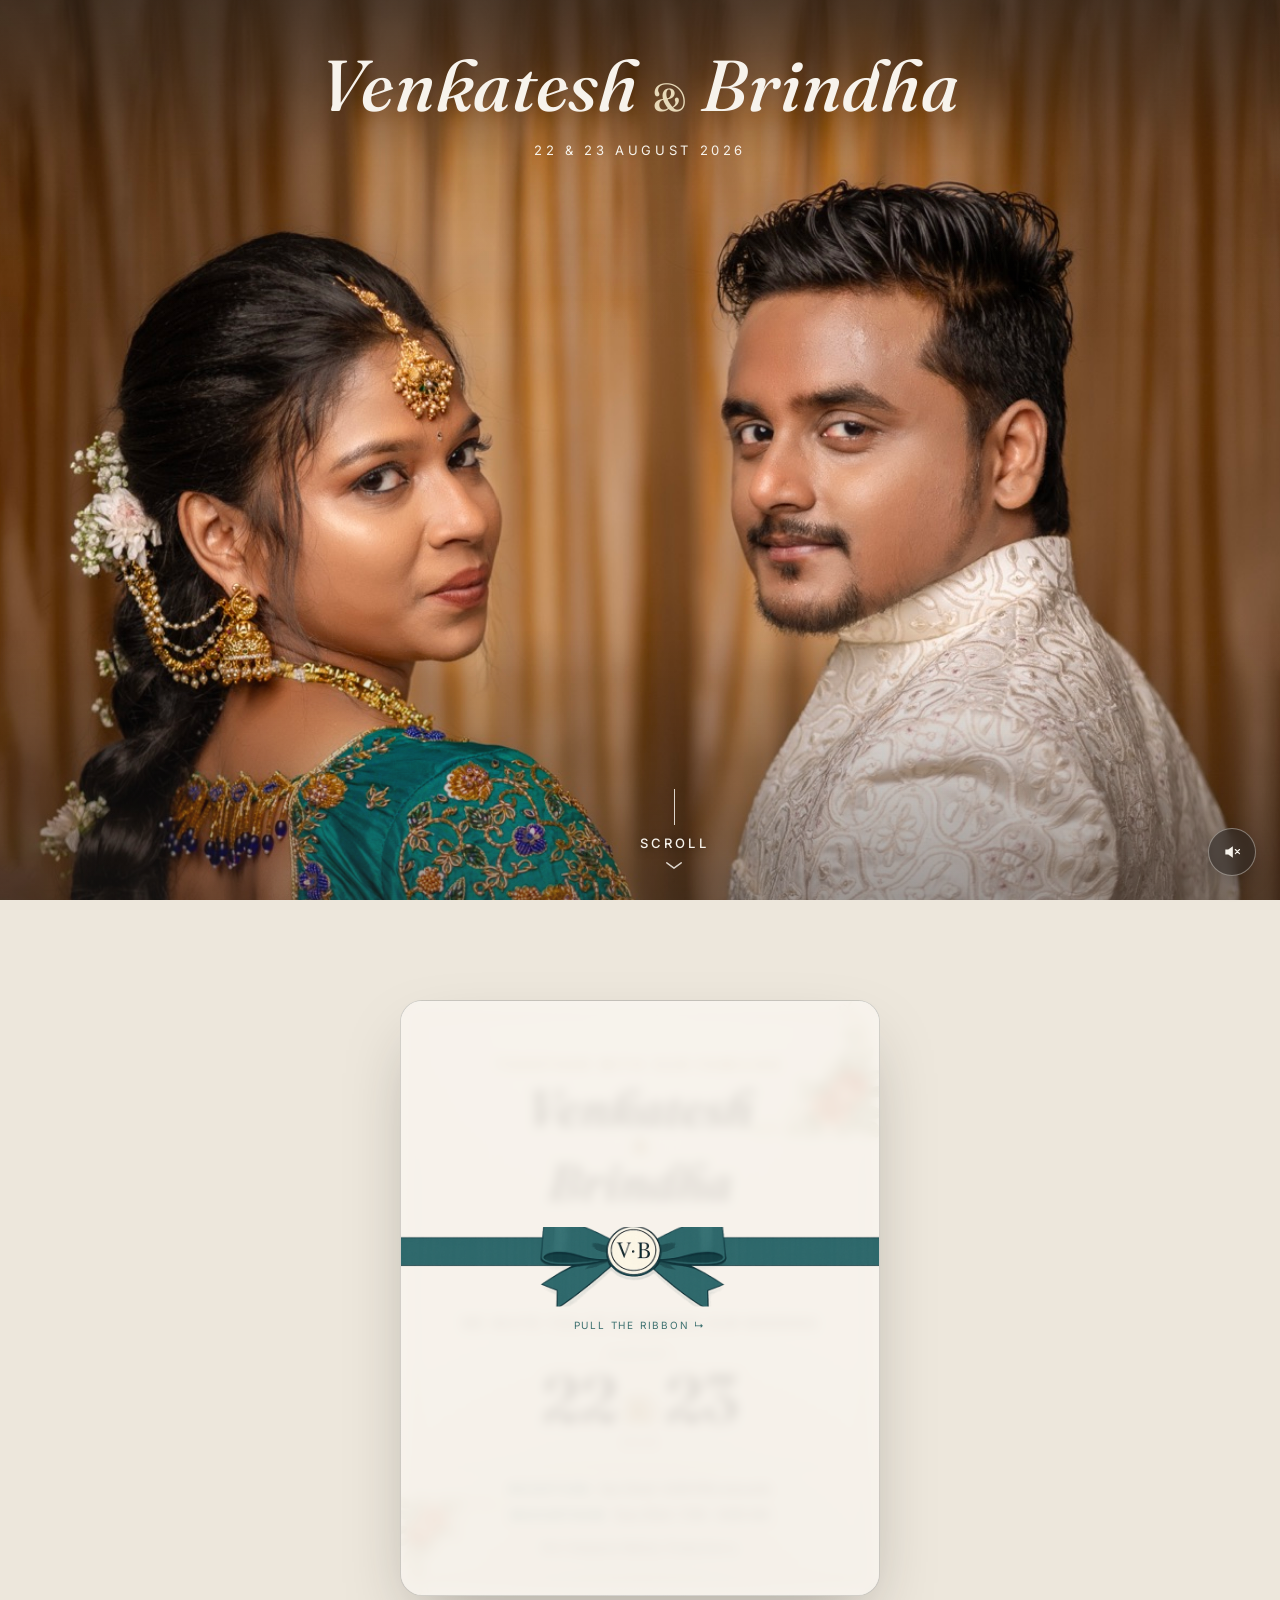
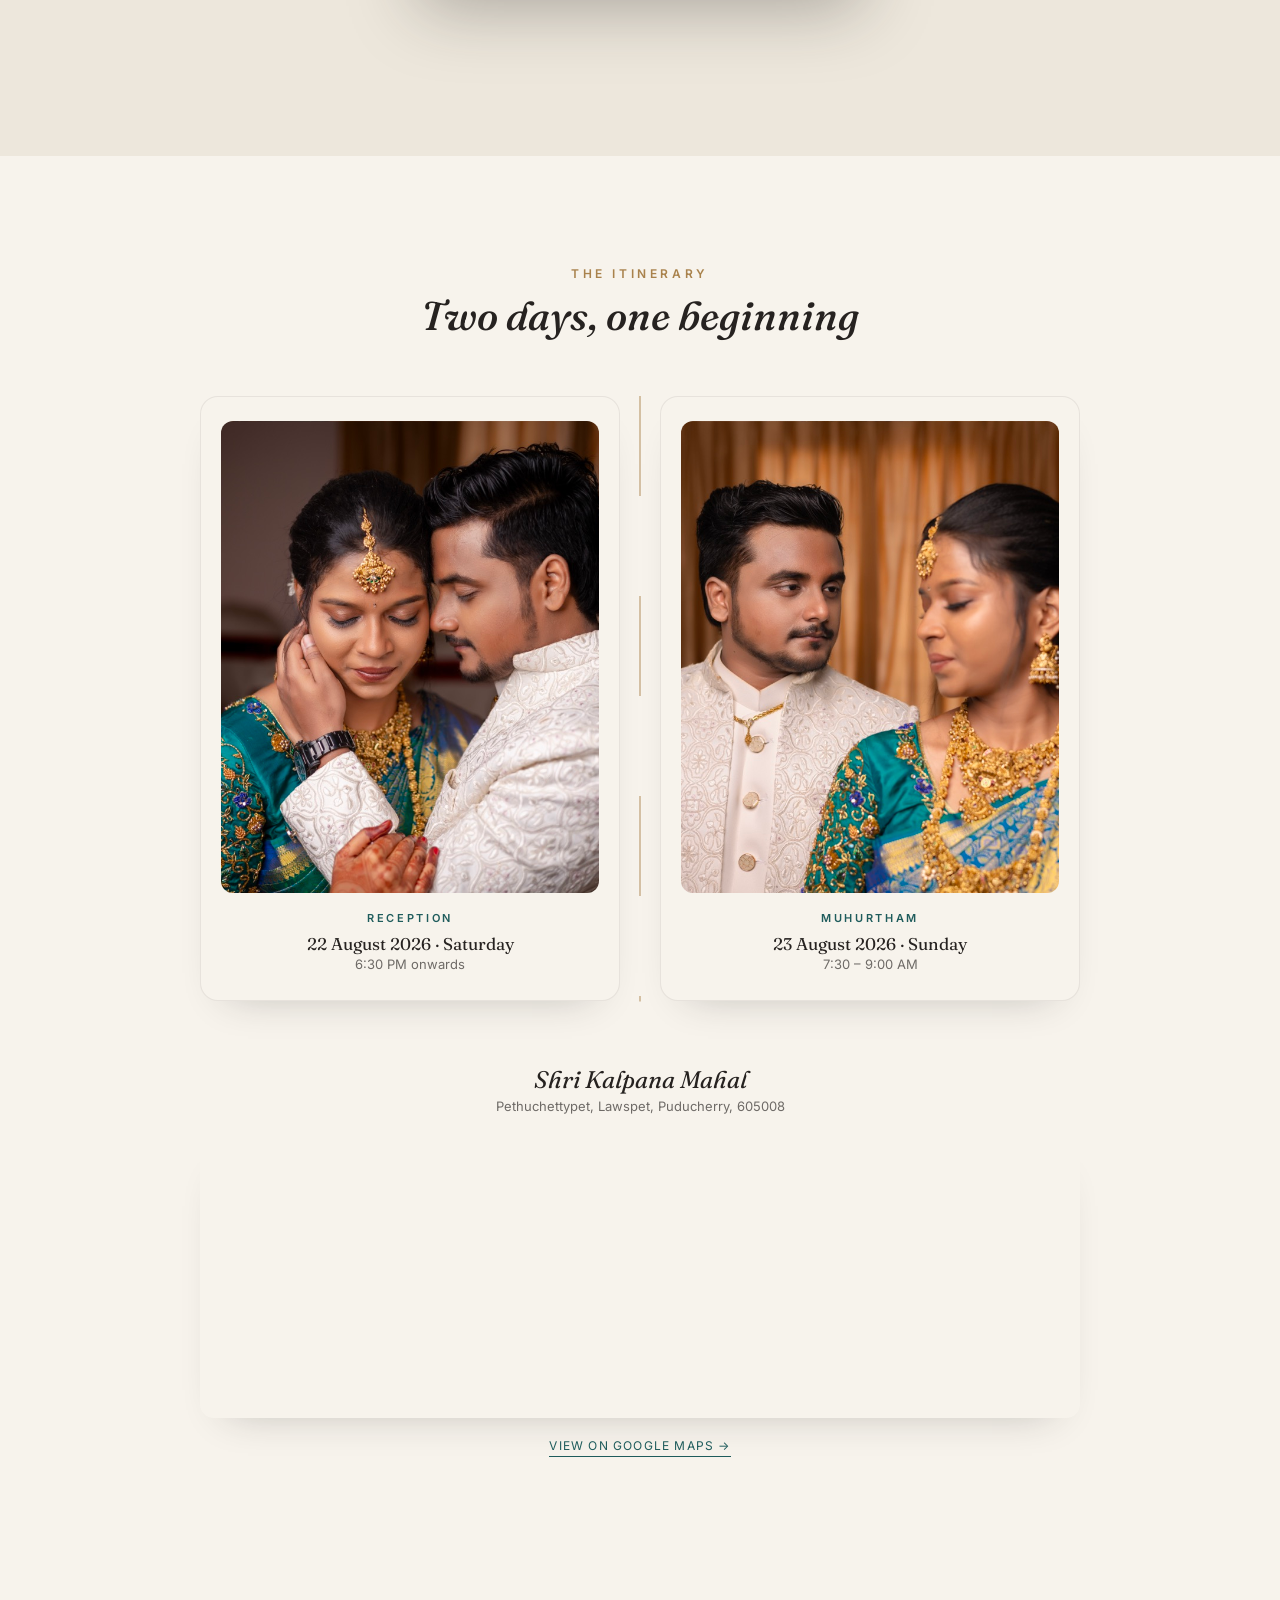
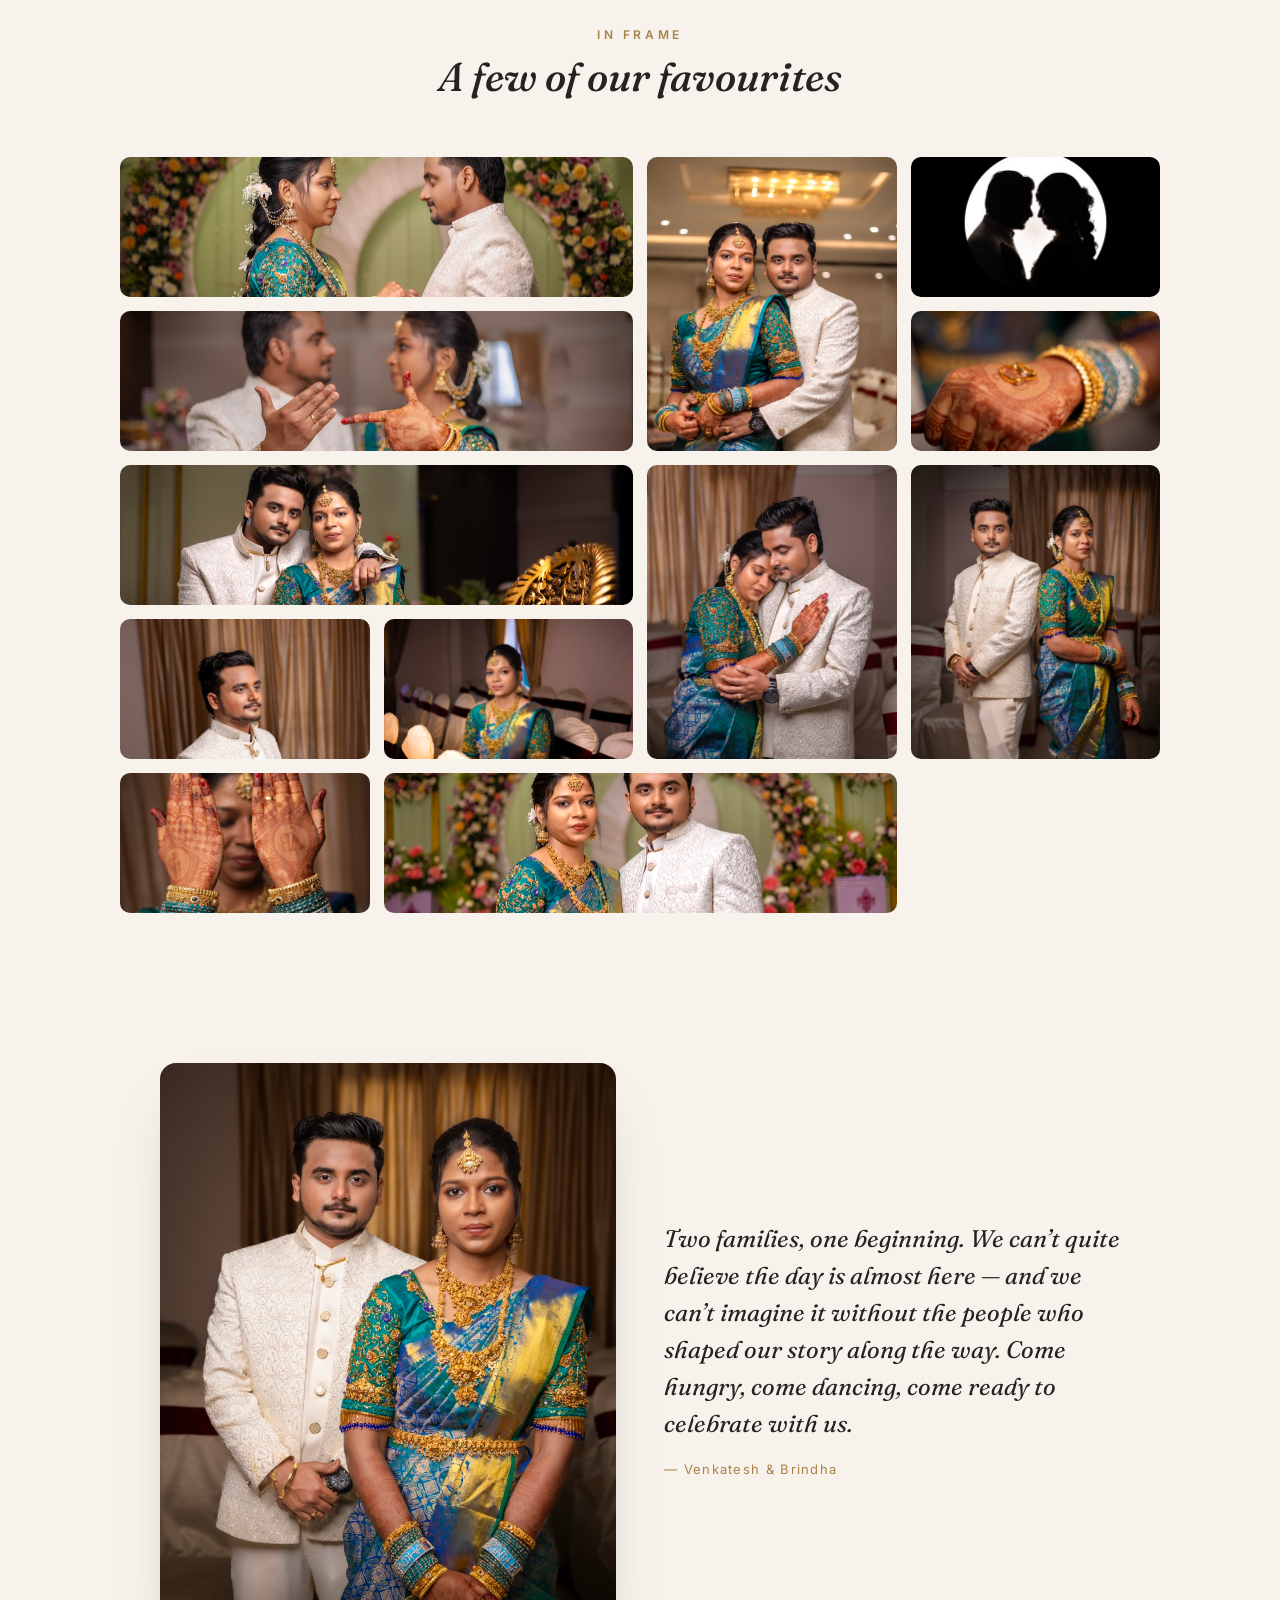
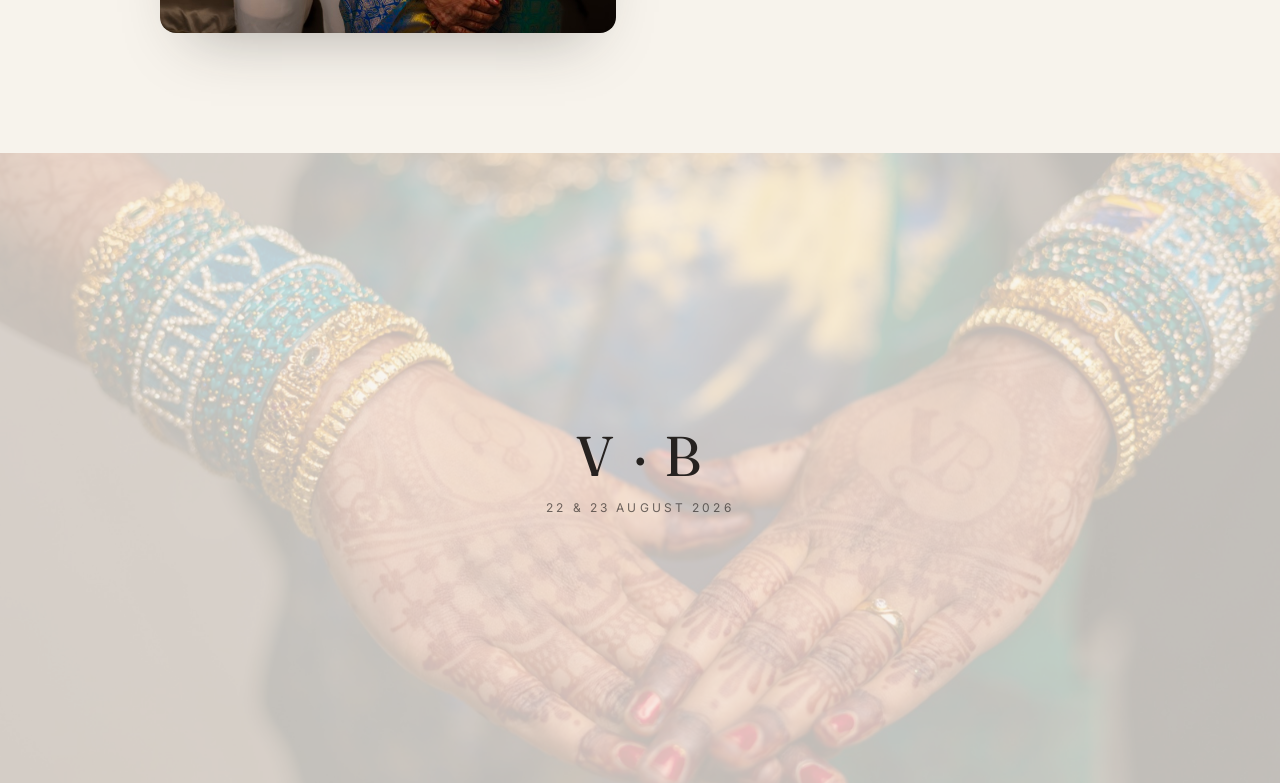
==== invite.html @ ac47557d "Venkatesh & Brindha wedding invitation site Single-page e-invite with a landing/unlock gate, ribbon-" ====
<!doctype html>
<html lang="en">
<head>
<meta charset="utf-8" />
<meta name="viewport" content="width=device-width, initial-scale=1" />
<title>Venkatesh &amp; Brindha — 22 &amp; 23 August 2026</title>
<meta name="description" content="Venkatesh and Brindha invite you to their wedding — Reception on 22 August and Muhurtham on 23 August 2026, at Shri Kalpana Mahal, Puducherry." />
<link rel="preconnect" href="https://fonts.googleapis.com">
<link rel="preconnect" href="https://fonts.gstatic.com" crossorigin>
<link href="https://fonts.googleapis.com/css2?family=Fraunces:ital,opsz,wght@0,9..144,300;0,9..144,500;1,9..144,400;1,9..144,500&family=Inter:wght@400;500;600&display=swap" rel="stylesheet">
<link rel="stylesheet" href="css/style.css">
</head>
<body>

  <!-- ============ 1. ENTRY ============ -->
  <section class="hero" id="hero">
    <div class="hero__photo" style="background-image:url('images/optimized/hero.jpg')"></div>
    <div class="hero__scrim"></div>
    <div class="hero__content">
      <p class="hero__names" aria-label="Venkatesh and Brindha">
        <span class="word">Venkatesh</span><span class="hero__amp">&amp;</span><span class="word">Brindha</span>
      </p>
      <p class="hero__date">22 &amp; 23 August 2026</p>
    </div>
    <a href="#invite" class="hero__scroll" aria-label="Scroll to invitation">
      <span class="hero__scroll-line"></span>
      <span class="hero__scroll-label">Scroll</span>
      <svg class="hero__scroll-chevron" viewBox="0 0 20 10" fill="none" xmlns="http://www.w3.org/2000/svg" aria-hidden="true">
        <path d="M2 2l8 6 8-6" stroke="currentColor" stroke-width="1.6" stroke-linecap="round" stroke-linejoin="round"/>
      </svg>
    </a>
  </section>

  <!-- ============ 2. INVITATION CARD (ribbon reveal) ============ -->
  <section class="invite-section" id="invite">
    <div class="invite-card" id="inviteCard">
      <div class="bouquet tr" style="background-image:url('images/graphics/corner-floral.png')"></div>
      <div class="bouquet bl" style="background-image:url('images/graphics/corner-floral.png')"></div>

      <div class="invite-card__content">
        <p class="eyebrow">Together with our families</p>
        <h1 class="invite-names">
          Venkatesh
          <span class="amp">&amp;</span>
          Brindha
        </h1>
        <img class="flourish" src="images/graphics/flourish.png" alt="" />
        <p class="invite-line">We invite you to celebrate our wedding</p>

        <div class="date-hero">
          <span class="month">August</span>
          <div class="day-num">22<span class="sep">&amp;</span>23</div>
          <span class="year">2026</span>
        </div>

        <div class="events">
          <div class="event-row">
            <span class="label">Reception</span>
            <span class="meta">Sat 22nd &middot; 6:30 PM onwards</span>
          </div>
          <div class="event-row">
            <span class="label">Muhurtham</span>
            <span class="meta">Sun 23rd &middot; 7:30 &ndash; 9:00 AM</span>
          </div>
        </div>
        <p class="venue">Shri Kalpana Mahal, Puducherry</p>
      </div>

      <div class="frost"></div>

      <div class="ribbon-wrap left" style="clip-path:inset(0 50% 0 0); background-image:url('images/graphics/ribbon-seal.png')"></div>
      <div class="ribbon-wrap right" style="clip-path:inset(0 0 0 50%); background-image:url('images/graphics/ribbon-seal.png')"></div>

      <button class="tap-hint" id="tapHint" type="button" aria-label="Untie the ribbon to reveal the invitation">
        Pull the ribbon &#8627;
      </button>
    </div>

    <div class="countdown" id="countdown" aria-live="polite">
      <div class="countdown__unit"><span class="countdown__num" id="cdDays">00</span><span class="countdown__label">Days</span></div>
      <div class="countdown__unit"><span class="countdown__num" id="cdHours">00</span><span class="countdown__label">Hours</span></div>
      <div class="countdown__unit"><span class="countdown__num" id="cdMins">00</span><span class="countdown__label">Min</span></div>
      <div class="countdown__unit"><span class="countdown__num" id="cdSecs">00</span><span class="countdown__label">Sec</span></div>
    </div>
  </section>

  <!-- ============ 3. ITINERARY ============ -->
  <section class="itinerary" id="itinerary">
    <p class="section-eyebrow reveal">The Itinerary</p>
    <h2 class="section-heading reveal">Two days, one beginning</h2>

    <div class="itinerary__events">
      <svg class="itinerary__line" viewBox="0 0 4 100" preserveAspectRatio="none" aria-hidden="true">
        <line x1="2" y1="0" x2="2" y2="100" />
      </svg>

      <article class="itinerary__card reveal-left">
        <div class="itinerary__photo" style="background-image:url('images/optimized/itinerary-reception.jpg')"></div>
        <p class="label">Reception</p>
        <p class="itinerary__date">22 August 2026 &middot; Saturday</p>
        <p class="itinerary__time">6:30 PM onwards</p>
      </article>

      <article class="itinerary__card reveal-right">
        <div class="itinerary__photo" style="background-image:url('images/optimized/itinerary-muhurtham.jpg')"></div>
        <p class="label">Muhurtham</p>
        <p class="itinerary__date">23 August 2026 &middot; Sunday</p>
        <p class="itinerary__time">7:30 &ndash; 9:00 AM</p>
      </article>
    </div>

    <div class="itinerary__venue reveal">
      <p class="itinerary__venue-name">Shri Kalpana Mahal</p>
      <p class="itinerary__venue-address">Pethuchettypet, Lawspet, Puducherry, 605008</p>
      <div class="itinerary__map">
        <iframe
          src="https://maps.google.com/maps?ll=11.953766,79.820266&z=15&t=m&output=embed"
          width="100%" height="100%" style="border:0;" loading="lazy"
          referrerpolicy="no-referrer-when-downgrade"
          title="Shri Kalpana Mahal location"></iframe>
      </div>
      <a class="itinerary__map-link" href="https://www.google.com/maps?ll=11.953766,79.820266&z=15&t=m&hl=en-GB&gl=US&mapclient=embed&cid=13458931660469966044" target="_blank" rel="noopener">View on Google Maps &rarr;</a>
    </div>
  </section>

  <!-- ============ 4. GALLERY ============ -->
  <section class="gallery" id="gallery">
    <p class="section-eyebrow reveal">In Frame</p>
    <h2 class="section-heading reveal">A few of our favourites</h2>
    <div class="gallery__grid" id="galleryGrid"></div>
  </section>

  <!-- ============ 5. A FEW WORDS ============ -->
  <section class="fewwords">
    <div class="fewwords__photo reveal-left" style="background-image:url('images/optimized/fewwords.jpg')"></div>
    <div class="fewwords__text reveal-right">
      <p class="fewwords__quote">
        Two families, one beginning. We can&rsquo;t quite believe the day is almost here &mdash;
        and we can&rsquo;t imagine it without the people who shaped our story along the way.
        Come hungry, come dancing, come ready to celebrate with us.
      </p>
      <p class="fewwords__sign">&mdash; Venkatesh &amp; Brindha</p>
    </div>
  </section>

  <!-- ============ 6. CLOSE ============ -->
  <section class="close" id="close">
    <div class="close__photo" style="background-image:url('images/optimized/close.jpg')"></div>
    <div class="close__scrim"></div>
    <div class="close__content reveal">
      <p class="close__monogram">V &middot; B</p>
      <p class="close__date">22 &amp; 23 August 2026</p>
    </div>
  </section>

  <!-- lightbox -->
  <div class="lightbox" id="lightbox" role="dialog" aria-modal="true" aria-hidden="true">
    <button class="lightbox__close" id="lightboxClose" aria-label="Close">&times;</button>
    <button class="lightbox__nav lightbox__prev" id="lightboxPrev" aria-label="Previous photo">&larr;</button>
    <img class="lightbox__img" id="lightboxImg" src="" alt="" />
    <button class="lightbox__nav lightbox__next" id="lightboxNext" aria-label="Next photo">&rarr;</button>
  </div>

  <!-- background music -->
  <audio id="bgm" loop preload="auto">
    <source src="audio/anbil-avan.mp3" type="audio/mpeg">
  </audio>
  <button class="audio-toggle" id="audioToggle" aria-label="Play background music" aria-pressed="false">
    <svg class="audio-toggle__icon audio-toggle__icon--on" viewBox="0 0 24 24" fill="none" xmlns="http://www.w3.org/2000/svg" aria-hidden="true">
      <path d="M4 9v6h3.5L13 19V5L7.5 9H4z" fill="currentColor"/>
      <path d="M16.2 8.5a4.8 4.8 0 0 1 0 7" stroke="currentColor" stroke-width="1.4" stroke-linecap="round"/>
      <path d="M18.4 6.2a8 8 0 0 1 0 11.6" stroke="currentColor" stroke-width="1.2" stroke-linecap="round" opacity="0.6"/>
    </svg>
    <svg class="audio-toggle__icon audio-toggle__icon--off" viewBox="0 0 24 24" fill="none" xmlns="http://www.w3.org/2000/svg" aria-hidden="true">
      <path d="M4 9v6h3.5L13 19V5L7.5 9H4z" fill="currentColor"/>
      <path d="M16 9l5 5M21 9l-5 5" stroke="currentColor" stroke-width="1.4" stroke-linecap="round"/>
    </svg>
  </button>

  <script src="data/photos.js"></script>
  <script src="js/main.js"></script>
</body>
</html>
---- css/style.css ----
/* ===== tokens ===== */
:root{
  --ivory:#F7F3EC;
  --stage:#EDE7DC;
  --charcoal:#262220;
  --sage:#8A9A7E;
  --teal:#1F5C5C;
  --bronze:#A9824C;
}

*{box-sizing:border-box; margin:0; padding:0;}
html{scroll-behavior:smooth;}
body{
  font-family:'Inter',sans-serif;
  color:var(--charcoal);
  background:var(--ivory);
  overflow-x:hidden;
}
img{max-width:100%; display:block;}
section{position:relative;}

/* shared reveal-on-scroll (JS toggles .is-visible) */
.reveal, .reveal-left, .reveal-right{
  opacity:0;
  transition:opacity 0.8s ease, transform 0.8s cubic-bezier(.22,.61,.36,1);
}
.reveal{ transform:translateY(16px); }
.reveal-left{ transform:translateX(-24px); }
.reveal-right{ transform:translateX(24px); }
.reveal.is-visible, .reveal-left.is-visible, .reveal-right.is-visible{
  opacity:1;
  transform:none;
}
@media (prefers-reduced-motion: reduce){
  .reveal, .reveal-left, .reveal-right{ transition:none; opacity:1; transform:none; }
}

.section-eyebrow{
  text-align:center;
  font-size:12px;
  letter-spacing:0.3em;
  text-transform:uppercase;
  color:var(--bronze);
  font-weight:600;
  margin-bottom:10px;
}
.section-heading{
  text-align:center;
  font-family:'Fraunces', serif;
  font-style:italic;
  font-weight:500;
  font-size:clamp(28px, 4vw, 40px);
  margin-bottom:56px;
}

/* ===== 1. HERO ===== */
.hero{
  height:100vh;
  min-height:560px;
  overflow:hidden;
  display:flex;
  align-items:flex-start;
  justify-content:center;
}
.hero__photo{
  position:absolute; inset:0;
  background-size:cover;
  background-position:center 10%;
  animation:kenburns 14s ease-out forwards;
}
@keyframes kenburns{
  from{ transform:scale(1); }
  to{ transform:scale(1.08); }
}
.hero__scrim{
  position:absolute; inset:0;
  /* dark band at top (for the names) and bottom (for the scroll cue), clear through the middle where faces sit */
  background:linear-gradient(to bottom,
    rgba(38,34,32,0.55) 0%,
    rgba(38,34,32,0.08) 18%,
    rgba(38,34,32,0) 38%,
    rgba(38,34,32,0) 70%,
    rgba(38,34,32,0.45) 100%);
}
.hero__content{
  position:relative;
  z-index:1;
  text-align:center;
  color:var(--ivory);
  padding-top:48px;
}
.hero__names{
  font-family:'Fraunces', serif;
  font-style:italic;
  font-weight:500;
  font-size:clamp(38px, 8vw, 72px);
  line-height:1.05;
  letter-spacing:0.01em;
}
.hero__names .word{
  display:inline-block;
  opacity:0;
  animation:wordIn 0.9s ease forwards;
}
.hero__names .word:nth-child(1){ animation-delay:0.3s; }
.hero__names .word:nth-child(3){ animation-delay:0.7s; }
.hero__amp{
  display:inline-block;
  margin:0 14px;
  font-size:0.5em;
  font-style:normal;
  color:#E7D9B8;
  opacity:0;
  animation:wordIn 0.9s ease forwards 0.55s;
}
@keyframes wordIn{
  from{ opacity:0; transform:translateY(14px); }
  to{ opacity:1; transform:translateY(0); }
}
.hero__date{
  margin-top:18px;
  font-size:13px;
  letter-spacing:0.28em;
  text-transform:uppercase;
  opacity:0;
  animation:wordIn 0.9s ease forwards 1.05s;
}
.hero__scroll{
  position:absolute;
  bottom:30px; left:50%;
  transform:translateX(-50%);
  z-index:1;
  color:var(--ivory);
  text-decoration:none;
  display:flex;
  flex-direction:column;
  align-items:center;
  gap:10px;
  opacity:0;
  animation:wordIn 1s ease forwards 1.6s, bob 2.2s ease-in-out infinite 2.6s;
  text-shadow:0 1px 10px rgba(0,0,0,0.5);
}
.hero__scroll-line{
  width:1px; height:36px;
  background:rgba(247,243,236,0.85);
}
.hero__scroll-label{
  font-size:13px;
  letter-spacing:0.24em;
  text-transform:uppercase;
  font-weight:500;
}
.hero__scroll-chevron{
  width:18px; height:9px;
  color:var(--ivory);
  opacity:0.85;
}
@keyframes bob{
  0%,100%{ transform:translate(-50%, 0); }
  50%{ transform:translate(-50%, 8px); }
}
@media (max-width: 480px){
  .hero__scroll{ bottom:22px; }
  .hero__scroll-line{ height:30px; }
}

/* ===== 2. INVITATION CARD ===== */
.invite-section{
  background:var(--stage);
  padding:100px 20px 70px;
  display:flex;
  flex-direction:column;
  align-items:center;
}
.invite-card{
  position:relative;
  width:100%;
  max-width:480px;
  min-height:520px;
  background:
    radial-gradient(120% 90% at 50% 0%, rgba(255,255,255,0.55), rgba(255,255,255,0) 55%),
    radial-gradient(140% 100% at 50% 110%, rgba(38,34,32,0.10), rgba(38,34,32,0) 60%),
    var(--ivory);
  border:1px solid rgba(38,34,32,0.18);
  border-radius:22px;
  box-shadow:
    0 1px 0 rgba(255,255,255,0.6) inset,
    0 0 0 8px rgba(255,255,255,0.35) inset,
    0 30px 70px -20px rgba(38,34,32,0.35);
  overflow:hidden;
  padding:56px 44px 40px;
  text-align:center;
}
.invite-card::before{
  content:"";
  position:absolute; inset:0;
  z-index:0;
  opacity:0.5;
  mix-blend-mode:multiply;
  background-image:url("data:image/svg+xml;utf8,<svg xmlns='http://www.w3.org/2000/svg' width='160' height='160'><filter id='n'><feTurbulence type='fractalNoise' baseFrequency='0.9' numOctaves='2' stitchTiles='stitch'/><feColorMatrix type='matrix' values='0 0 0 0 0  0 0 0 0 0  0 0 0 0 0  0 0 0 0.05 0'/></filter><rect width='100%25' height='100%25' filter='url(%23n)'/></svg>");
}
.invite-card::after{
  content:"";
  position:absolute; inset:14px;
  border:1px solid rgba(169,130,76,0.35);
  border-radius:12px;
  z-index:0;
  pointer-events:none;
}
.bouquet{
  position:absolute;
  z-index:0;
  background-size:cover;
  background-repeat:no-repeat;
  pointer-events:none;
}
.bouquet.tr{ width:220px; height:165px; top:-18px; right:-28px; transform:rotate(180deg); opacity:0.95; }
.bouquet.bl{ width:160px; height:120px; bottom:-14px; left:-22px; opacity:0.7; }

.invite-card__content{ position:relative; z-index:1; }
.eyebrow{
  font-size:12px;
  letter-spacing:0.32em;
  color:var(--bronze);
  font-weight:600;
  margin:0 0 10px;
  text-transform:uppercase;
}
.invite-names{
  font-family:'Fraunces', serif;
  font-style:italic;
  font-weight:500;
  font-size:50px;
  color:var(--charcoal);
  line-height:1.05;
  margin:0 0 6px;
}
.invite-names .amp{
  display:block;
  font-size:20px;
  color:var(--bronze);
  font-style:normal;
}
.flourish{ width:130px; height:auto; margin:0 auto 14px; opacity:0.9; }
.invite-line{
  font-size:13px;
  letter-spacing:0.12em;
  color:var(--charcoal);
  opacity:0.75;
  margin:0 0 16px;
  text-transform:uppercase;
}
.date-hero{ margin:0 0 16px; }
.date-hero .month{
  display:block;
  font-size:11px;
  letter-spacing:0.24em;
  color:var(--charcoal);
  opacity:0.55;
  margin-bottom:4px;
  text-transform:uppercase;
}
.date-hero .day-num{
  font-family:'Fraunces', serif;
  font-weight:500;
  font-size:66px;
  line-height:1;
  color:var(--charcoal);
}
.date-hero .day-num .sep{ color:var(--bronze); font-size:0.55em; margin:0 6px; }
.date-hero .year{
  display:block;
  font-size:11px;
  letter-spacing:0.24em;
  color:var(--charcoal);
  opacity:0.55;
  margin-top:4px;
}
.events{
  display:flex;
  flex-direction:column;
  gap:10px;
  margin:0 0 18px;
  padding-top:14px;
  border-top:1px solid rgba(169,130,76,0.25);
}
.event-row{
  display:flex;
  align-items:baseline;
  justify-content:center;
  gap:10px;
}
.event-row .label{
  font-size:11px;
  letter-spacing:0.2em;
  color:var(--teal);
  font-weight:600;
  text-transform:uppercase;
}
.event-row .meta{
  font-size:13px;
  color:var(--charcoal);
  opacity:0.75;
  font-family:'Fraunces', serif;
}
.venue{ font-size:12px; color:var(--charcoal); opacity:0.6; letter-spacing:0.04em; }

.frost{
  position:absolute; inset:0;
  z-index:2;
  background:rgba(247,243,236,0.86);
  backdrop-filter:blur(6px);
  transition:opacity 0.9s ease, backdrop-filter 0.9s ease;
}
.ribbon-wrap{
  position:absolute;
  left:-30px; right:-30px;
  top:38%;
  z-index:3;
  height:80px;
  background-size:cover;
  background-position:center;
  transition:transform 0.8s cubic-bezier(.22,.61,.36,1), opacity 0.6s ease;
}
.tap-hint{
  position:absolute;
  z-index:4;
  top:calc(38% + 84px);
  left:50%;
  transform:translateX(-50%);
  font-size:10px;
  letter-spacing:0.18em;
  text-transform:uppercase;
  color:var(--teal);
  opacity:0.85;
  background:none;
  border:none;
  cursor:pointer;
  font-family:'Inter',sans-serif;
  padding:8px;
}
.invite-card.revealed .frost{ opacity:0; backdrop-filter:blur(0); pointer-events:none; }
.invite-card.revealed .ribbon-wrap.left{ transform:translate(-120%, -40px) rotate(-25deg); opacity:0; }
.invite-card.revealed .ribbon-wrap.right{ transform:translate(120%, -40px) rotate(25deg); opacity:0; }
.invite-card.revealed .tap-hint{ opacity:0; pointer-events:none; }

.countdown{
  display:flex;
  gap:28px;
  margin-top:36px;
  opacity:0;
  transition:opacity 0.8s ease;
}
.countdown.is-visible{ opacity:1; }
.countdown__unit{ text-align:center; }
.countdown__num{
  display:block;
  font-family:'Fraunces', serif;
  font-size:28px;
  color:var(--charcoal);
}
.countdown__label{
  font-size:10px;
  letter-spacing:0.18em;
  text-transform:uppercase;
  color:var(--charcoal);
  opacity:0.55;
}

/* ===== 3. ITINERARY ===== */
.itinerary{
  padding:110px 20px;
  max-width:920px;
  margin:0 auto;
}
.itinerary__events{
  position:relative;
  display:grid;
  grid-template-columns:1fr 1fr;
  gap:40px;
  margin-bottom:64px;
}
.itinerary__line{
  position:absolute;
  left:50%; top:0; bottom:0;
  width:4px;
  height:100%;
  transform:translateX(-50%);
  overflow:visible;
}
.itinerary__line line{
  stroke:rgba(169,130,76,0.45);
  stroke-width:2;
  stroke-dasharray:100;
  stroke-dashoffset:100;
  vector-effect:non-scaling-stroke;
  transition:stroke-dashoffset 1.4s ease;
}
.itinerary__line.is-visible line{ stroke-dashoffset:0; }
.itinerary__card{
  text-align:center;
  background:var(--ivory);
  border:1px solid rgba(38,34,32,0.08);
  border-radius:18px;
  padding:24px 20px 28px;
  box-shadow:0 20px 40px -28px rgba(38,34,32,0.3);
}
.itinerary__photo{
  width:100%;
  aspect-ratio:4/5;
  border-radius:12px;
  background-size:cover;
  background-position:center;
  margin-bottom:18px;
}
.itinerary__card .label{
  font-size:11px;
  letter-spacing:0.24em;
  text-transform:uppercase;
  color:var(--teal);
  font-weight:600;
  margin-bottom:8px;
}
.itinerary__date{
  font-family:'Fraunces', serif;
  font-size:17px;
  margin-bottom:2px;
}
.itinerary__time{ font-size:13px; opacity:0.65; }

.itinerary__venue{ text-align:center; }
.itinerary__venue-name{
  font-family:'Fraunces', serif;
  font-style:italic;
  font-size:24px;
  margin-bottom:4px;
}
.itinerary__venue-address{ font-size:13px; opacity:0.65; margin-bottom:24px; }
.itinerary__map{
  width:100%;
  height:280px;
  border-radius:14px;
  overflow:hidden;
  margin-bottom:16px;
  box-shadow:0 20px 40px -28px rgba(38,34,32,0.3);
}
.itinerary__map-link{
  display:inline-block;
  font-size:12px;
  letter-spacing:0.1em;
  text-transform:uppercase;
  color:var(--teal);
  text-decoration:none;
  border-bottom:1px solid var(--teal);
  padding-bottom:3px;
}

/* ===== 4. GALLERY ===== */
.gallery{ padding:60px 20px 110px; max-width:1080px; margin:0 auto; }
.gallery__grid{
  display:grid;
  grid-template-columns:repeat(4, 1fr);
  grid-auto-rows:140px;
  grid-auto-flow:dense;
  gap:14px;
}
.gallery__item{
  position:relative;
  overflow:hidden;
  border-radius:10px;
  cursor:pointer;
  opacity:0;
  transform:scale(0.94);
  transition:opacity 0.6s ease, transform 0.6s ease;
}
.gallery__item.is-visible{ opacity:1; transform:scale(1); }
.gallery__item img{
  width:100%; height:100%;
  object-fit:cover;
  object-position:var(--focal, 50% 50%);
  transition:transform 0.6s cubic-bezier(.22,.61,.36,1);
}
.gallery__item:hover img{ transform:scale(1.05); }
.gallery__item.span-wide{ grid-column:span 2; grid-row:span 1; }
.gallery__item.span-tall{ grid-column:span 1; grid-row:span 2; }
.gallery__item.span-square{ grid-column:span 1; grid-row:span 1; }

/* ===== 5. A FEW WORDS ===== */
.fewwords{
  display:grid;
  grid-template-columns:1fr 1fr;
  align-items:center;
  max-width:1000px;
  margin:0 auto;
  padding:40px 20px 120px;
  gap:48px;
}
.fewwords__photo{
  aspect-ratio:4/5;
  border-radius:16px;
  background-size:cover;
  background-position:center;
  box-shadow:0 30px 60px -30px rgba(38,34,32,0.35);
}
.fewwords__quote{
  font-family:'Fraunces', serif;
  font-style:italic;
  font-size:clamp(19px, 2.4vw, 24px);
  line-height:1.55;
  margin-bottom:18px;
}
.fewwords__sign{
  font-size:13px;
  letter-spacing:0.1em;
  color:var(--bronze);
}

/* ===== 6. CLOSE ===== */
.close{
  height:70vh;
  min-height:420px;
  display:flex;
  align-items:center;
  justify-content:center;
  overflow:hidden;
}
.close__photo{
  position:absolute; inset:0;
  background-size:cover;
  background-position:center;
}
.close__scrim{
  position:absolute; inset:0;
  background:rgba(247,243,236,0.78);
}
.close__content{ position:relative; z-index:1; text-align:center; }
.close__monogram{
  font-family:'Fraunces', serif;
  font-size:clamp(36px, 6vw, 56px);
  letter-spacing:0.06em;
  color:var(--charcoal);
  margin-bottom:10px;
}
.close__date{
  font-size:12px;
  letter-spacing:0.26em;
  text-transform:uppercase;
  color:var(--charcoal);
  opacity:0.65;
}

/* ===== lightbox ===== */
.lightbox{
  position:fixed; inset:0;
  z-index:50;
  background:rgba(20,18,16,0.92);
  display:flex;
  align-items:center;
  justify-content:center;
  opacity:0;
  visibility:hidden;
  transition:opacity 0.35s ease;
}
.lightbox.is-open{ opacity:1; visibility:visible; }
.lightbox__img{
  max-width:88vw; max-height:84vh;
  border-radius:6px;
  box-shadow:0 30px 80px rgba(0,0,0,0.5);
}
.lightbox__close, .lightbox__nav{
  position:absolute;
  background:rgba(247,243,236,0.12);
  border:1px solid rgba(247,243,236,0.3);
  color:var(--ivory);
  border-radius:50%;
  width:44px; height:44px;
  font-size:20px;
  cursor:pointer;
  display:flex;
  align-items:center;
  justify-content:center;
}
.lightbox__close{ top:24px; right:24px; }
.lightbox__prev{ left:24px; top:50%; transform:translateY(-50%); }
.lightbox__next{ right:24px; top:50%; transform:translateY(-50%); }

/* ===== background music toggle ===== */
.audio-toggle{
  position:fixed;
  z-index:60;
  bottom:24px; right:24px;
  width:48px; height:48px;
  border-radius:50%;
  border:1px solid rgba(247,243,236,0.4);
  background:rgba(38,34,32,0.55);
  backdrop-filter:blur(8px);
  color:var(--ivory);
  cursor:pointer;
  display:flex;
  align-items:center;
  justify-content:center;
  box-shadow:0 6px 20px rgba(0,0,0,0.25);
  transition:transform 0.25s ease, background 0.25s ease;
}
.audio-toggle:hover{ transform:scale(1.06); }
.audio-toggle__icon{ width:20px; height:20px; }
.audio-toggle__icon--off{ display:none; }
.audio-toggle.is-muted .audio-toggle__icon--on{ display:none; }
.audio-toggle.is-muted .audio-toggle__icon--off{ display:block; }
.audio-toggle.is-playing .audio-toggle__icon--on{
  animation:audioPulse 1.6s ease-in-out infinite;
}
@keyframes audioPulse{
  0%, 100%{ opacity:1; }
  50%{ opacity:0.55; }
}
@media (max-width: 480px){
  .audio-toggle{ bottom:18px; right:18px; width:44px; height:44px; }
}

/* ===== responsive ===== */
@media (max-width: 860px){
  .itinerary__events{ grid-template-columns:1fr; gap:24px; }
  .itinerary__line{ display:none; }
  .fewwords{ grid-template-columns:1fr; gap:28px; padding-top:0; }
  .gallery__grid{ grid-template-columns:repeat(2, 1fr); grid-auto-rows:160px; }
  .gallery__item.span-wide{ grid-column:span 2; grid-row:span 1; }
  .gallery__item.span-tall{ grid-column:span 1; grid-row:span 2; }
}
@media (max-width: 480px){
  .invite-card{ padding:44px 28px 32px; }
  .invite-names{ font-size:42px; }
  .date-hero .day-num{ font-size:56px; }
  .countdown{ gap:18px; }
  .itinerary{ padding:80px 16px; }
  .gallery{ padding:40px 16px 80px; }
}
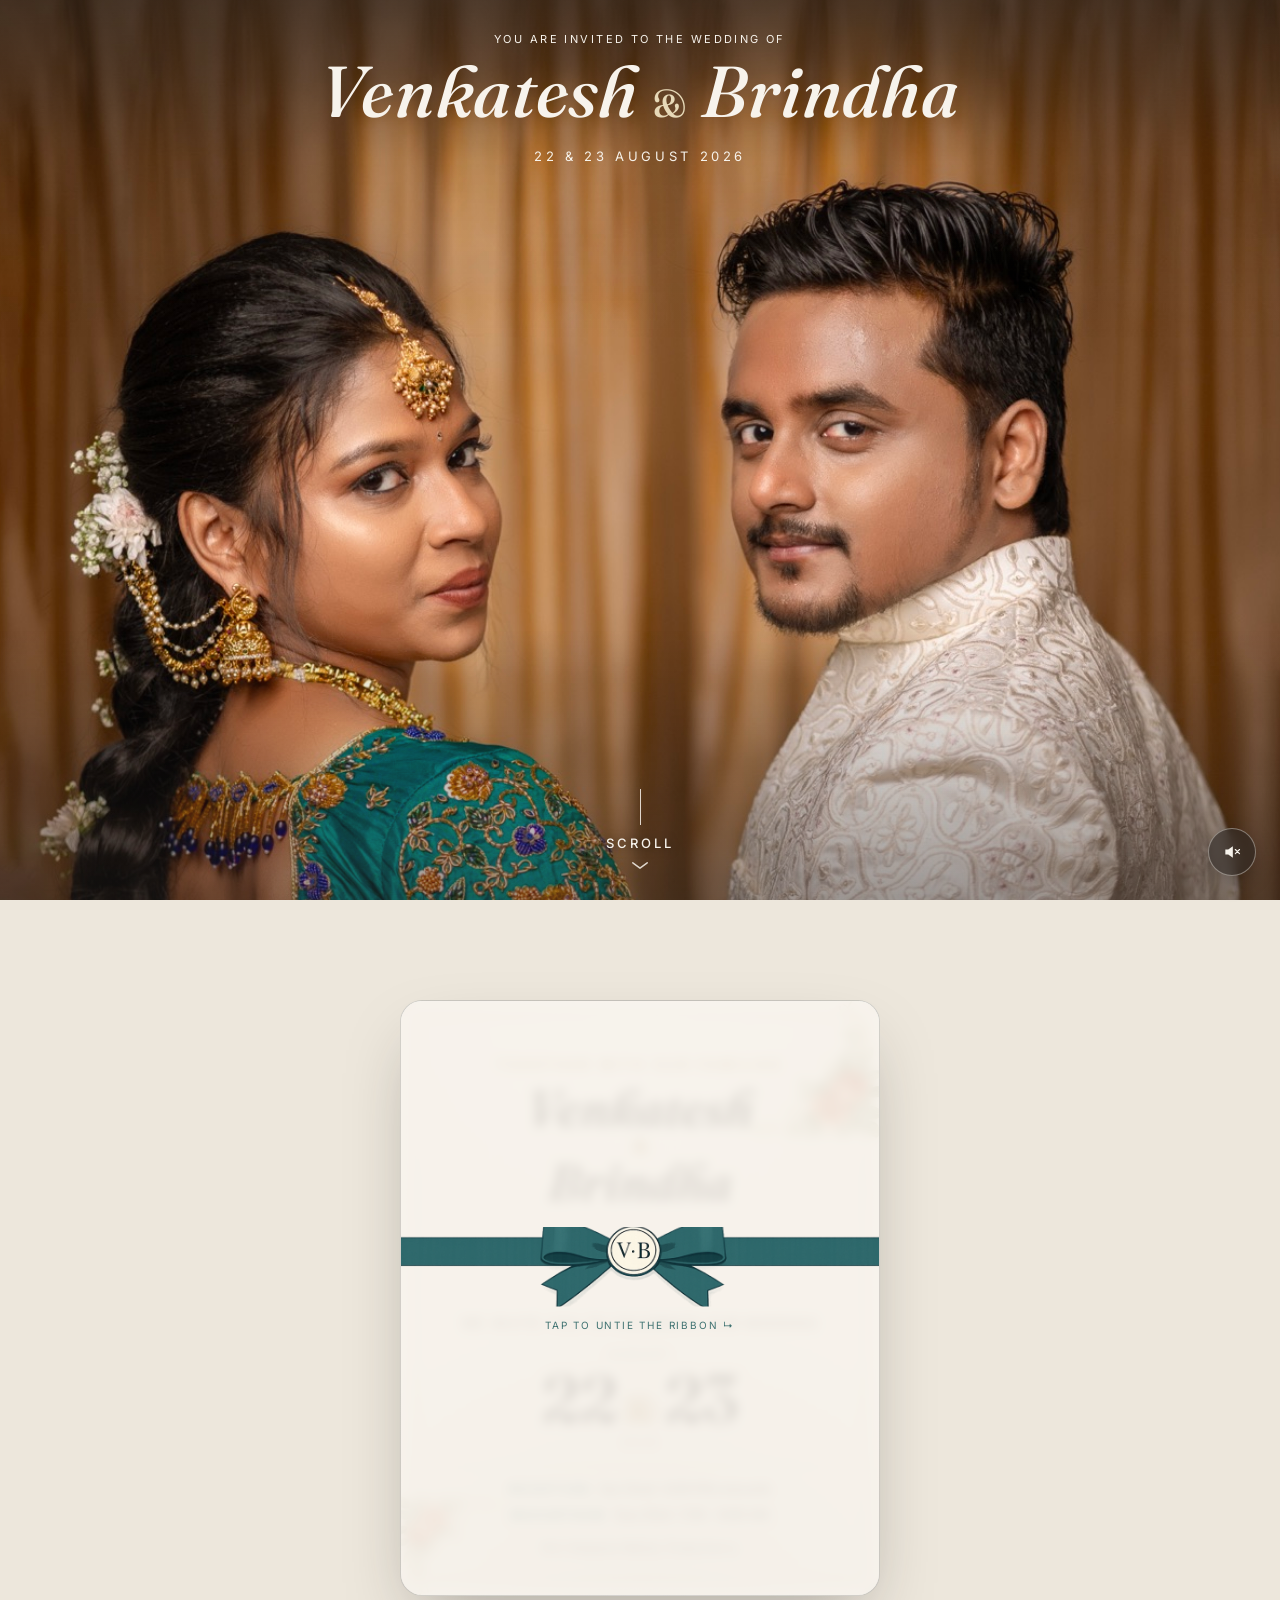
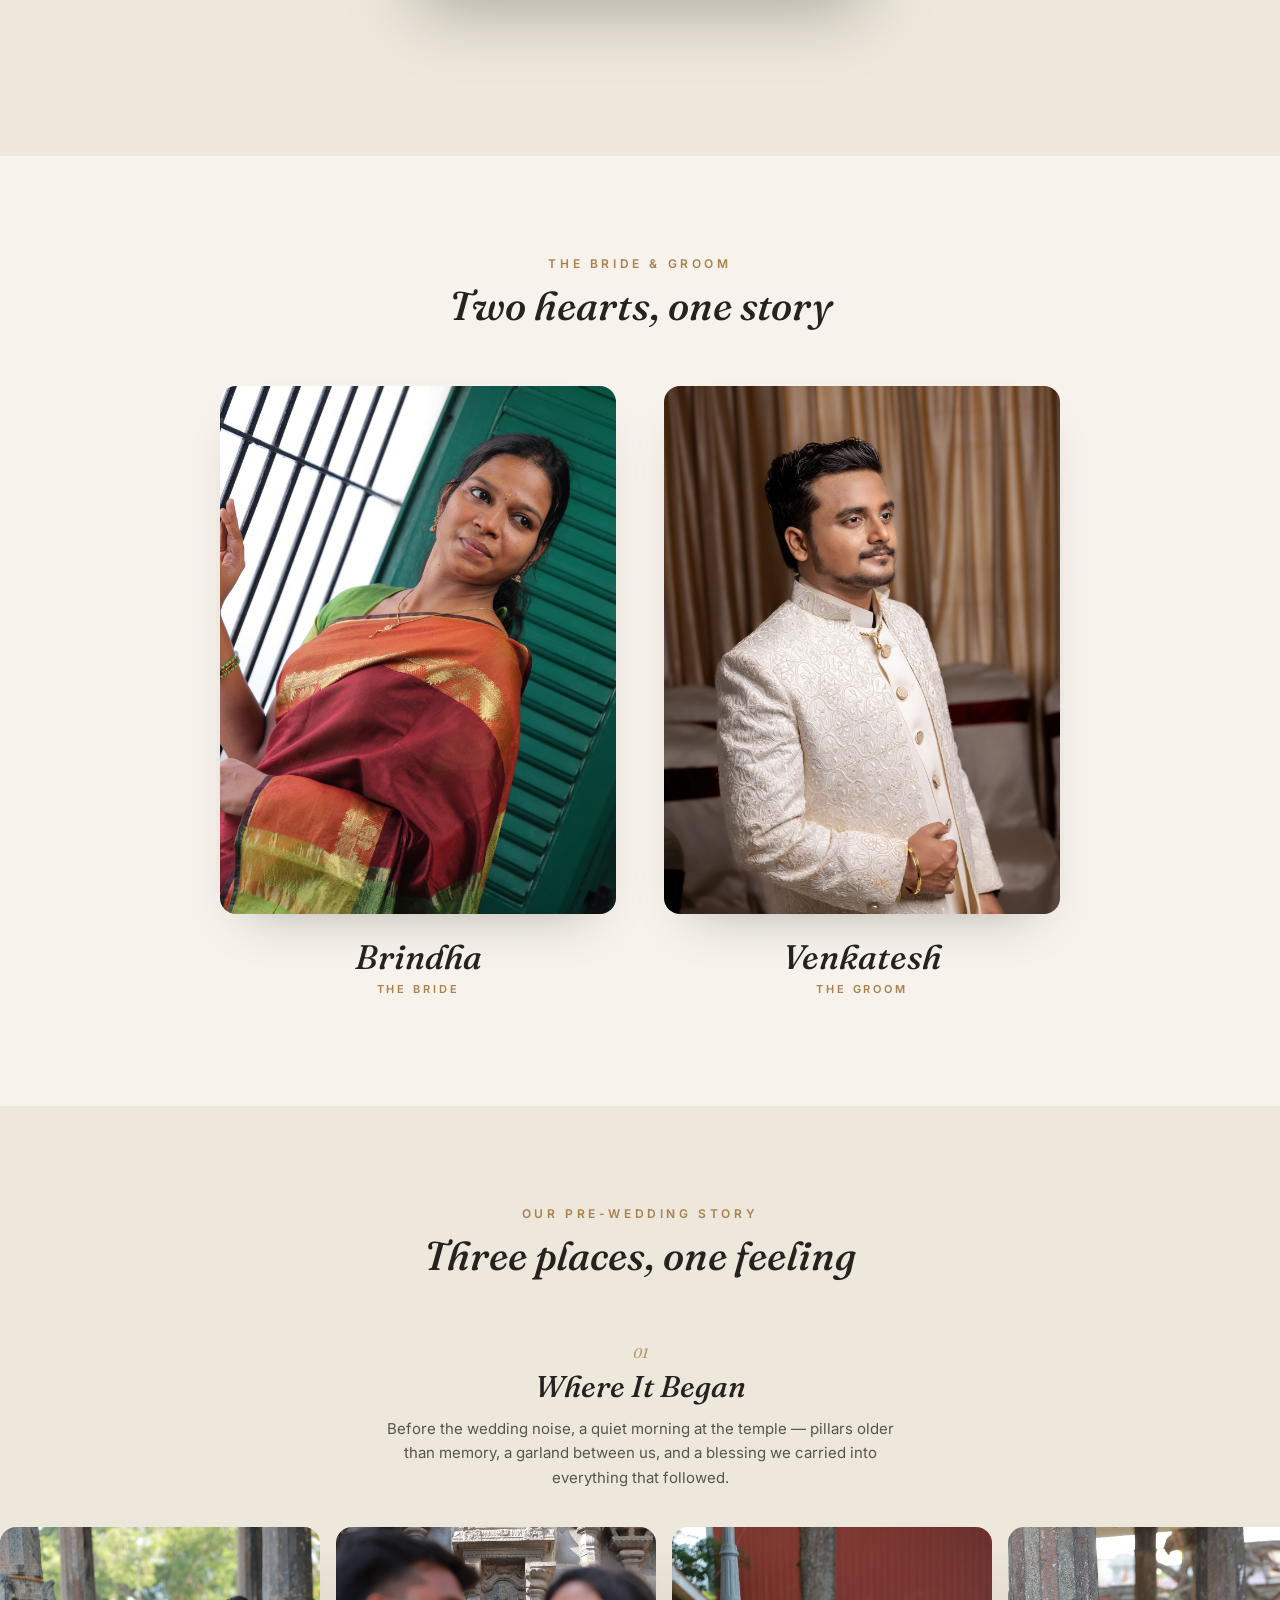
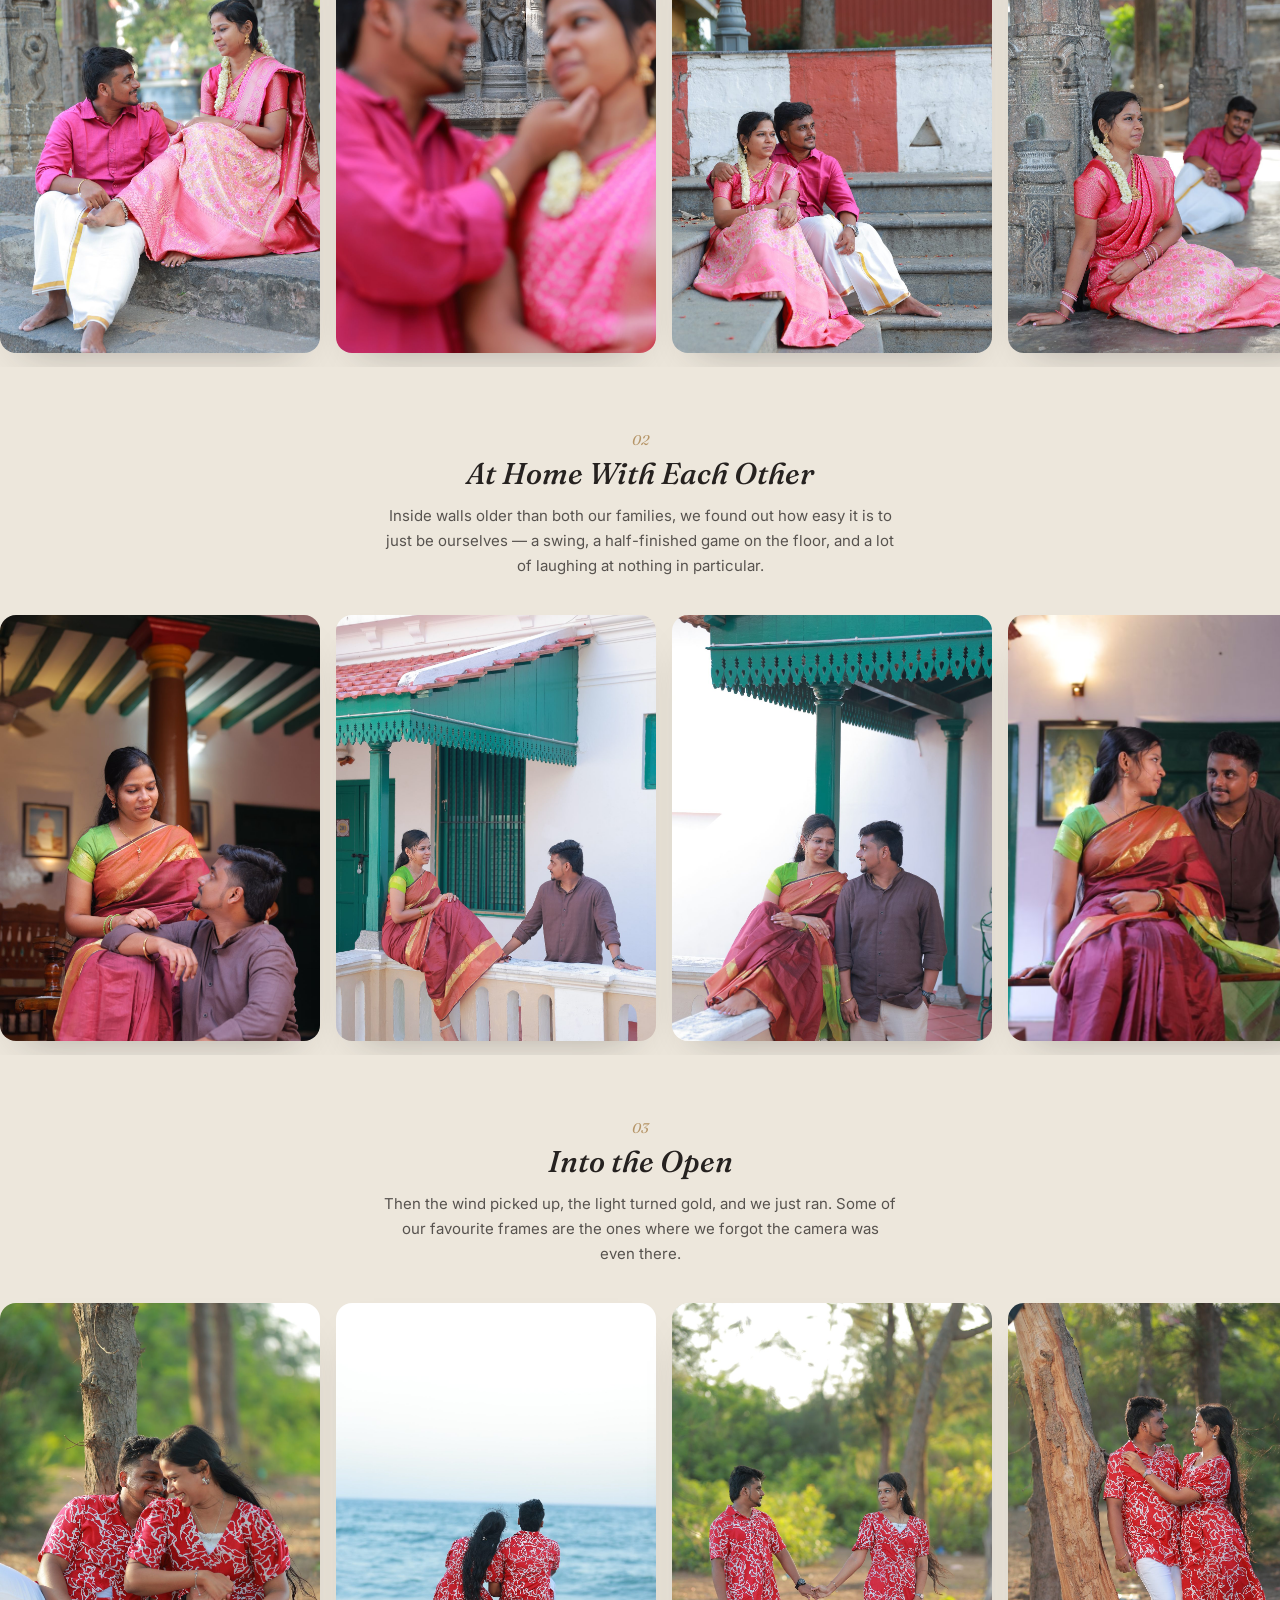
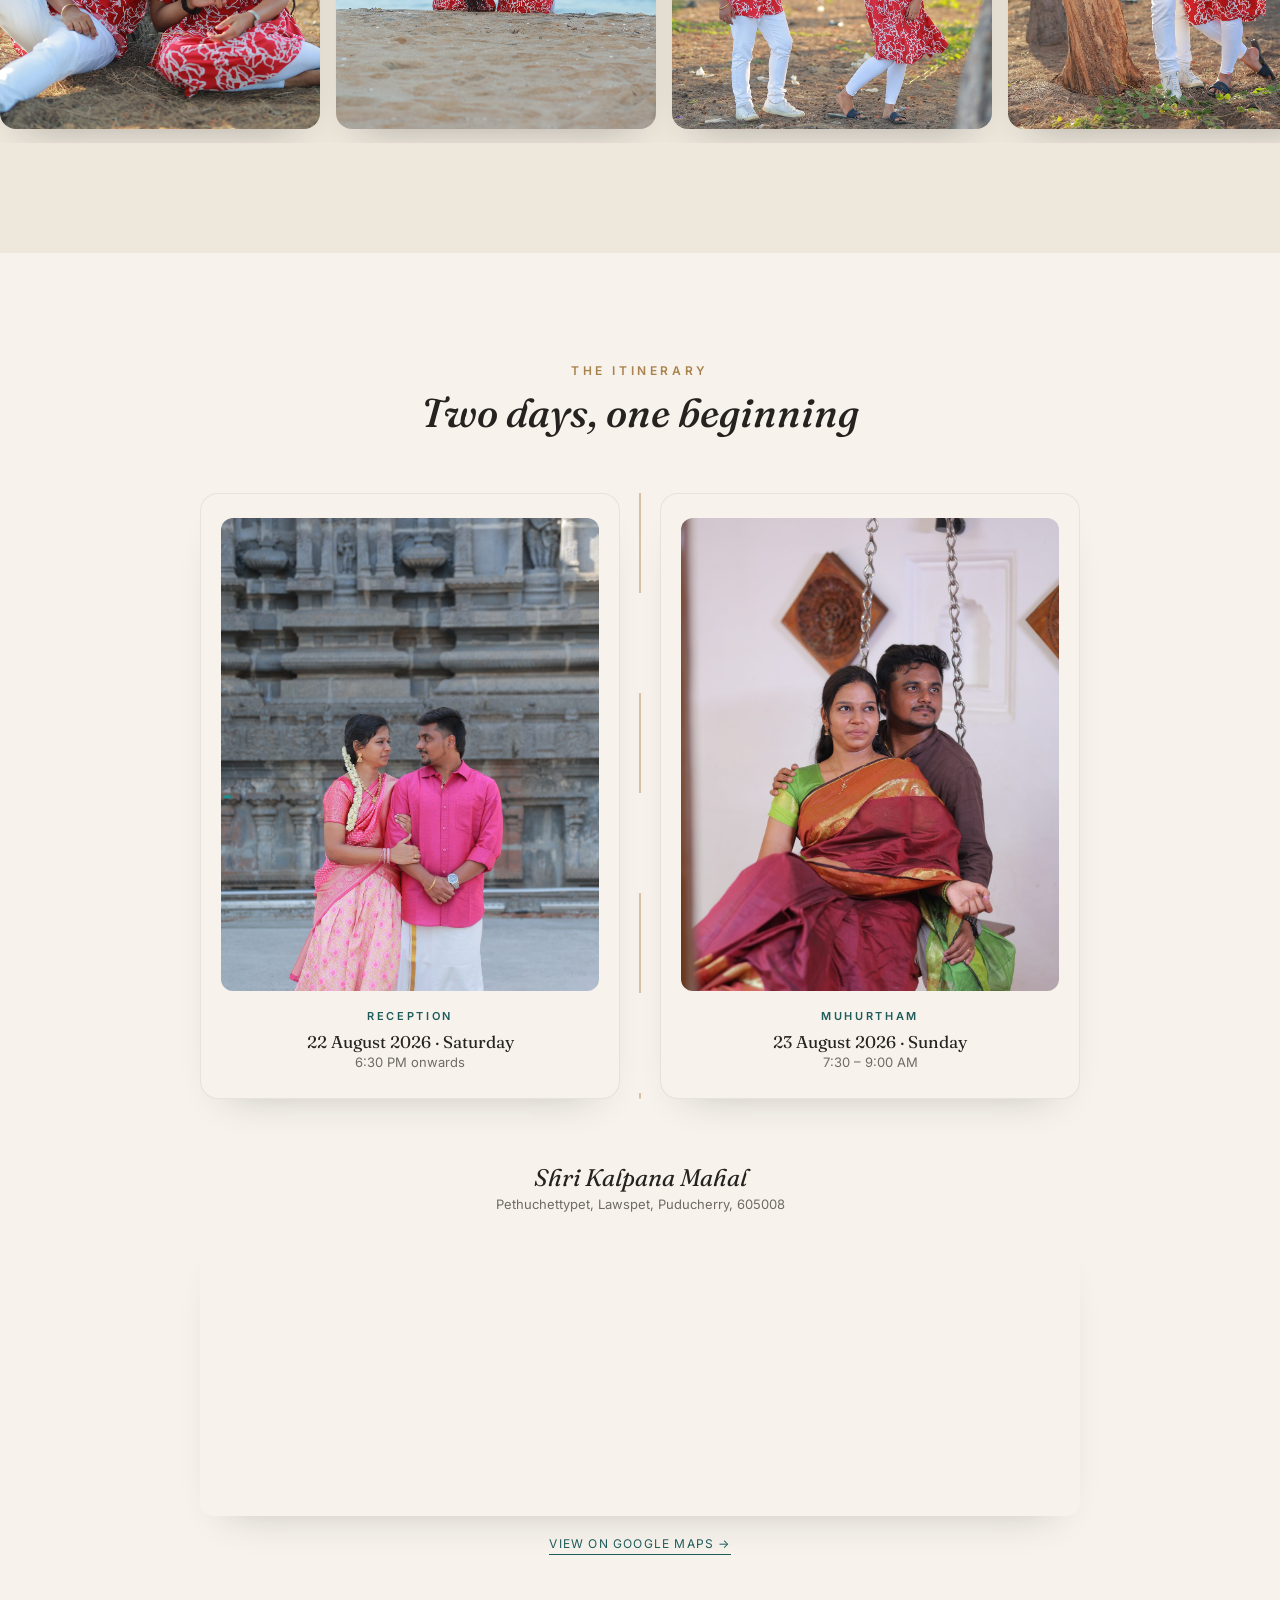
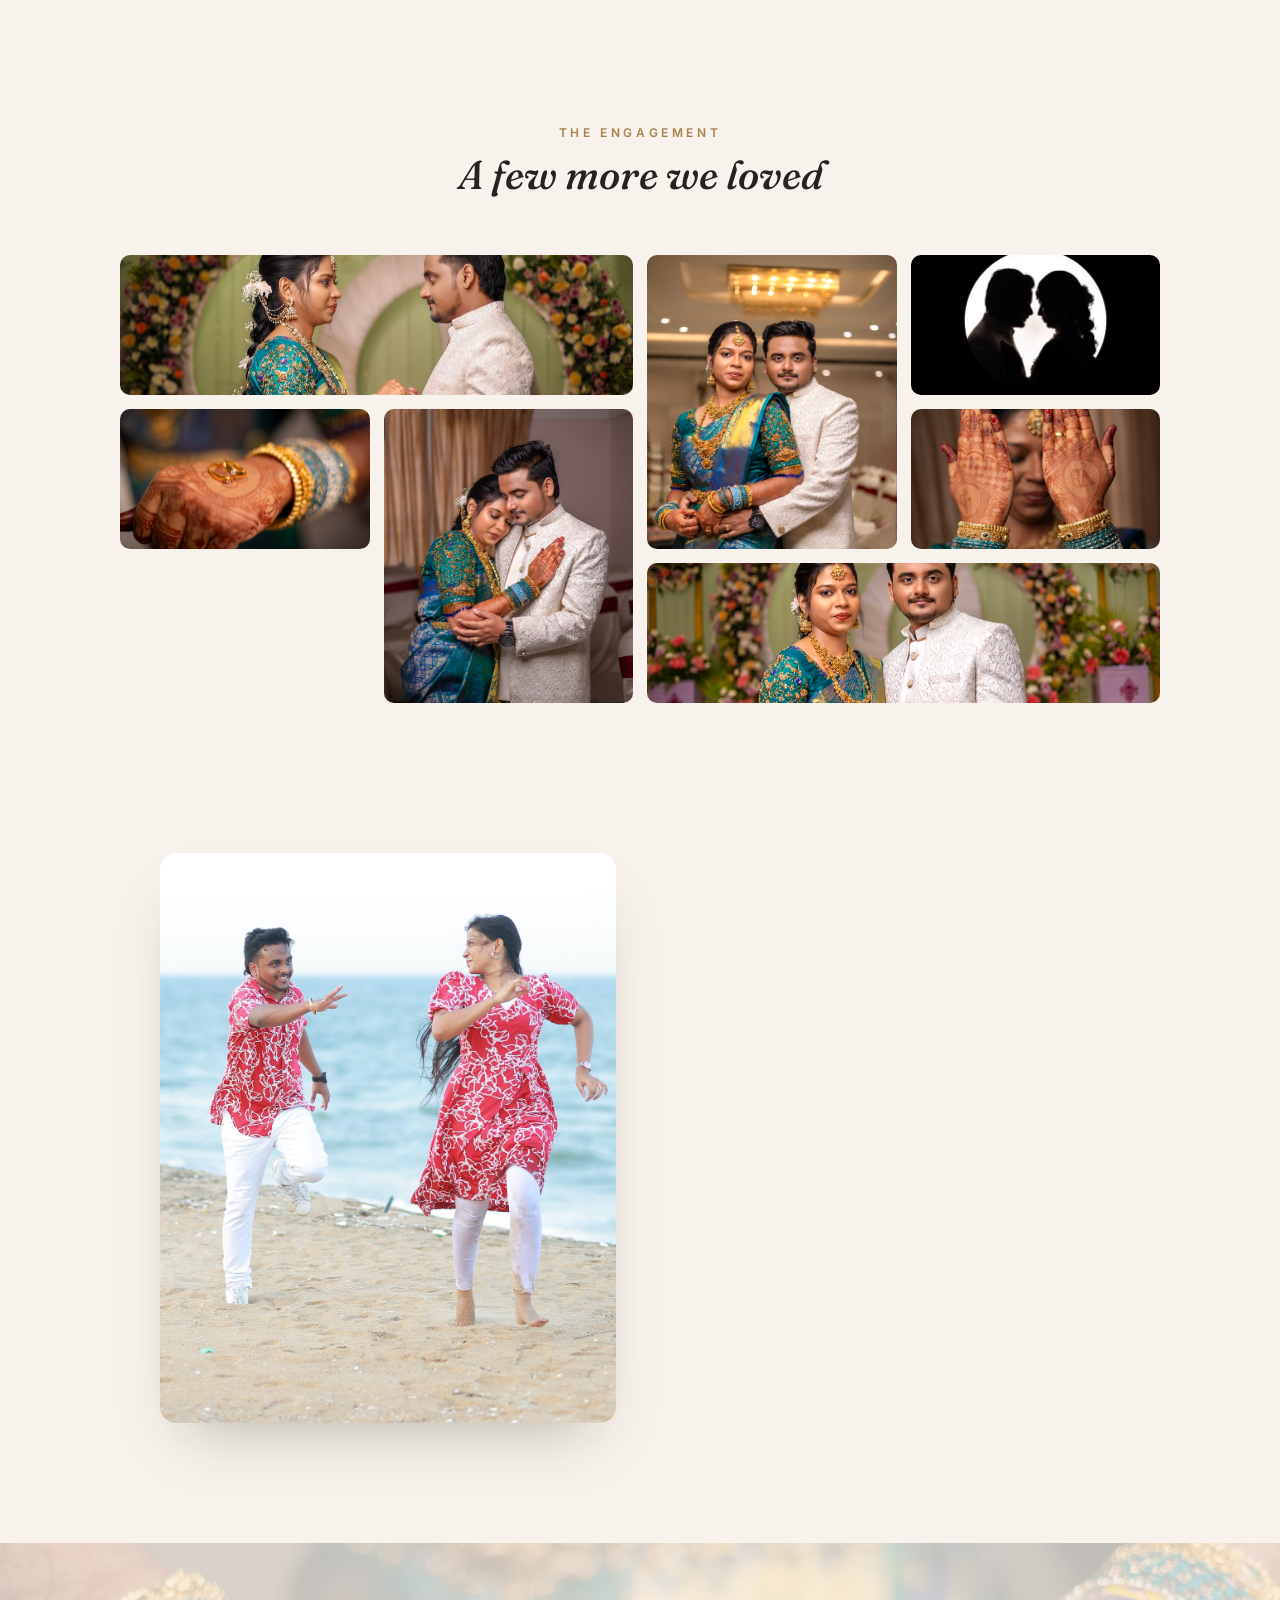
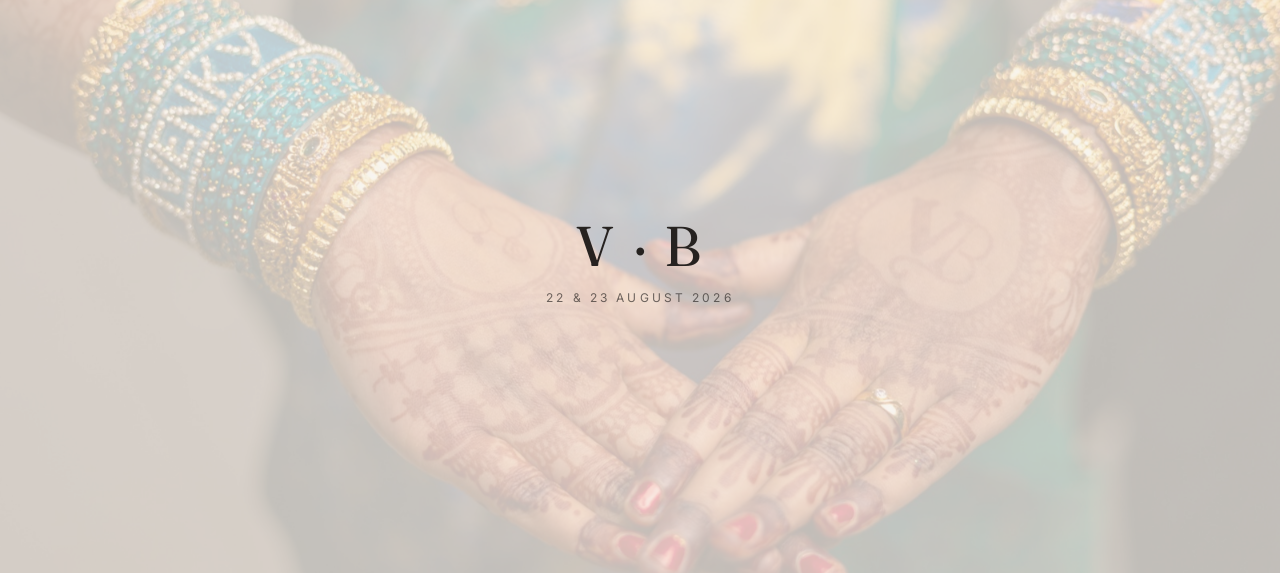
==== commit 607fd362: "Prewedding added" ====
--- a/invite.html
+++ b/invite.html
@@ -14,9 +14,12 @@
 
   <!-- ============ 1. ENTRY ============ -->
   <section class="hero" id="hero">
-    <div class="hero__photo" style="background-image:url('images/optimized/hero.jpg')"></div>
+    <div class="hero__photo-wrap">
+      <div class="hero__photo" style="background-image:url('images/optimized/hero.jpg')"></div>
+    </div>
     <div class="hero__scrim"></div>
     <div class="hero__content">
+      <p class="hero__eyebrow">You are invited to the wedding of</p>
       <p class="hero__names" aria-label="Venkatesh and Brindha">
         <span class="word">Venkatesh</span><span class="hero__amp">&amp;</span><span class="word">Brindha</span>
       </p>
@@ -72,7 +75,7 @@
       <div class="ribbon-wrap right" style="clip-path:inset(0 0 0 50%); background-image:url('images/graphics/ribbon-seal.png')"></div>
 
       <button class="tap-hint" id="tapHint" type="button" aria-label="Untie the ribbon to reveal the invitation">
-        Pull the ribbon &#8627;
+        Tap to untie the Ribbon &#8627;
       </button>
     </div>
 
@@ -81,6 +84,81 @@
       <div class="countdown__unit"><span class="countdown__num" id="cdHours">00</span><span class="countdown__label">Hours</span></div>
       <div class="countdown__unit"><span class="countdown__num" id="cdMins">00</span><span class="countdown__label">Min</span></div>
       <div class="countdown__unit"><span class="countdown__num" id="cdSecs">00</span><span class="countdown__label">Sec</span></div>
+    </div>
+  </section>
+
+  <!-- ============ 2.5 BRIDE & GROOM ============ -->
+  <section class="couple" id="couple">
+    <p class="section-eyebrow reveal">The Bride &amp; Groom</p>
+    <h2 class="section-heading reveal">Two hearts, one story</h2>
+
+    <div class="couple__grid">
+      <article class="couple__card reveal-left">
+        <div class="couple__photo">
+          <img src="images/optimized/bride-solo.jpg" alt="Brindha" loading="lazy" />
+        </div>
+        <p class="couple__name">Brindha</p>
+        <p class="couple__role">The Bride</p>
+      </article>
+
+      <article class="couple__card reveal-right">
+        <div class="couple__photo">
+          <img src="images/optimized/groom-solo.jpg" alt="Venkatesh" loading="lazy" />
+        </div>
+        <p class="couple__name">Venkatesh</p>
+        <p class="couple__role">The Groom</p>
+      </article>
+    </div>
+  </section>
+
+  <!-- ============ 2.7 PRE-WEDDING STORY ============ -->
+  <section class="story" id="story">
+    <p class="section-eyebrow reveal">Our Pre-Wedding Story</p>
+    <h2 class="section-heading reveal">Three places, one feeling</h2>
+
+    <div class="story__chapter">
+      <div class="story__intro reveal">
+        <p class="story__num">01</p>
+        <h3 class="story__title">Where It Began</h3>
+        <p class="story__text">Before the wedding noise, a quiet morning at the temple — pillars older than memory, a garland between us, and a blessing we carried into everything that followed.</p>
+      </div>
+      <div class="story__filmstrip" data-filmstrip>
+        <div class="story__photo"><img src="images/optimized/story-temple-01.jpg" alt="Venkatesh and Brindha leaning close together at the temple, soft afternoon light" loading="lazy" style="--focal:50% 30%"></div>
+        <div class="story__photo"><img src="images/optimized/story-temple-02.jpg" alt="A quiet forehead-to-forehead moment between Venkatesh and Brindha" loading="lazy" style="--focal:50% 35%"></div>
+        <div class="story__photo"><img src="images/optimized/story-temple-03.jpg" alt="Brindha with a traditional flower garland, temple portrait" loading="lazy" style="--focal:50% 20%"></div>
+        <div class="story__photo"><img src="images/optimized/story-temple-04.jpg" alt="Venkatesh and Brindha seated together among ancient temple pillars" loading="lazy" style="--focal:50% 25%"></div>
+        <div class="story__photo"><img src="images/optimized/story-temple-05.jpg" alt="A candid moment walking along the temple's old stone wall" loading="lazy" style="--focal:65% 55%"></div>
+      </div>
+    </div>
+
+    <div class="story__chapter">
+      <div class="story__intro reveal">
+        <p class="story__num">02</p>
+        <h3 class="story__title">At Home With Each Other</h3>
+        <p class="story__text">Inside walls older than both our families, we found out how easy it is to just be ourselves — a swing, a half-finished game on the floor, and a lot of laughing at nothing in particular.</p>
+      </div>
+      <div class="story__filmstrip" data-filmstrip>
+        <div class="story__photo"><img src="images/optimized/story-indoor-01.jpg" alt="Venkatesh and Brindha sharing a close conversation in a heritage courtyard" loading="lazy" style="--focal:50% 20%"></div>
+        <div class="story__photo"><img src="images/optimized/story-indoor-02.jpg" alt="Brindha and Venkatesh on a traditional wooden swing" loading="lazy" style="--focal:50% 25%"></div>
+        <div class="story__photo"><img src="images/optimized/story-indoor-03.jpg" alt="Brindha mid-twirl, saree flowing, playing hopscotch on the courtyard floor" loading="lazy" style="--focal:50% 30%"></div>
+        <div class="story__photo"><img src="images/optimized/story-indoor-04.jpg" alt="A warm, close moment on the swing inside the heritage home" loading="lazy" style="--focal:50% 38%"></div>
+        <div class="story__photo"><img src="images/optimized/story-indoor-05.jpg" alt="Venkatesh and Brindha in the colourful pillared courtyard" loading="lazy" style="--focal:50% 25%"></div>
+      </div>
+    </div>
+
+    <div class="story__chapter">
+      <div class="story__intro reveal">
+        <p class="story__num">03</p>
+        <h3 class="story__title">Into the Open</h3>
+        <p class="story__text">Then the wind picked up, the light turned gold, and we just ran. Some of our favourite frames are the ones where we forgot the camera was even there.</p>
+      </div>
+      <div class="story__filmstrip" data-filmstrip>
+        <div class="story__photo"><img src="images/optimized/story-outdoor-01.jpg" alt="Venkatesh and Brindha laughing together on a fallen log in the woods" loading="lazy" style="--focal:50% 35%"></div>
+        <div class="story__photo"><img src="images/optimized/story-outdoor-02.jpg" alt="A quiet portrait leaning against a tree in the forest" loading="lazy" style="--focal:50% 30%"></div>
+        <div class="story__photo"><img src="images/optimized/story-outdoor-03.jpg" alt="Brindha and Venkatesh on the beach at golden hour, wind in her hair" loading="lazy" style="--focal:50% 30%"></div>
+        <div class="story__photo"><img src="images/optimized/story-outdoor-04.jpg" alt="Venkatesh and Brindha running together on the sand" loading="lazy" style="--focal:50% 35%"></div>
+        <div class="story__photo"><img src="images/optimized/story-outdoor-05.jpg" alt="Two sets of footprints trailing down an empty beach" loading="lazy" style="--focal:50% 55%"></div>
+      </div>
     </div>
   </section>
 
@@ -125,8 +203,8 @@
 
   <!-- ============ 4. GALLERY ============ -->
   <section class="gallery" id="gallery">
-    <p class="section-eyebrow reveal">In Frame</p>
-    <h2 class="section-heading reveal">A few of our favourites</h2>
+    <p class="section-eyebrow reveal">The Engagement</p>
+    <h2 class="section-heading reveal">A few more we loved</h2>
     <div class="gallery__grid" id="galleryGrid"></div>
   </section>
 
--- a/css/style.css
+++ b/css/style.css
@@ -55,18 +55,31 @@
 
 /* ===== 1. HERO ===== */
 .hero{
-  height:100vh;
+  height:100vh; /* fallback for browsers without svh support */
+  height:100svh; /* accounts for mobile browser chrome so bottom content stays visible */
   min-height:560px;
   overflow:hidden;
   display:flex;
   align-items:flex-start;
   justify-content:center;
+  background:#000000;
+}
+.hero__photo-wrap{
+  position:absolute; inset:0;
+  overflow:hidden;
+  opacity:0;
+  transform:translateY(60px);
+  animation:heroPhotoIn 0.9s cubic-bezier(.22,.61,.36,1) forwards 1.4s;
 }
 .hero__photo{
   position:absolute; inset:0;
   background-size:cover;
   background-position:center 10%;
-  animation:kenburns 14s ease-out forwards;
+  animation:kenburns 14s ease-out forwards 1.4s;
+}
+@keyframes heroPhotoIn{
+  from{ opacity:0; transform:translateY(60px); }
+  to{ opacity:1; transform:translateY(0); }
 }
 @keyframes kenburns{
   from{ transform:scale(1); }
@@ -87,7 +100,15 @@
   z-index:1;
   text-align:center;
   color:var(--ivory);
-  padding-top:48px;
+  padding-top:32px;
+}
+.hero__eyebrow{
+  font-size:11px;
+  letter-spacing:0.22em;
+  text-transform:uppercase;
+  opacity:0;
+  margin-bottom:8px;
+  animation:wordIn 0.9s ease forwards 0.1s;
 }
 .hero__names{
   font-family:'Fraunces', serif;
@@ -127,8 +148,7 @@
 }
 .hero__scroll{
   position:absolute;
-  bottom:30px; left:50%;
-  transform:translateX(-50%);
+  bottom:30px; left:0; right:0;
   z-index:1;
   color:var(--ivory);
   text-decoration:none;
@@ -156,11 +176,11 @@
   opacity:0.85;
 }
 @keyframes bob{
-  0%,100%{ transform:translate(-50%, 0); }
-  50%{ transform:translate(-50%, 8px); }
+  0%,100%{ transform:translateY(0); }
+  50%{ transform:translateY(8px); }
 }
 @media (max-width: 480px){
-  .hero__scroll{ bottom:22px; }
+  .hero__scroll{ bottom:20px; left:0; right:0; }
   .hero__scroll-line{ height:30px; }
 }
 
@@ -367,6 +387,137 @@
   opacity:0.55;
 }
 
+/* ===== 2.5 BRIDE & GROOM ===== */
+.couple{
+  padding:100px 20px 110px;
+  max-width:880px;
+  margin:0 auto;
+}
+.couple__grid{
+  margin-top:48px;
+  display:grid;
+  grid-template-columns:1fr 1fr;
+  gap:48px;
+}
+.couple__card{
+  text-align:center;
+}
+.couple__photo{
+  width:100%;
+  aspect-ratio:3/4;
+  border-radius:16px;
+  overflow:hidden;
+  margin-bottom:22px;
+  box-shadow:0 24px 48px -28px rgba(38,34,32,0.35);
+}
+.couple__photo img{
+  width:100%;
+  height:100%;
+  object-fit:cover;
+  object-position:center 18%;
+  display:block;
+}
+.couple__name{
+  font-family:'Fraunces', serif;
+  font-style:italic;
+  font-weight:500;
+  font-size:clamp(26px, 3.6vw, 34px);
+  color:var(--charcoal);
+}
+.couple__role{
+  margin-top:4px;
+  font-size:11px;
+  letter-spacing:0.26em;
+  text-transform:uppercase;
+  color:var(--bronze);
+  font-weight:600;
+}
+@media (max-width: 640px){
+  .couple{ padding:80px 16px 90px; }
+  .couple__grid{ grid-template-columns:1fr; gap:40px; max-width:340px; margin-left:auto; margin-right:auto; }
+}
+
+/* ===== 2.7 PRE-WEDDING STORY ===== */
+.story{
+  padding:20px 0 110px;
+  background:var(--stage);
+}
+.story > .section-eyebrow{ padding:0 20px; margin-top:80px; }
+.story > .section-heading{ padding:0 20px; }
+
+.story__chapter{
+  margin-top:64px;
+}
+.story__intro{
+  max-width:560px;
+  margin:0 auto 28px;
+  padding:0 24px;
+  text-align:center;
+}
+.story__num{
+  font-family:'Fraunces', serif;
+  font-style:italic;
+  font-size:14px;
+  color:var(--bronze);
+  opacity:0.8;
+  margin-bottom:6px;
+}
+.story__title{
+  font-family:'Fraunces', serif;
+  font-style:italic;
+  font-weight:500;
+  font-size:clamp(24px, 3.4vw, 30px);
+  color:var(--charcoal);
+  margin-bottom:12px;
+}
+.story__text{
+  font-size:15px;
+  line-height:1.65;
+  color:var(--charcoal);
+  opacity:0.75;
+}
+
+.story__filmstrip{
+  display:flex;
+  gap:16px;
+  overflow-x:auto;
+  scroll-snap-type:x mandatory;
+  -webkit-overflow-scrolling:touch;
+  padding:8px 24px 14px;
+  scrollbar-width:none;
+}
+.story__filmstrip::-webkit-scrollbar{ display:none; }
+.story__photo{
+  flex:0 0 auto;
+  width:min(74vw, 300px);
+  aspect-ratio:3/4;
+  border-radius:16px;
+  overflow:hidden;
+  scroll-snap-align:start;
+  box-shadow:0 20px 40px -24px rgba(38,34,32,0.35);
+  opacity:0;
+  transform:translateY(18px) scale(0.97);
+  transition:opacity 0.6s ease, transform 0.6s ease;
+}
+.story__photo.is-visible{
+  opacity:1;
+  transform:translateY(0) scale(1);
+}
+.story__photo img{
+  width:100%;
+  height:100%;
+  object-fit:cover;
+  object-position:var(--focal, 50% 35%);
+  display:block;
+}
+
+@media (min-width: 860px){
+  .story__photo{ width:min(26vw, 320px); }
+}
+@media (prefers-reduced-motion: reduce){
+  .story__photo{ transition:none; opacity:1; transform:none; }
+}
+
 /* ===== 3. ITINERARY ===== */
 .itinerary{
   padding:110px 20px;
@@ -583,6 +734,15 @@
 .lightbox__close{ top:24px; right:24px; }
 .lightbox__prev{ left:24px; top:50%; transform:translateY(-50%); }
 .lightbox__next{ right:24px; top:50%; transform:translateY(-50%); }
+
+/* ===== welcome confetti — built with WAAPI in main.js, not a library ===== */
+.confetti-piece{
+  position:fixed;
+  z-index:60;
+  border-radius:1px;
+  pointer-events:none;
+  will-change:transform, opacity;
+}
 
 /* ===== background music toggle ===== */
 .audio-toggle{
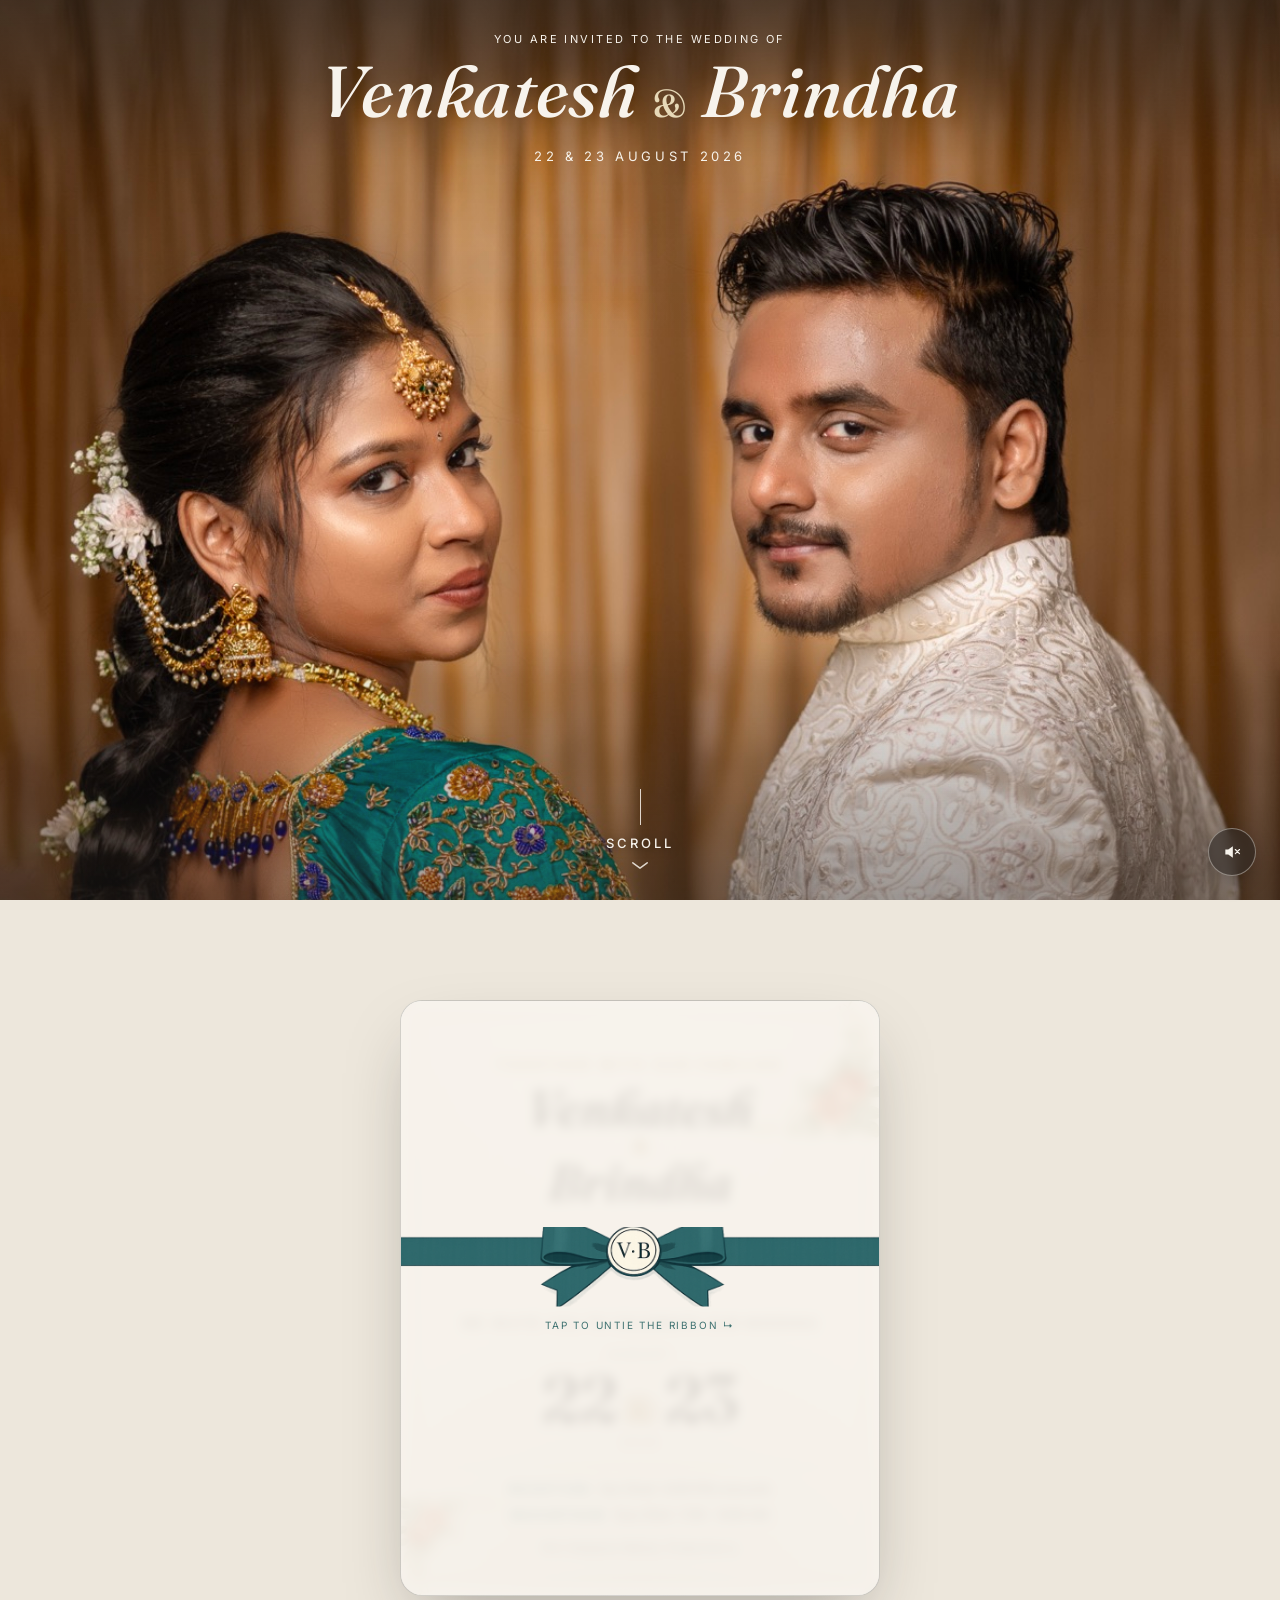
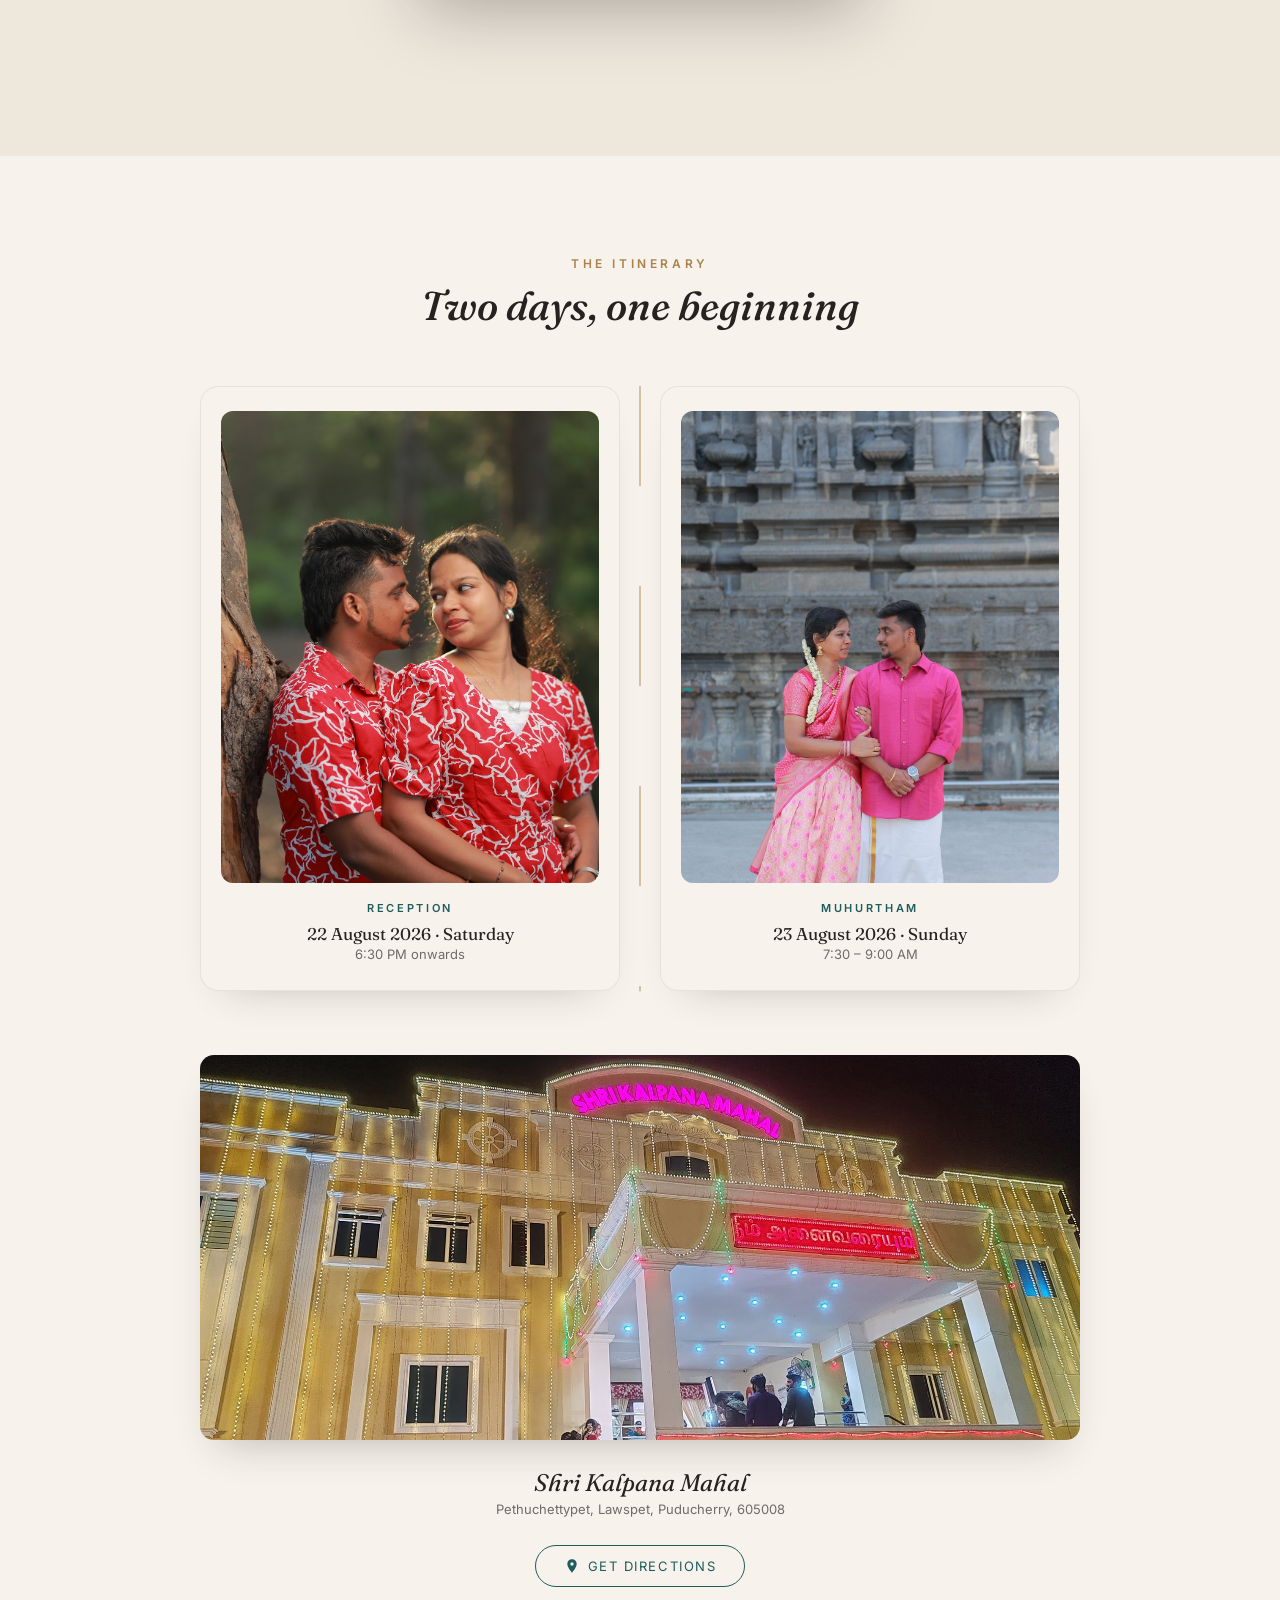
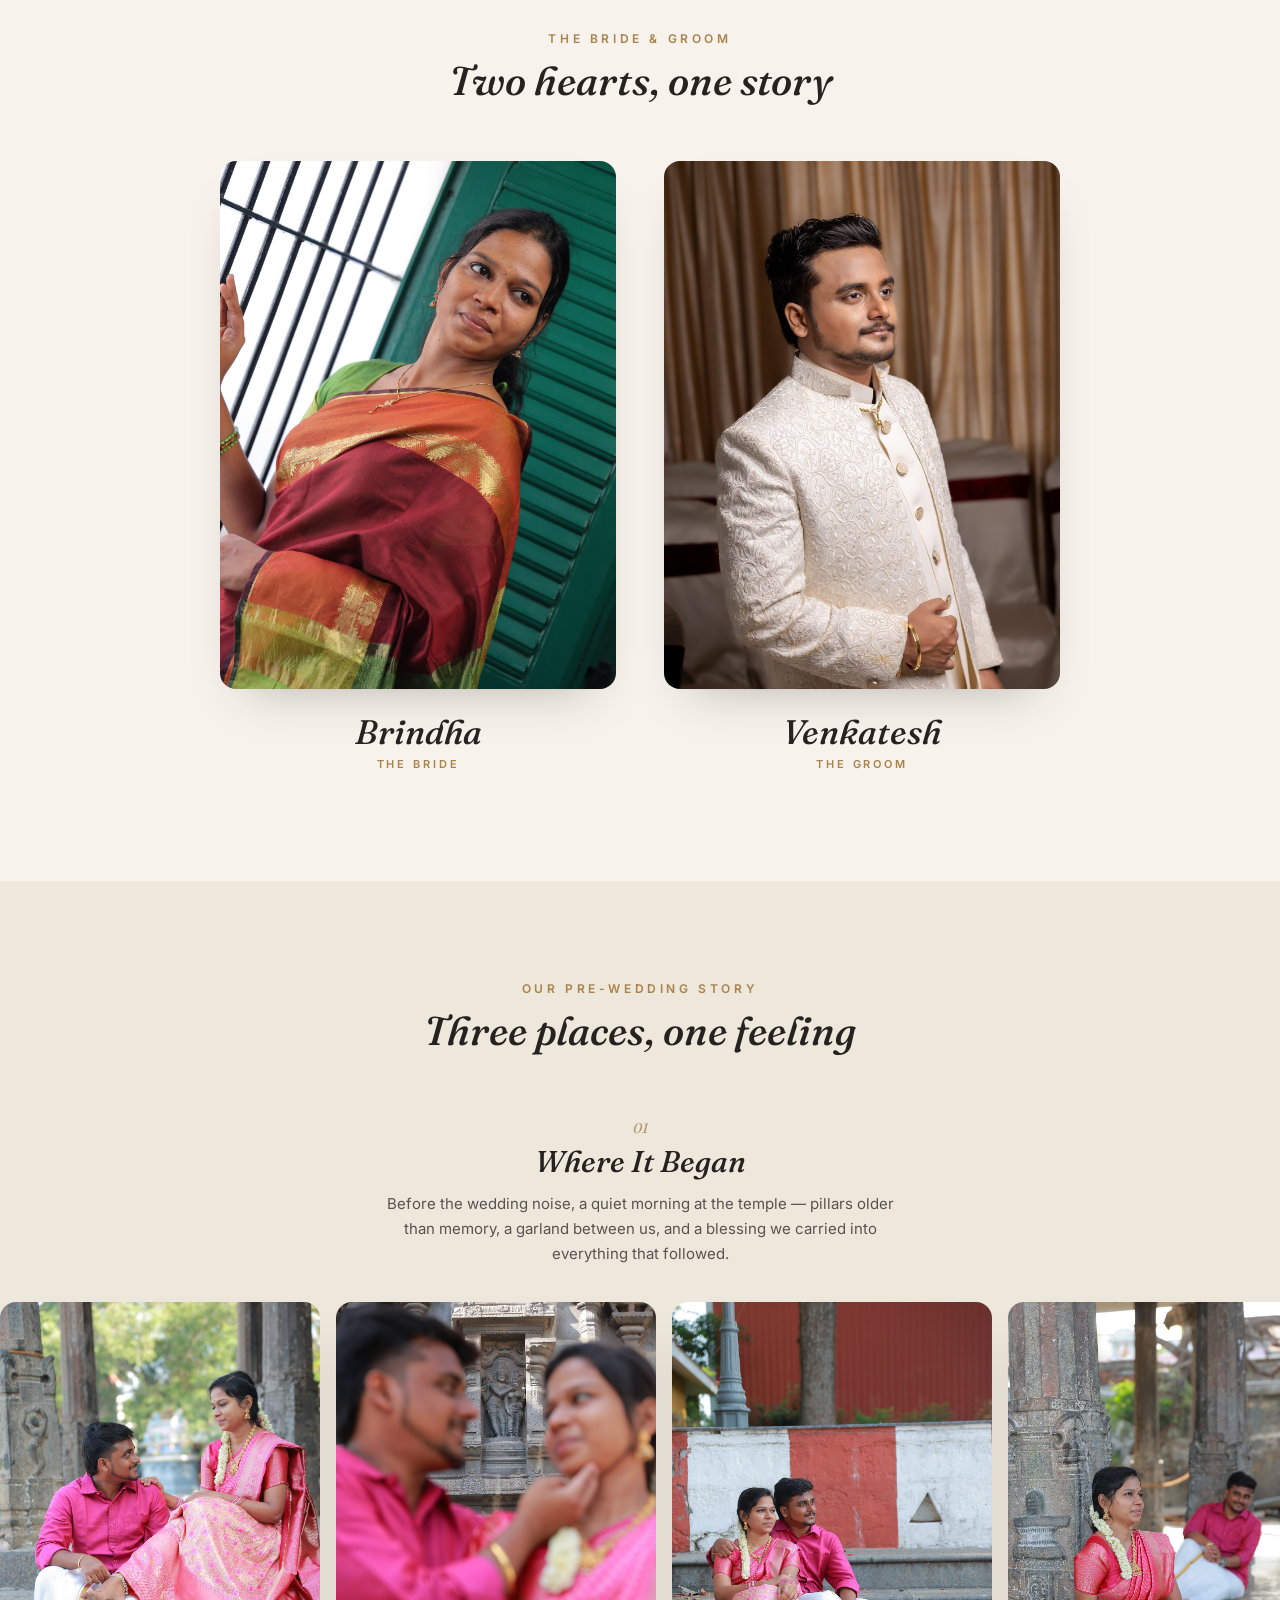
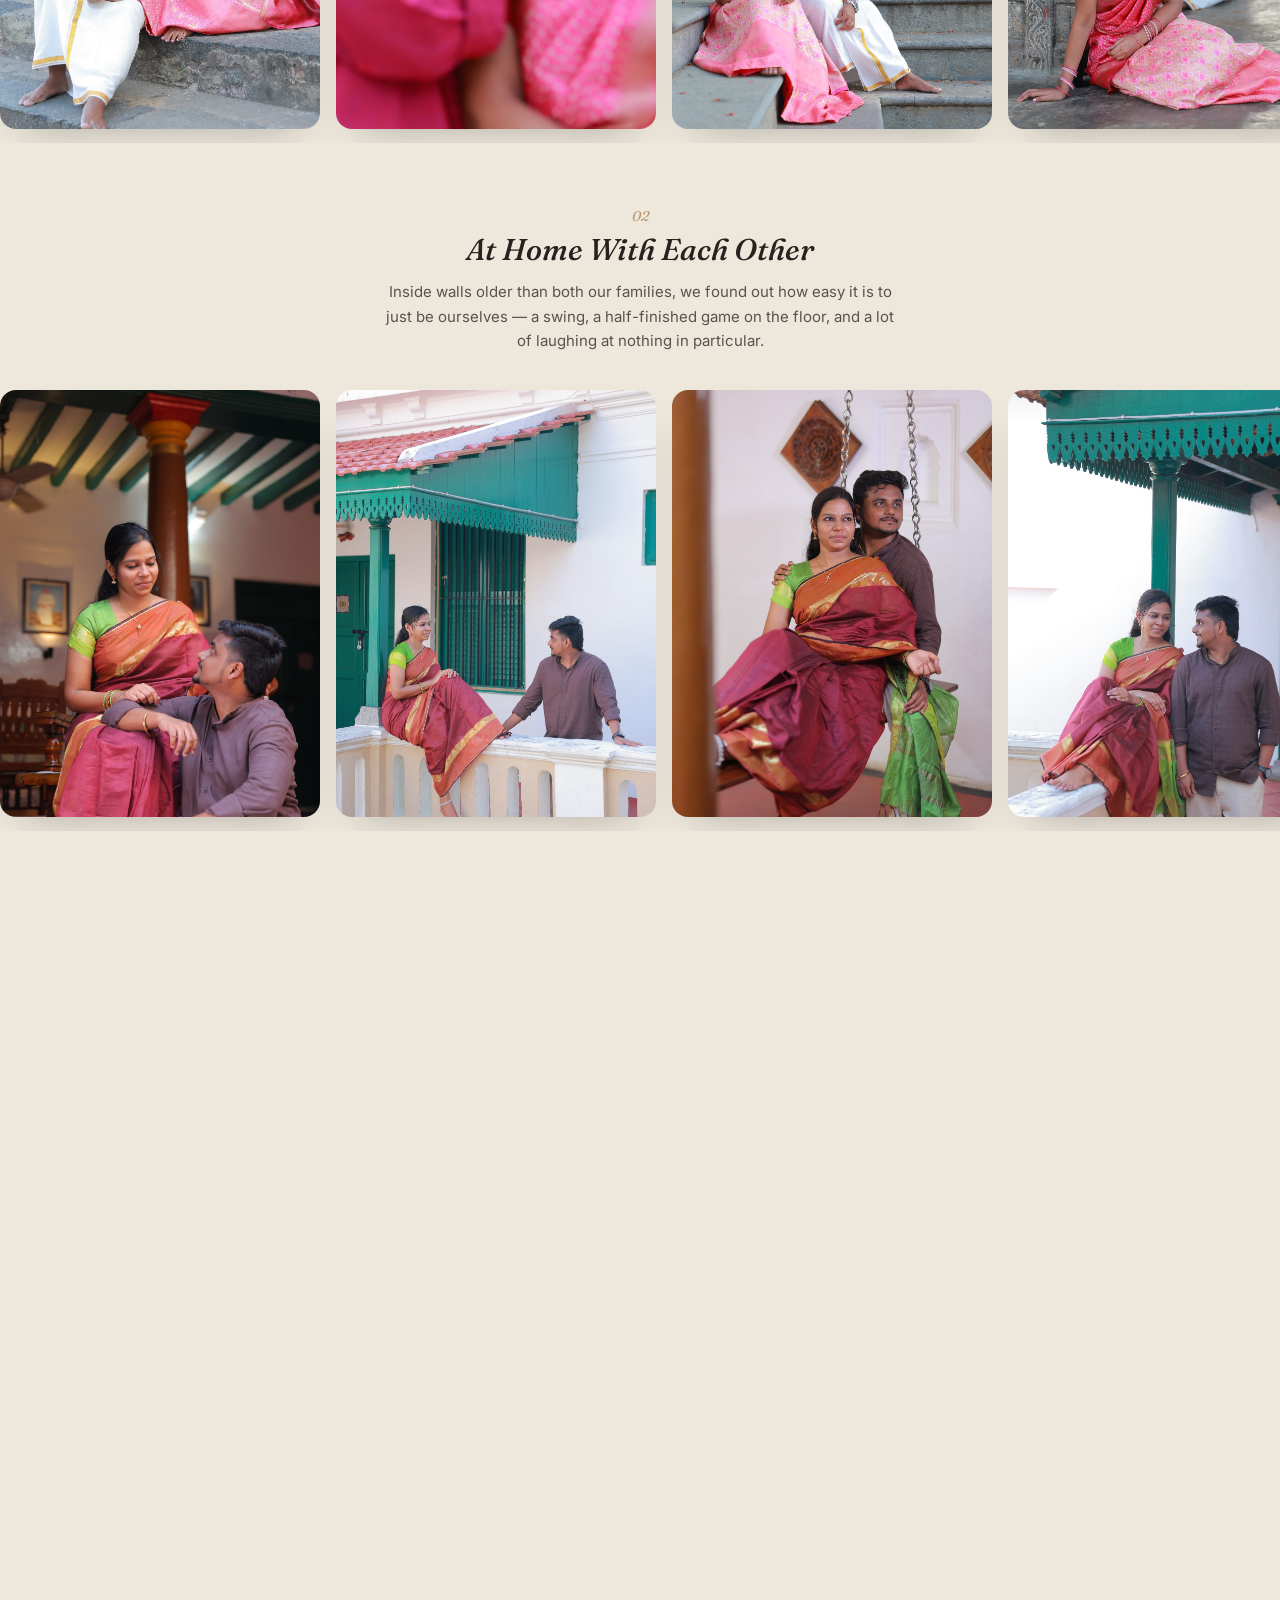
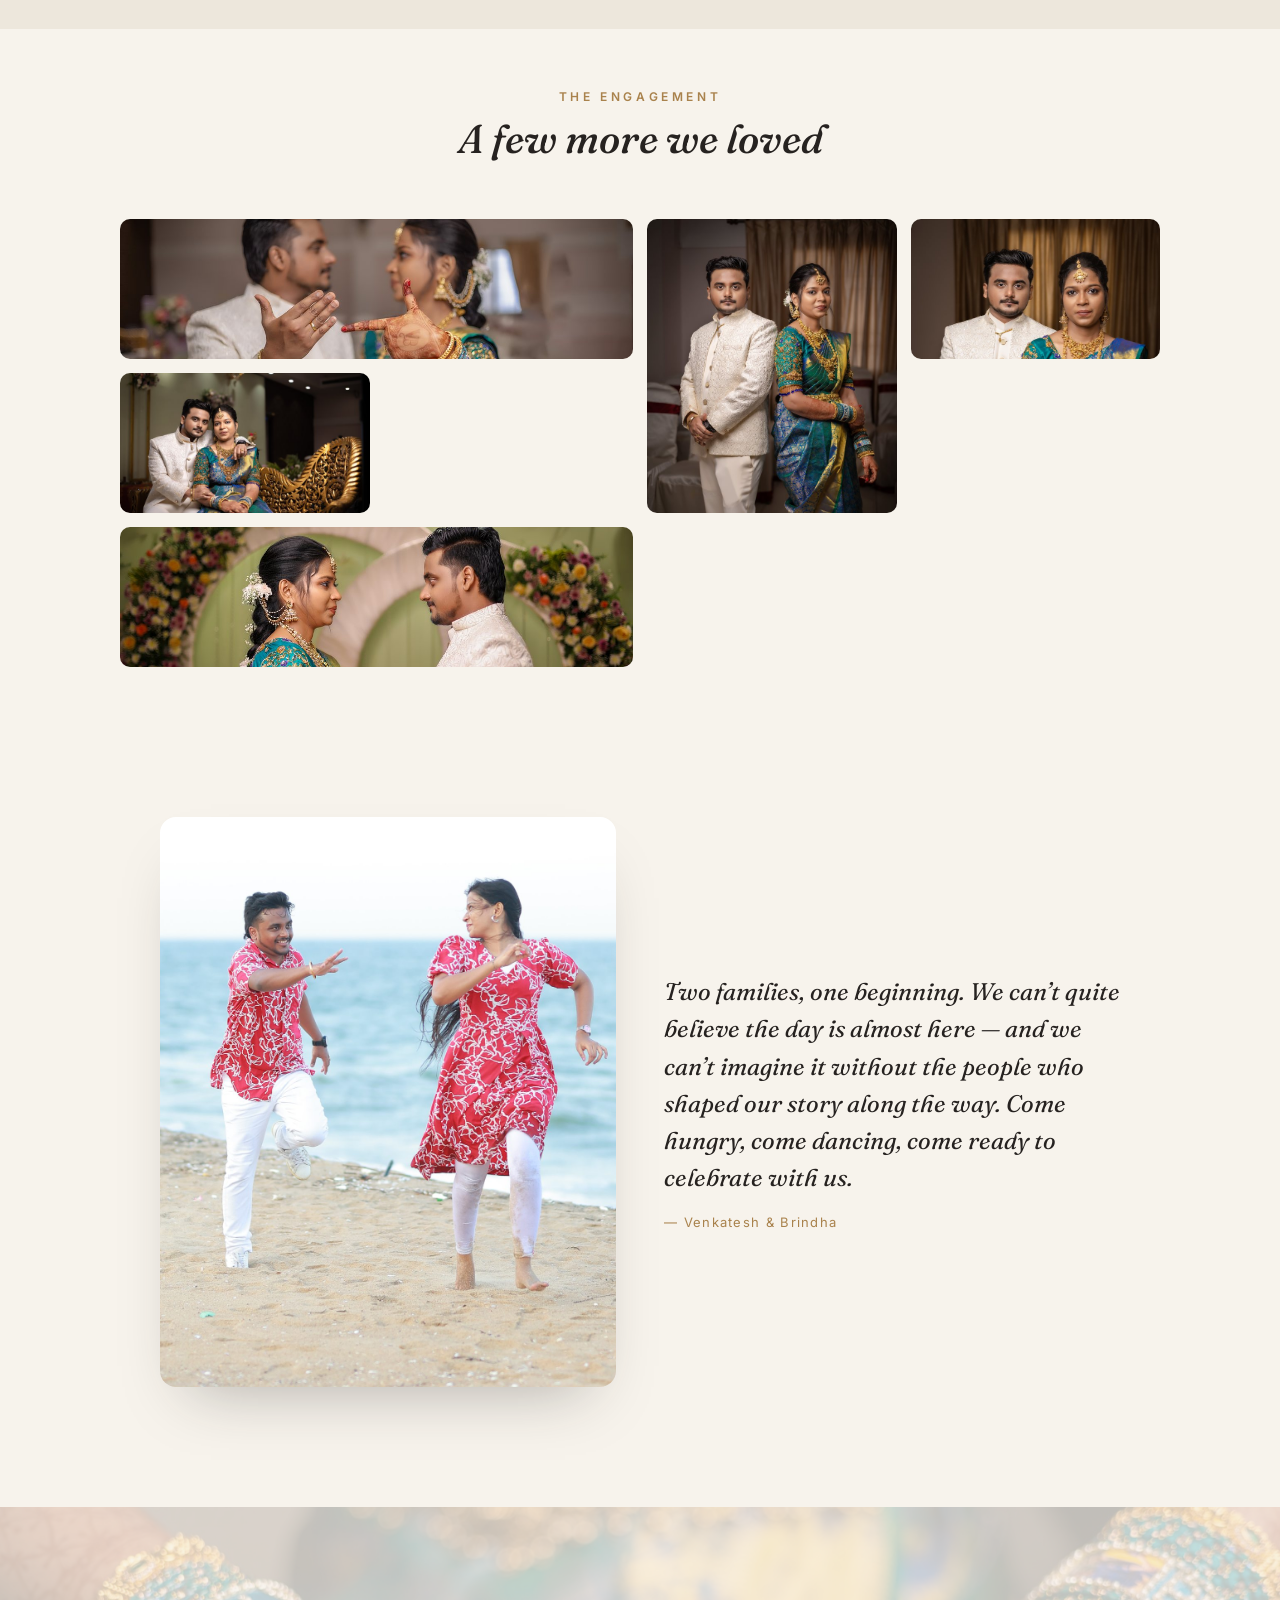
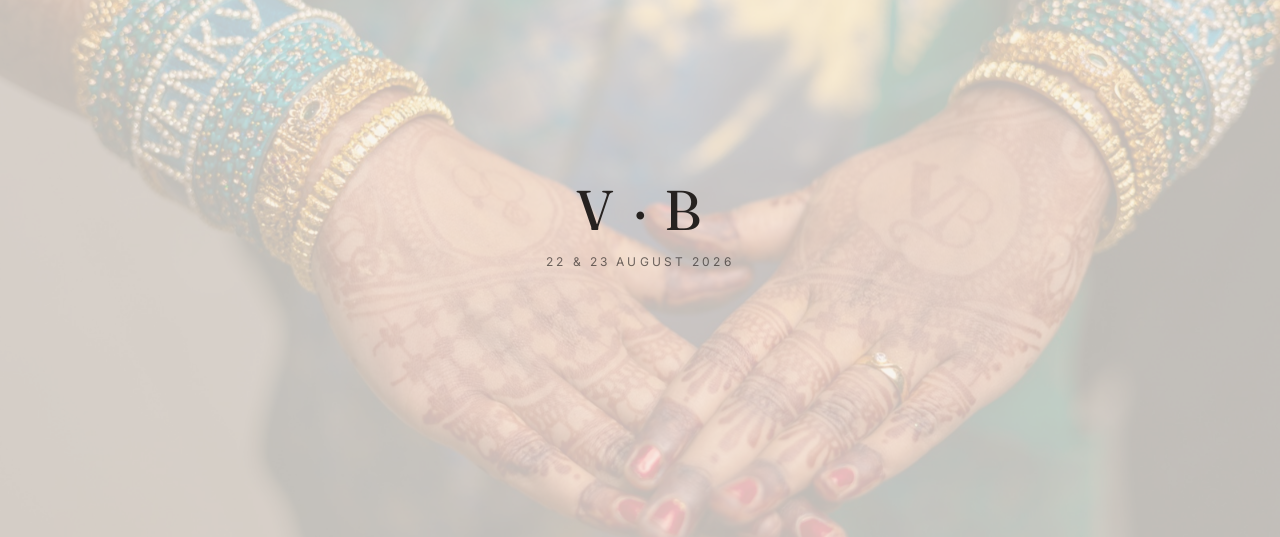
==== commit 3a1a3377: "The final version" ====
--- a/invite.html
+++ b/invite.html
@@ -12,6 +12,30 @@
 </head>
 <body>
 
+  <!-- Gate overlay: two ornate panels that slide open to reveal the hero -->
+  <div class="go" id="gateOverlay" aria-hidden="true">
+    <div class="go__panel go__panel--l">
+      <div class="go__panel-inner"></div>
+      <span class="go__mono">V</span>
+    </div>
+    <div class="go__panel go__panel--r">
+      <div class="go__panel-inner"></div>
+      <span class="go__mono">B</span>
+    </div>
+    <div class="go__seam"></div>
+    <div class="go__lock" id="goLock">
+      <!-- viewBox padded at top so shackle doesn't clip during lift animation -->
+      <svg viewBox="0 -12 48 60" fill="none" xmlns="http://www.w3.org/2000/svg" overflow="visible">
+        <g class="go__shackle">
+          <path d="M16 21v-6a8 8 0 0 1 16 0v6" stroke="currentColor" stroke-width="1.6"/>
+        </g>
+        <rect x="11" y="21" width="26" height="20" rx="3" stroke="currentColor" stroke-width="1.6"/>
+        <circle cx="24" cy="30" r="2.4" stroke="currentColor" stroke-width="1.4"/>
+        <line x1="24" y1="32.4" x2="24" y2="36" stroke="currentColor" stroke-width="1.4"/>
+      </svg>
+    </div>
+  </div>
+
   <!-- ============ 1. ENTRY ============ -->
   <section class="hero" id="hero">
     <div class="hero__photo-wrap">
@@ -87,6 +111,44 @@
     </div>
   </section>
 
+  <!-- ============ 3. ITINERARY ============ -->
+  <section class="itinerary" id="itinerary">
+    <p class="section-eyebrow reveal">The Itinerary</p>
+    <h2 class="section-heading reveal">Two days, one beginning</h2>
+
+    <div class="itinerary__events">
+      <svg class="itinerary__line" viewBox="0 0 4 100" preserveAspectRatio="none" aria-hidden="true">
+        <line x1="2" y1="0" x2="2" y2="100" />
+      </svg>
+
+      <article class="itinerary__card reveal-left">
+        <div class="itinerary__photo" style="background-image:url('images/optimized/itinerary-reception.jpg')"></div>
+        <p class="label">Reception</p>
+        <p class="itinerary__date">22 August 2026 &middot; Saturday</p>
+        <p class="itinerary__time">6:30 PM onwards</p>
+      </article>
+
+      <article class="itinerary__card reveal-right">
+        <div class="itinerary__photo" style="background-image:url('images/optimized/itinerary-muhurtham.jpg')"></div>
+        <p class="label">Muhurtham</p>
+        <p class="itinerary__date">23 August 2026 &middot; Sunday</p>
+        <p class="itinerary__time">7:30 &ndash; 9:00 AM</p>
+      </article>
+    </div>
+
+    <div class="itinerary__venue reveal">
+      <img class="itinerary__venue-photo" src="images/optimized/venue.jpg" alt="Shri Kalpana Mahal lit up at night" loading="lazy" />
+      <p class="itinerary__venue-name">Shri Kalpana Mahal</p>
+      <p class="itinerary__venue-address">Pethuchettypet, Lawspet, Puducherry, 605008</p>
+      <a class="itinerary__map-btn" href="https://www.google.com/maps?ll=11.953766,79.820266&z=15&t=m&hl=en-GB&gl=US&mapclient=embed&cid=13458931660469966044" target="_blank" rel="noopener">
+        <svg width="16" height="16" viewBox="0 0 24 24" fill="none" aria-hidden="true">
+          <path d="M12 2C8.13 2 5 5.13 5 9c0 5.25 7 13 7 13s7-7.75 7-13c0-3.87-3.13-7-7-7zm0 9.5A2.5 2.5 0 1 1 12 6.5a2.5 2.5 0 0 1 0 5z" fill="currentColor"/>
+        </svg>
+        Get Directions
+      </a>
+    </div>
+  </section>
+
   <!-- ============ 2.5 BRIDE & GROOM ============ -->
   <section class="couple" id="couple">
     <p class="section-eyebrow reveal">The Bride &amp; Groom</p>
@@ -140,6 +202,7 @@
       <div class="story__filmstrip" data-filmstrip>
         <div class="story__photo"><img src="images/optimized/story-indoor-01.jpg" alt="Venkatesh and Brindha sharing a close conversation in a heritage courtyard" loading="lazy" style="--focal:50% 20%"></div>
         <div class="story__photo"><img src="images/optimized/story-indoor-02.jpg" alt="Brindha and Venkatesh on a traditional wooden swing" loading="lazy" style="--focal:50% 25%"></div>
+        <div class="story__photo"><img src="images/optimized/story-indoor-06.jpg" alt="Both together on the oonjal swing, carved wooden wall art behind them" loading="lazy" style="--focal:50% 30%"></div>
         <div class="story__photo"><img src="images/optimized/story-indoor-03.jpg" alt="Brindha mid-twirl, saree flowing, playing hopscotch on the courtyard floor" loading="lazy" style="--focal:50% 30%"></div>
         <div class="story__photo"><img src="images/optimized/story-indoor-04.jpg" alt="A warm, close moment on the swing inside the heritage home" loading="lazy" style="--focal:50% 38%"></div>
         <div class="story__photo"><img src="images/optimized/story-indoor-05.jpg" alt="Venkatesh and Brindha in the colourful pillared courtyard" loading="lazy" style="--focal:50% 25%"></div>
@@ -156,48 +219,10 @@
         <div class="story__photo"><img src="images/optimized/story-outdoor-01.jpg" alt="Venkatesh and Brindha laughing together on a fallen log in the woods" loading="lazy" style="--focal:50% 35%"></div>
         <div class="story__photo"><img src="images/optimized/story-outdoor-02.jpg" alt="A quiet portrait leaning against a tree in the forest" loading="lazy" style="--focal:50% 30%"></div>
         <div class="story__photo"><img src="images/optimized/story-outdoor-03.jpg" alt="Brindha and Venkatesh on the beach at golden hour, wind in her hair" loading="lazy" style="--focal:50% 30%"></div>
+        <div class="story__photo"><img src="images/optimized/story-outdoor-06.jpg" alt="Venkatesh and Brindha together on the beach, ocean behind them" loading="lazy" style="--focal:50% 30%"></div>
         <div class="story__photo"><img src="images/optimized/story-outdoor-04.jpg" alt="Venkatesh and Brindha running together on the sand" loading="lazy" style="--focal:50% 35%"></div>
         <div class="story__photo"><img src="images/optimized/story-outdoor-05.jpg" alt="Two sets of footprints trailing down an empty beach" loading="lazy" style="--focal:50% 55%"></div>
       </div>
-    </div>
-  </section>
-
-  <!-- ============ 3. ITINERARY ============ -->
-  <section class="itinerary" id="itinerary">
-    <p class="section-eyebrow reveal">The Itinerary</p>
-    <h2 class="section-heading reveal">Two days, one beginning</h2>
-
-    <div class="itinerary__events">
-      <svg class="itinerary__line" viewBox="0 0 4 100" preserveAspectRatio="none" aria-hidden="true">
-        <line x1="2" y1="0" x2="2" y2="100" />
-      </svg>
-
-      <article class="itinerary__card reveal-left">
-        <div class="itinerary__photo" style="background-image:url('images/optimized/itinerary-reception.jpg')"></div>
-        <p class="label">Reception</p>
-        <p class="itinerary__date">22 August 2026 &middot; Saturday</p>
-        <p class="itinerary__time">6:30 PM onwards</p>
-      </article>
-
-      <article class="itinerary__card reveal-right">
-        <div class="itinerary__photo" style="background-image:url('images/optimized/itinerary-muhurtham.jpg')"></div>
-        <p class="label">Muhurtham</p>
-        <p class="itinerary__date">23 August 2026 &middot; Sunday</p>
-        <p class="itinerary__time">7:30 &ndash; 9:00 AM</p>
-      </article>
-    </div>
-
-    <div class="itinerary__venue reveal">
-      <p class="itinerary__venue-name">Shri Kalpana Mahal</p>
-      <p class="itinerary__venue-address">Pethuchettypet, Lawspet, Puducherry, 605008</p>
-      <div class="itinerary__map">
-        <iframe
-          src="https://maps.google.com/maps?ll=11.953766,79.820266&z=15&t=m&output=embed"
-          width="100%" height="100%" style="border:0;" loading="lazy"
-          referrerpolicy="no-referrer-when-downgrade"
-          title="Shri Kalpana Mahal location"></iframe>
-      </div>
-      <a class="itinerary__map-link" href="https://www.google.com/maps?ll=11.953766,79.820266&z=15&t=m&hl=en-GB&gl=US&mapclient=embed&cid=13458931660469966044" target="_blank" rel="noopener">View on Google Maps &rarr;</a>
     </div>
   </section>
 
--- a/css/style.css
+++ b/css/style.css
@@ -10,11 +10,108 @@
 
 *{box-sizing:border-box; margin:0; padding:0;}
 html{scroll-behavior:smooth;}
+
+/* ===== GATE OVERLAY (panels slide open to reveal hero) ===== */
+.go{
+  position:fixed; inset:0; z-index:200;
+  pointer-events:none;
+}
+body.gate-active{ overflow:hidden; pointer-events:none; }
+
+/* The two door panels — deep charcoal with a warm gradient for material depth */
+.go__panel{
+  position:absolute; top:0; bottom:0;
+  width:50%;
+  background:linear-gradient(135deg,
+    #2e2a27 0%, #1e1a17 40%, #262220 70%, #1a1714 100%);
+  will-change:transform;
+  overflow:hidden;
+}
+.go__panel--l{ left:0; }
+.go__panel--r{ right:0; }
+
+/* V / B watermark monogram — large faint letter giving each door its identity */
+.go__mono{
+  position:absolute;
+  top:50%; left:50%;
+  transform:translate(-50%,-50%);
+  font-family:'Fraunces', serif;
+  font-style:italic;
+  font-weight:500;
+  font-size:clamp(140px, 30vw, 220px);
+  color:rgba(169,130,76,0.07);
+  line-height:1;
+  pointer-events:none;
+  user-select:none;
+}
+
+/* Outer decorative frame */
+.go__panel-inner{
+  position:absolute;
+  inset:20px 16px;
+  border:1px solid rgba(169,130,76,0.4);
+  border-radius:3px;
+}
+/* Inner second frame — creates depth/layered door panel look */
+.go__panel-inner::before{
+  content:"";
+  position:absolute;
+  inset:12px;
+  border:1px solid rgba(169,130,76,0.2);
+  border-radius:1px;
+}
+/* Subtle corner ornaments on inner frame */
+.go__panel-inner::after{
+  content:"";
+  position:absolute;
+  inset:24px;
+  border-top:1px solid rgba(169,130,76,0.12);
+  border-bottom:1px solid rgba(169,130,76,0.12);
+}
+
+/* Center seam — bright bronze line with a halo glow suggesting the lock */
+.go__seam{
+  position:absolute;
+  top:0; bottom:0;
+  left:50%;
+  width:3px;
+  margin-left:-1.5px;
+  background:linear-gradient(to bottom,
+    transparent 0%,
+    rgba(169,130,76,0.6) 10%,
+    rgba(200,162,80,1) 30%,
+    rgba(220,180,90,1) 50%,
+    rgba(200,162,80,1) 70%,
+    rgba(169,130,76,0.6) 90%,
+    transparent 100%);
+  box-shadow:
+    0 0 18px rgba(200,162,80,0.6),
+    0 0 6px rgba(200,162,80,1);
+  z-index:2;
+}
+
+/* Lock icon centered at the seam */
+.go__lock{
+  position:absolute;
+  top:50%; left:50%;
+  transform:translate(-50%,-50%);
+  width:56px; height:56px;
+  color:var(--ivory);
+  will-change:transform,opacity;
+  z-index:3;
+}
+.go__lock svg{ width:100%; height:100%; overflow:visible; }
+.go__shackle{ transform-origin:50% 100%; transform-box:fill-box; }
 body{
   font-family:'Inter',sans-serif;
   color:var(--charcoal);
   background:var(--ivory);
   overflow-x:hidden;
+  animation:pageReveal 0.45s ease forwards;
+}
+@keyframes pageReveal{
+  from{ opacity:0; }
+  to{ opacity:1; }
 }
 img{max-width:100%; display:block;}
 section{position:relative;}
@@ -67,15 +164,12 @@
 .hero__photo-wrap{
   position:absolute; inset:0;
   overflow:hidden;
-  opacity:0;
-  transform:translateY(60px);
-  animation:heroPhotoIn 0.9s cubic-bezier(.22,.61,.36,1) forwards 1.4s;
 }
 .hero__photo{
   position:absolute; inset:0;
   background-size:cover;
   background-position:center 10%;
-  animation:kenburns 14s ease-out forwards 1.4s;
+  animation:kenburns 14s ease-out forwards;
 }
 @keyframes heroPhotoIn{
   from{ opacity:0; transform:translateY(60px); }
@@ -389,7 +483,7 @@
 
 /* ===== 2.5 BRIDE & GROOM ===== */
 .couple{
-  padding:100px 20px 110px;
+  padding:24px 20px 110px;
   max-width:880px;
   margin:0 auto;
 }
@@ -520,7 +614,7 @@
 
 /* ===== 3. ITINERARY ===== */
 .itinerary{
-  padding:110px 20px;
+  padding:100px 20px 20px;
   max-width:920px;
   margin:0 auto;
 }
@@ -580,6 +674,15 @@
 .itinerary__time{ font-size:13px; opacity:0.65; }
 
 .itinerary__venue{ text-align:center; }
+.itinerary__venue-photo{
+  width:100%;
+  aspect-ratio:16/7;
+  object-fit:cover;
+  object-position:center 40%;
+  border-radius:14px;
+  margin-bottom:28px;
+  box-shadow:0 20px 40px -20px rgba(38,34,32,0.3);
+}
 .itinerary__venue-name{
   font-family:'Fraunces', serif;
   font-style:italic;
@@ -587,23 +690,24 @@
   margin-bottom:4px;
 }
 .itinerary__venue-address{ font-size:13px; opacity:0.65; margin-bottom:24px; }
-.itinerary__map{
-  width:100%;
-  height:280px;
-  border-radius:14px;
-  overflow:hidden;
-  margin-bottom:16px;
-  box-shadow:0 20px 40px -28px rgba(38,34,32,0.3);
-}
-.itinerary__map-link{
-  display:inline-block;
-  font-size:12px;
-  letter-spacing:0.1em;
+.itinerary__map-btn{
+  display:inline-flex;
+  align-items:center;
+  gap:8px;
+  margin-top:4px;
+  padding:12px 28px;
+  border:1.5px solid var(--teal);
+  border-radius:40px;
+  font-size:13px;
+  letter-spacing:0.12em;
   text-transform:uppercase;
   color:var(--teal);
   text-decoration:none;
-  border-bottom:1px solid var(--teal);
-  padding-bottom:3px;
+  transition:background 0.2s ease, color 0.2s ease;
+}
+.itinerary__map-btn:hover{
+  background:var(--teal);
+  color:var(--ivory);
 }
 
 /* ===== 4. GALLERY ===== */
@@ -735,14 +839,6 @@
 .lightbox__prev{ left:24px; top:50%; transform:translateY(-50%); }
 .lightbox__next{ right:24px; top:50%; transform:translateY(-50%); }
 
-/* ===== welcome confetti — built with WAAPI in main.js, not a library ===== */
-.confetti-piece{
-  position:fixed;
-  z-index:60;
-  border-radius:1px;
-  pointer-events:none;
-  will-change:transform, opacity;
-}
 
 /* ===== background music toggle ===== */
 .audio-toggle{
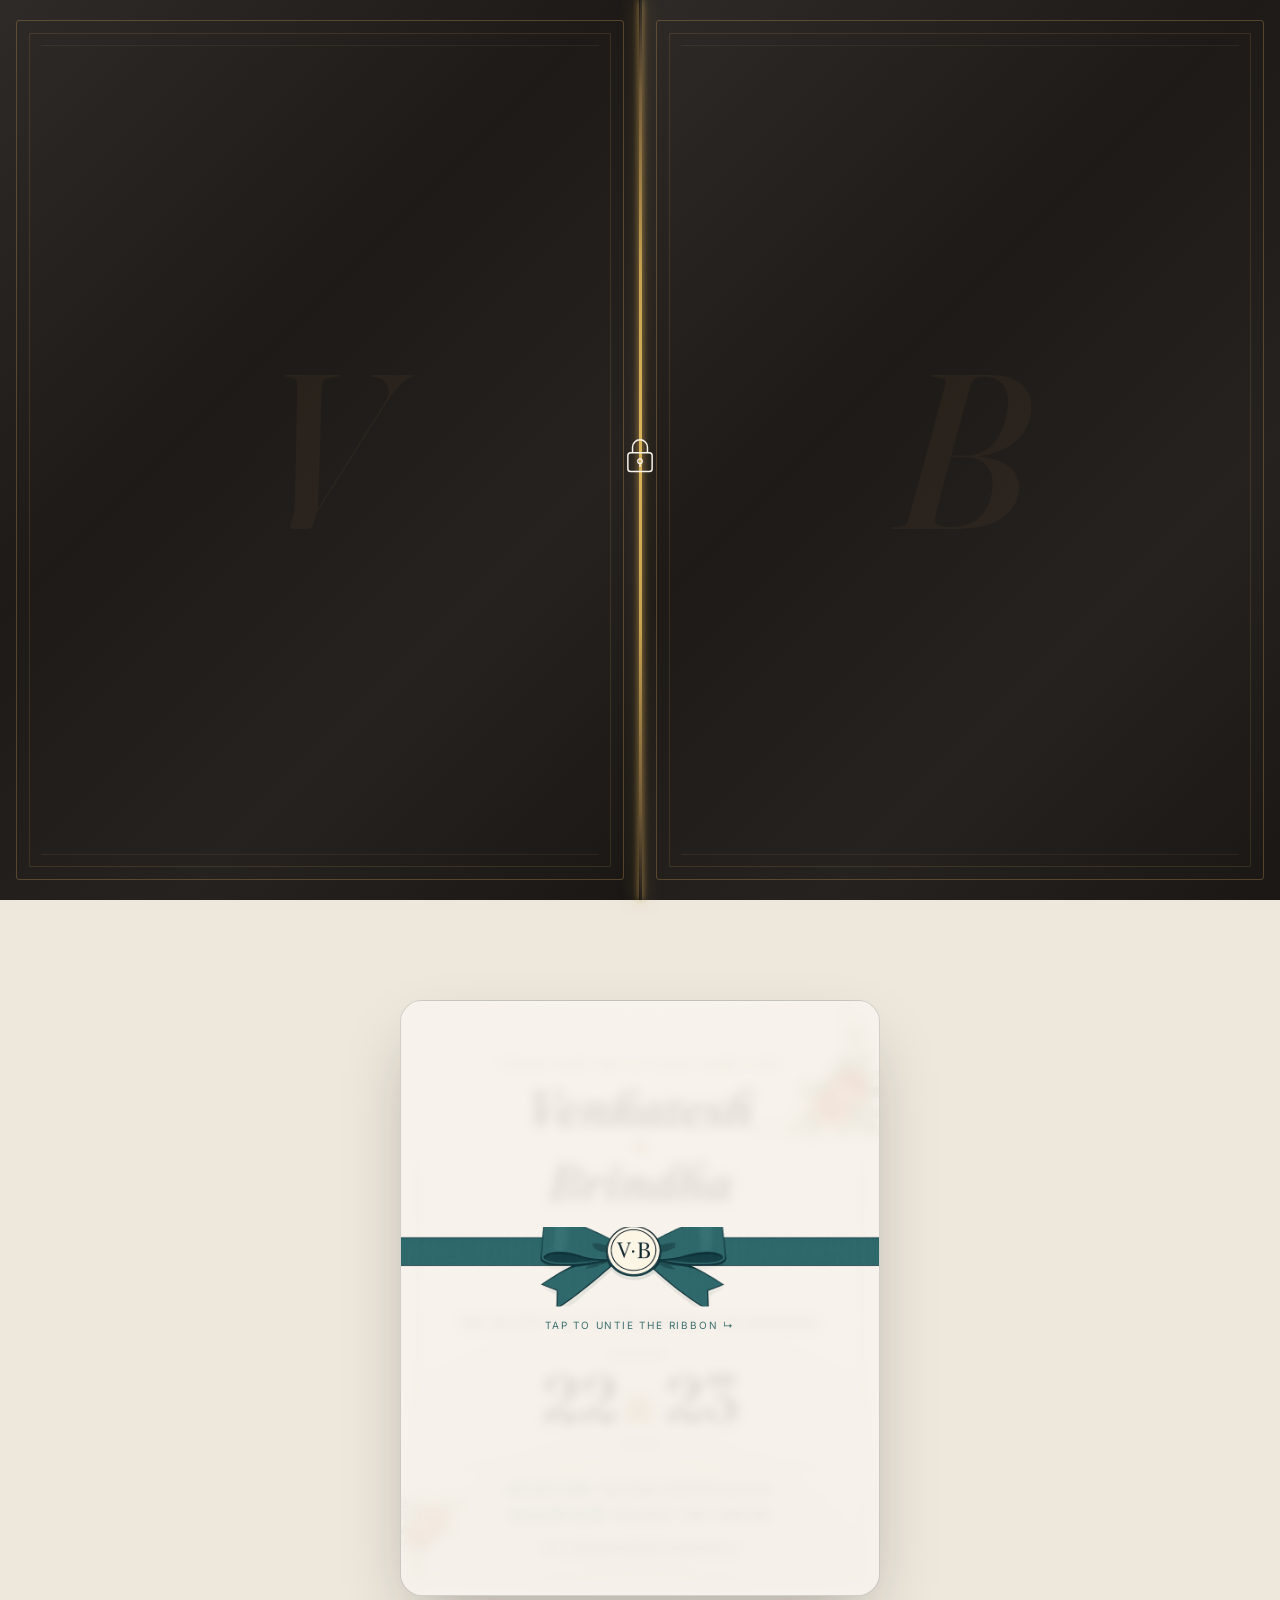
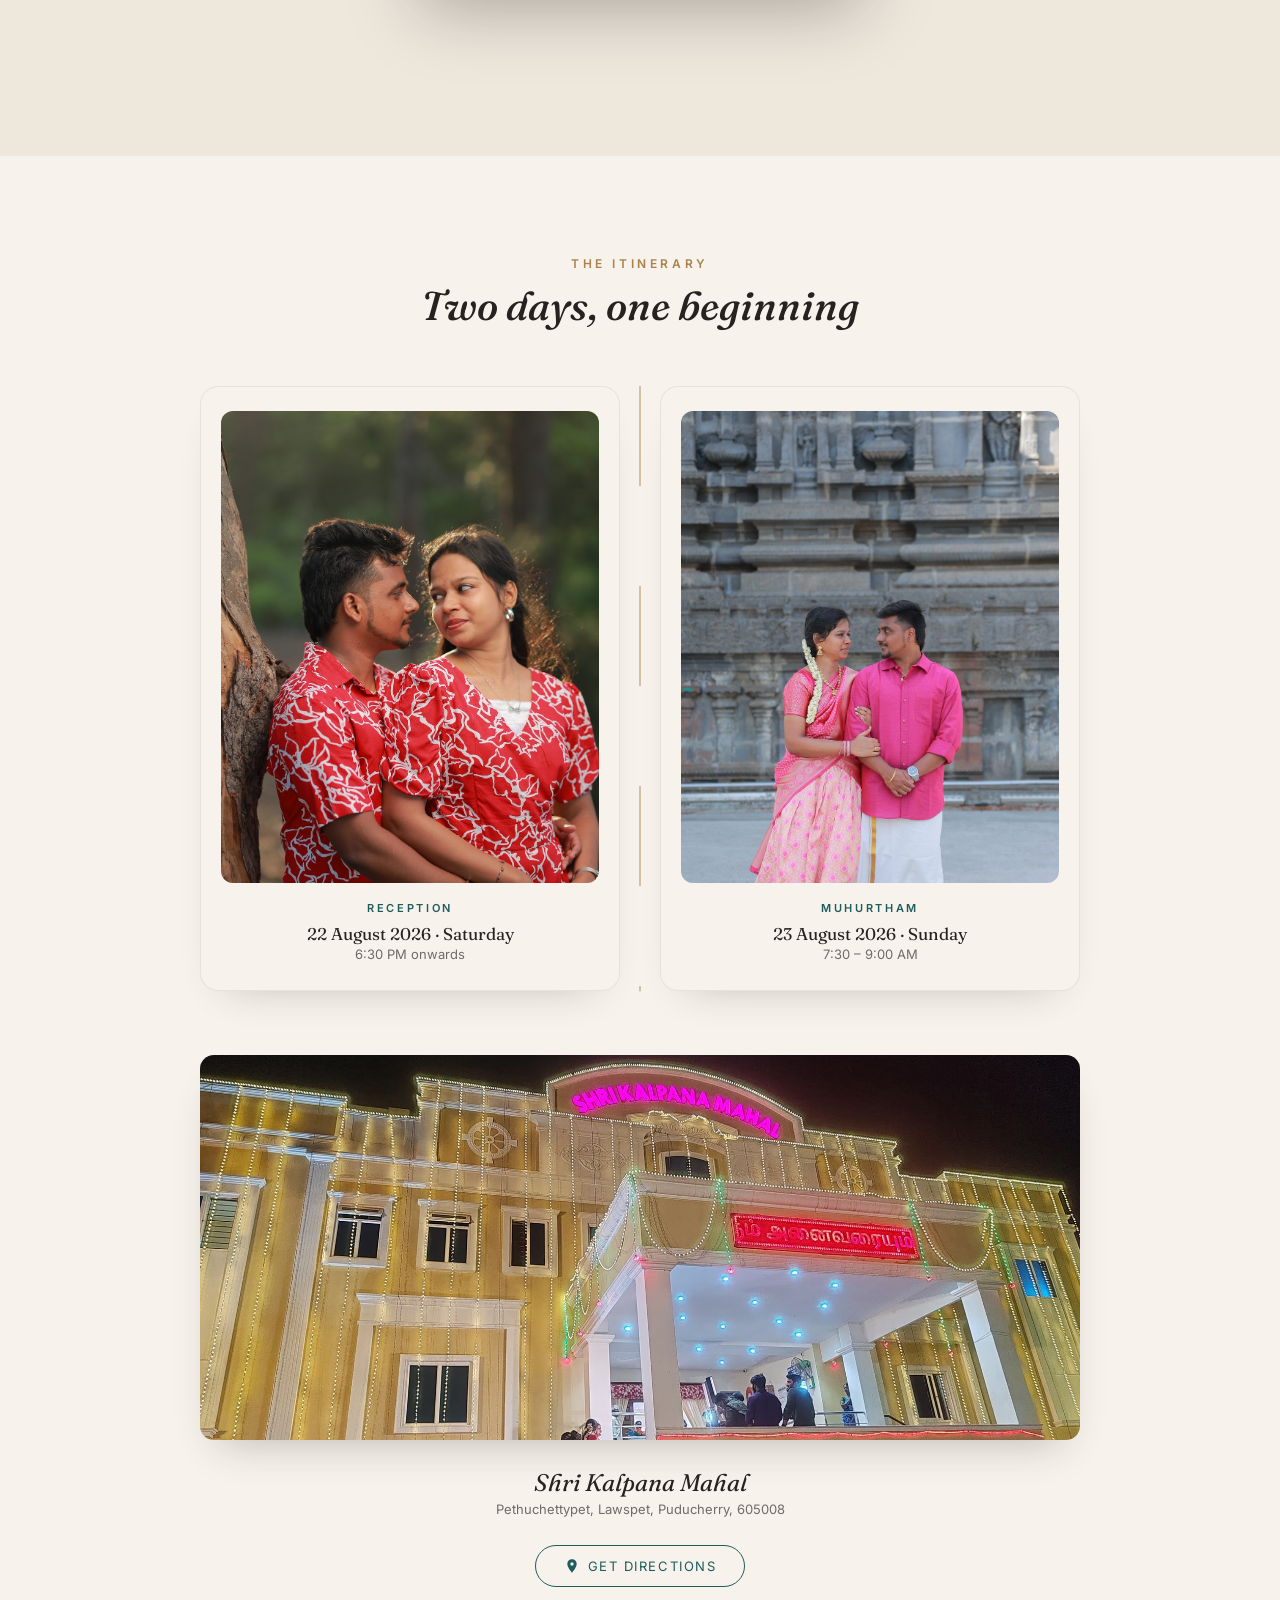
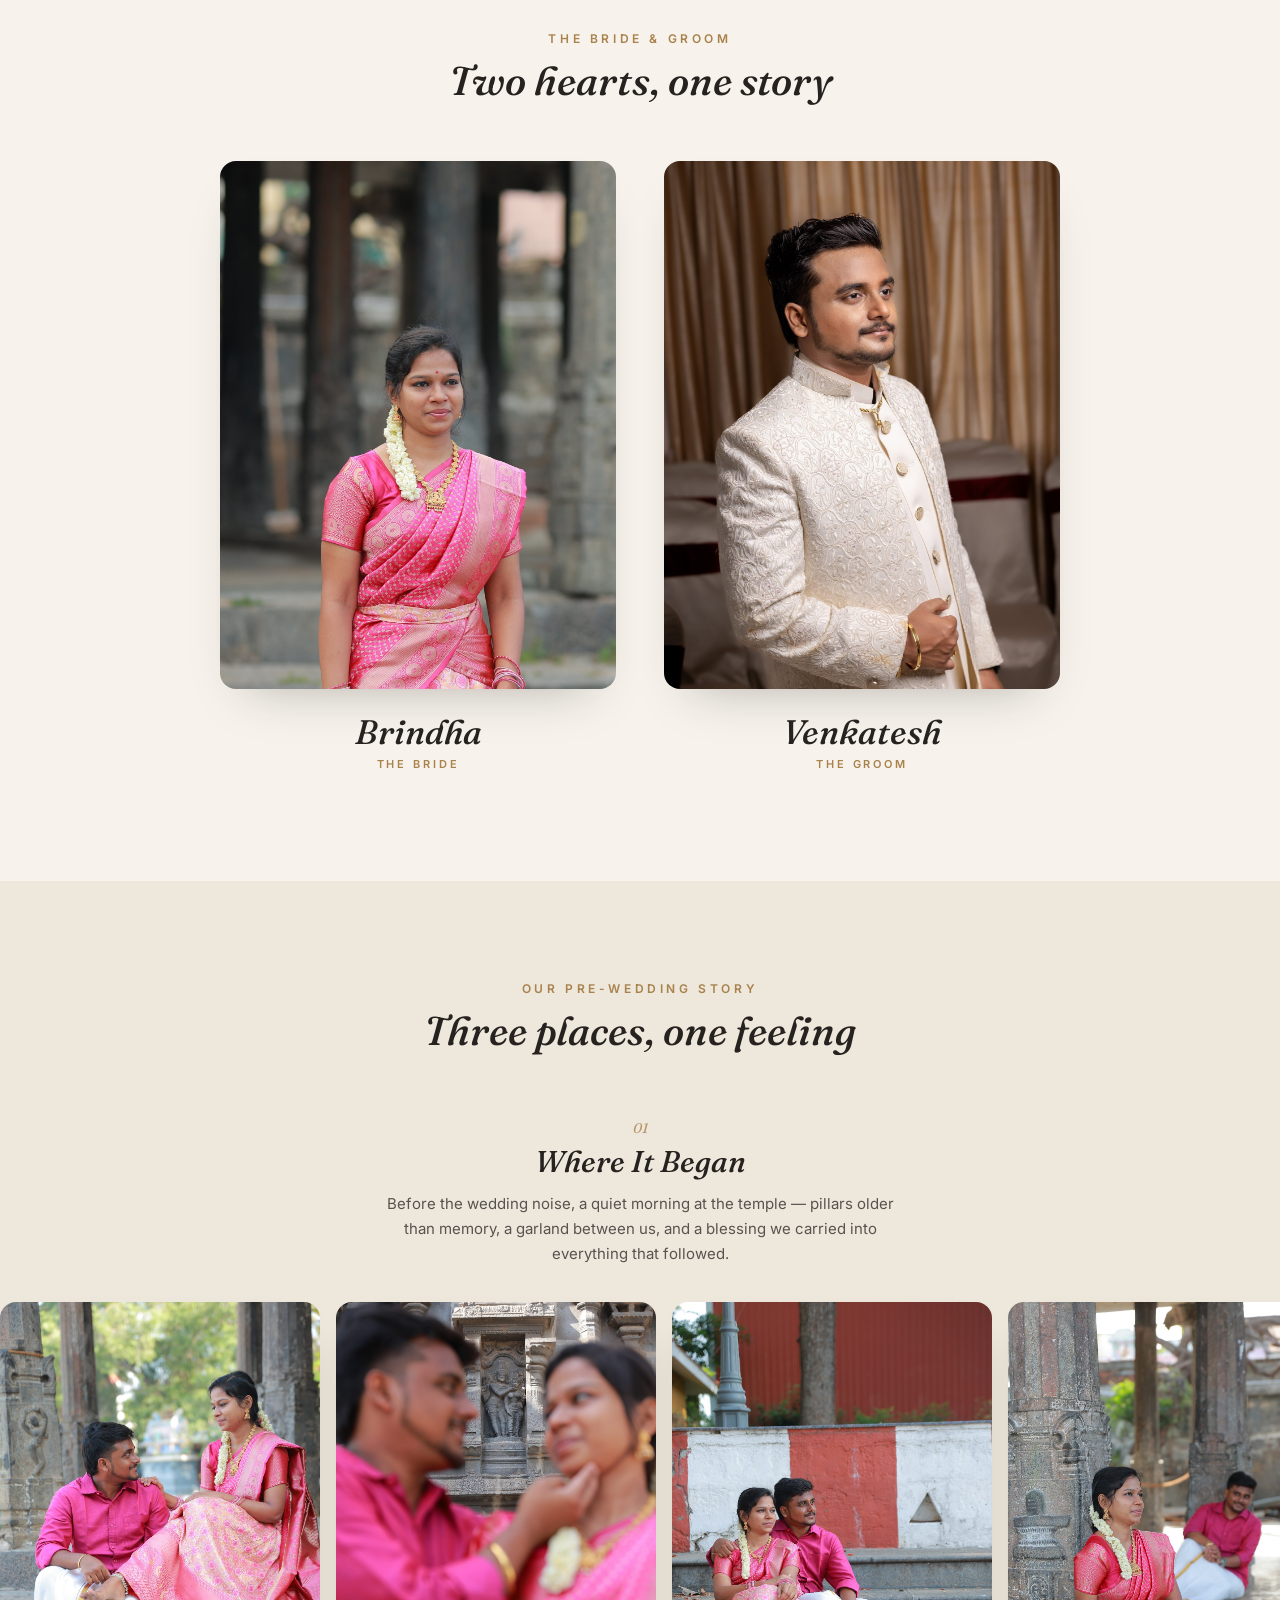
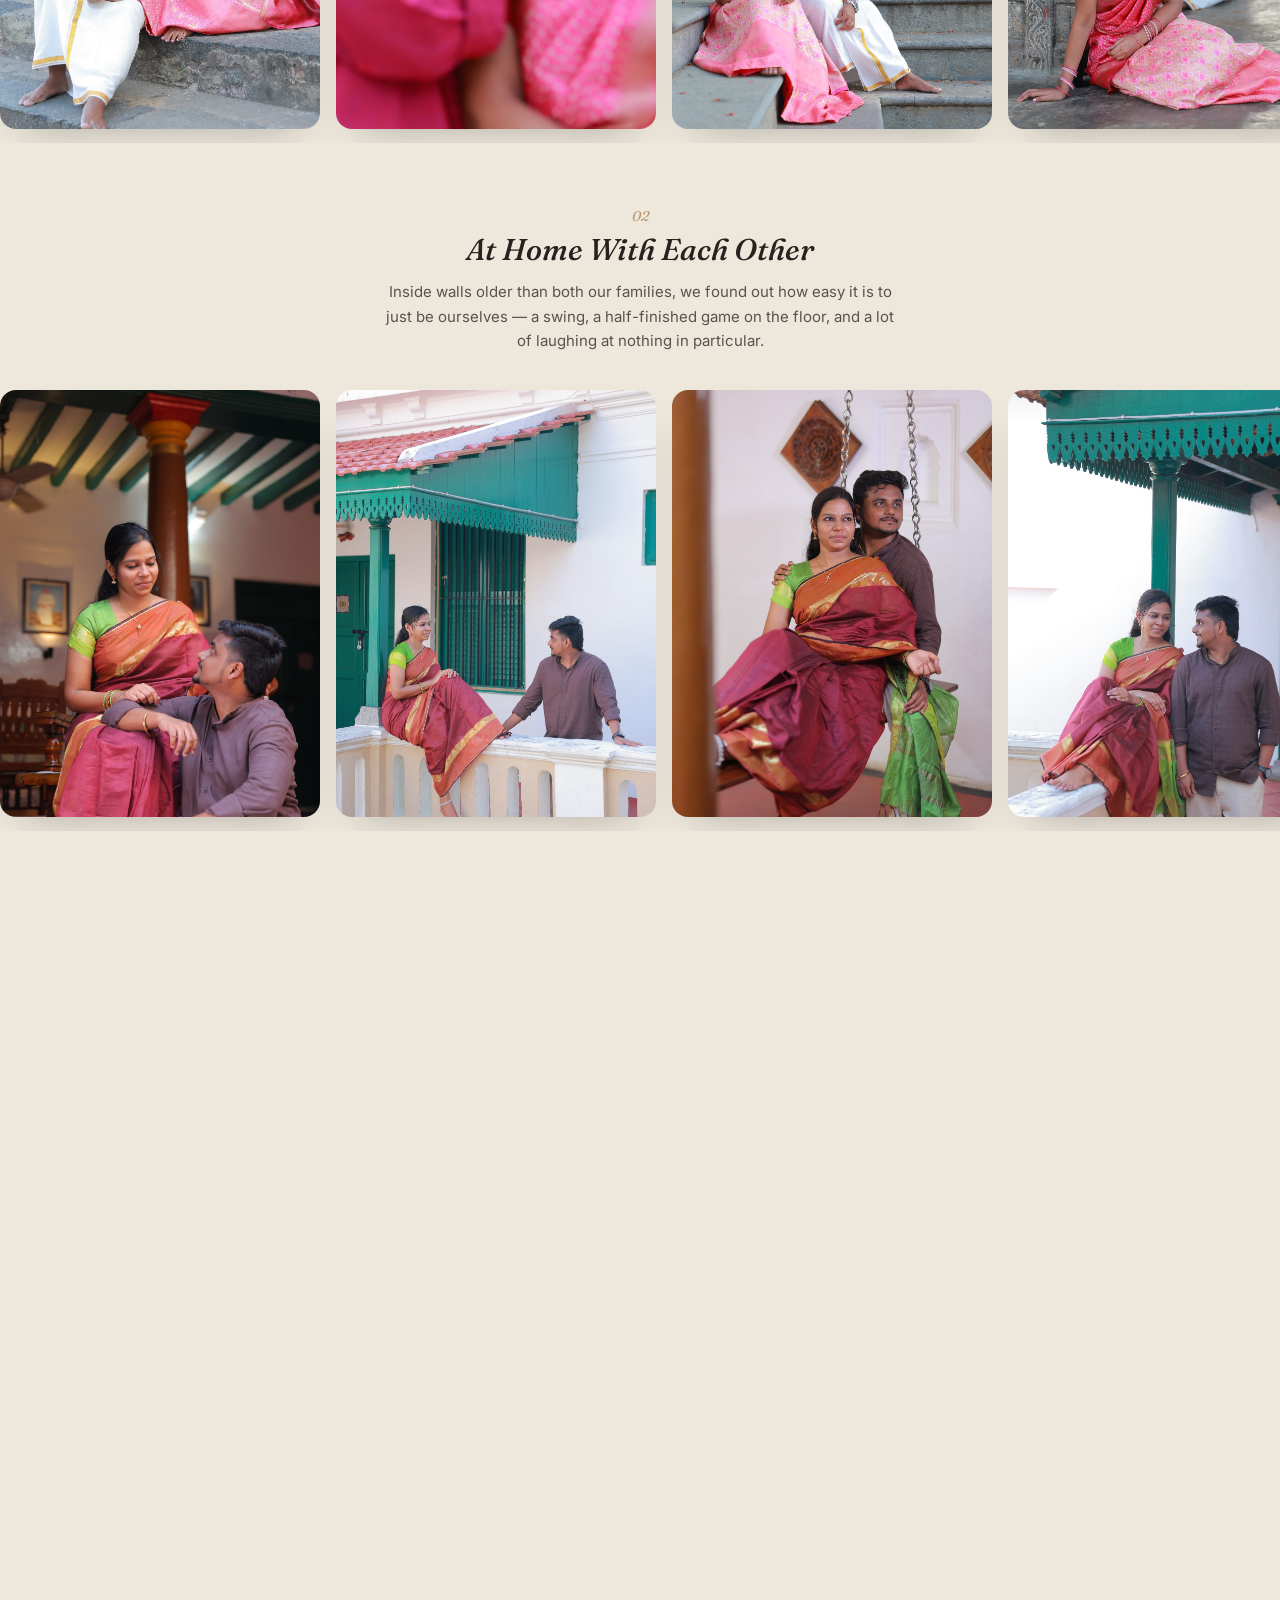
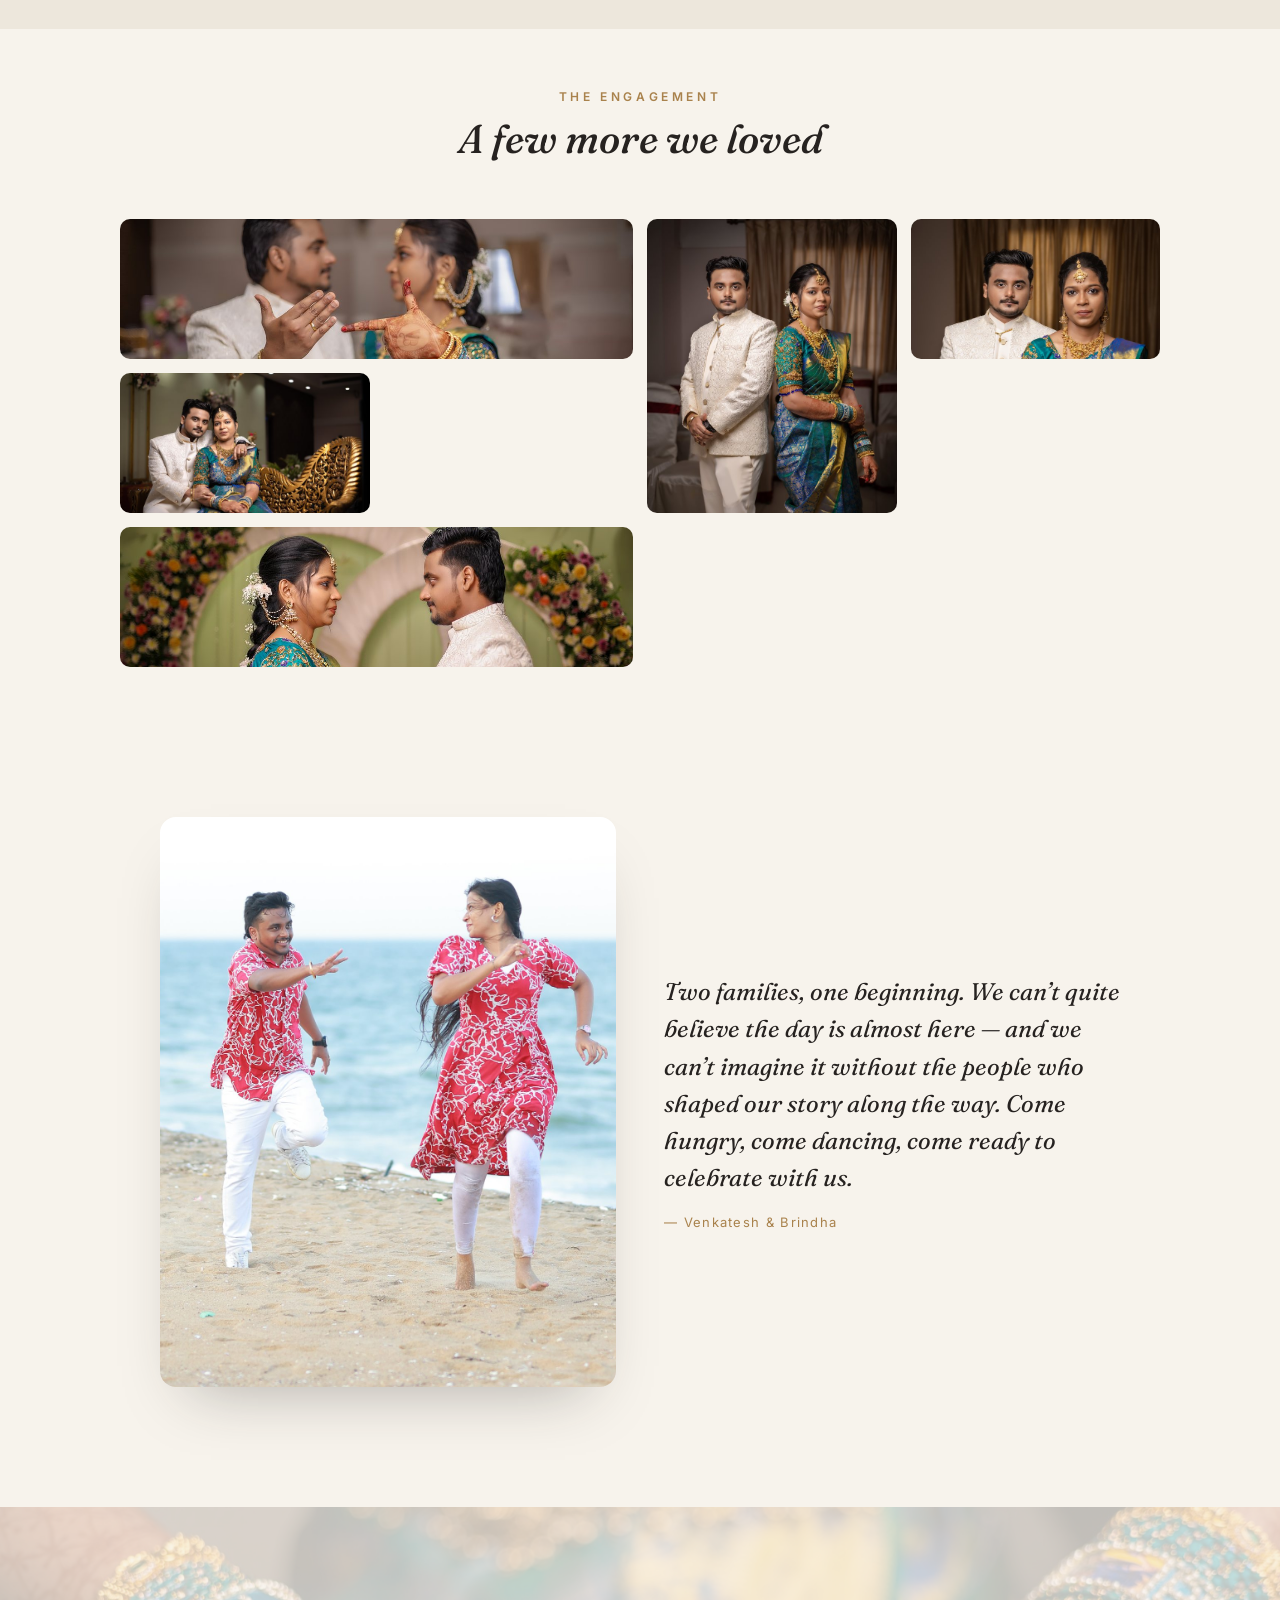
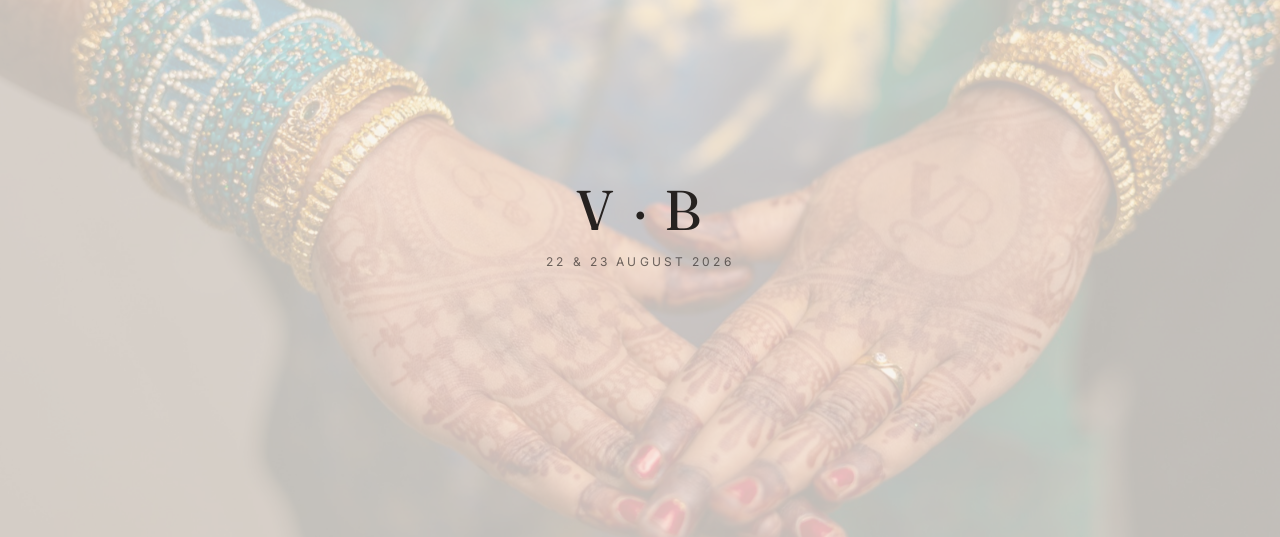
==== commit 878655e6: "Add favicon and social preview image from silhouette photo Tab icon, Apple touch icon (iOS home scre" ====
--- a/invite.html
+++ b/invite.html
@@ -5,6 +5,10 @@
 <meta name="viewport" content="width=device-width, initial-scale=1" />
 <title>Venkatesh &amp; Brindha — 22 &amp; 23 August 2026</title>
 <meta name="description" content="Venkatesh and Brindha invite you to their wedding — Reception on 22 August and Muhurtham on 23 August 2026, at Shri Kalpana Mahal, Puducherry." />
+<link rel="icon" type="image/x-icon" href="favicon.ico" />
+<link rel="icon" type="image/png" sizes="32x32" href="favicon.png" />
+<link rel="apple-touch-icon" sizes="180x180" href="images/optimized/apple-touch-icon.png" />
+<meta property="og:image" content="images/optimized/favicon-512.png" />
 <link rel="preconnect" href="https://fonts.googleapis.com">
 <link rel="preconnect" href="https://fonts.gstatic.com" crossorigin>
 <link href="https://fonts.googleapis.com/css2?family=Fraunces:ital,opsz,wght@0,9..144,300;0,9..144,500;1,9..144,400;1,9..144,500&family=Inter:wght@400;500;600&display=swap" rel="stylesheet">
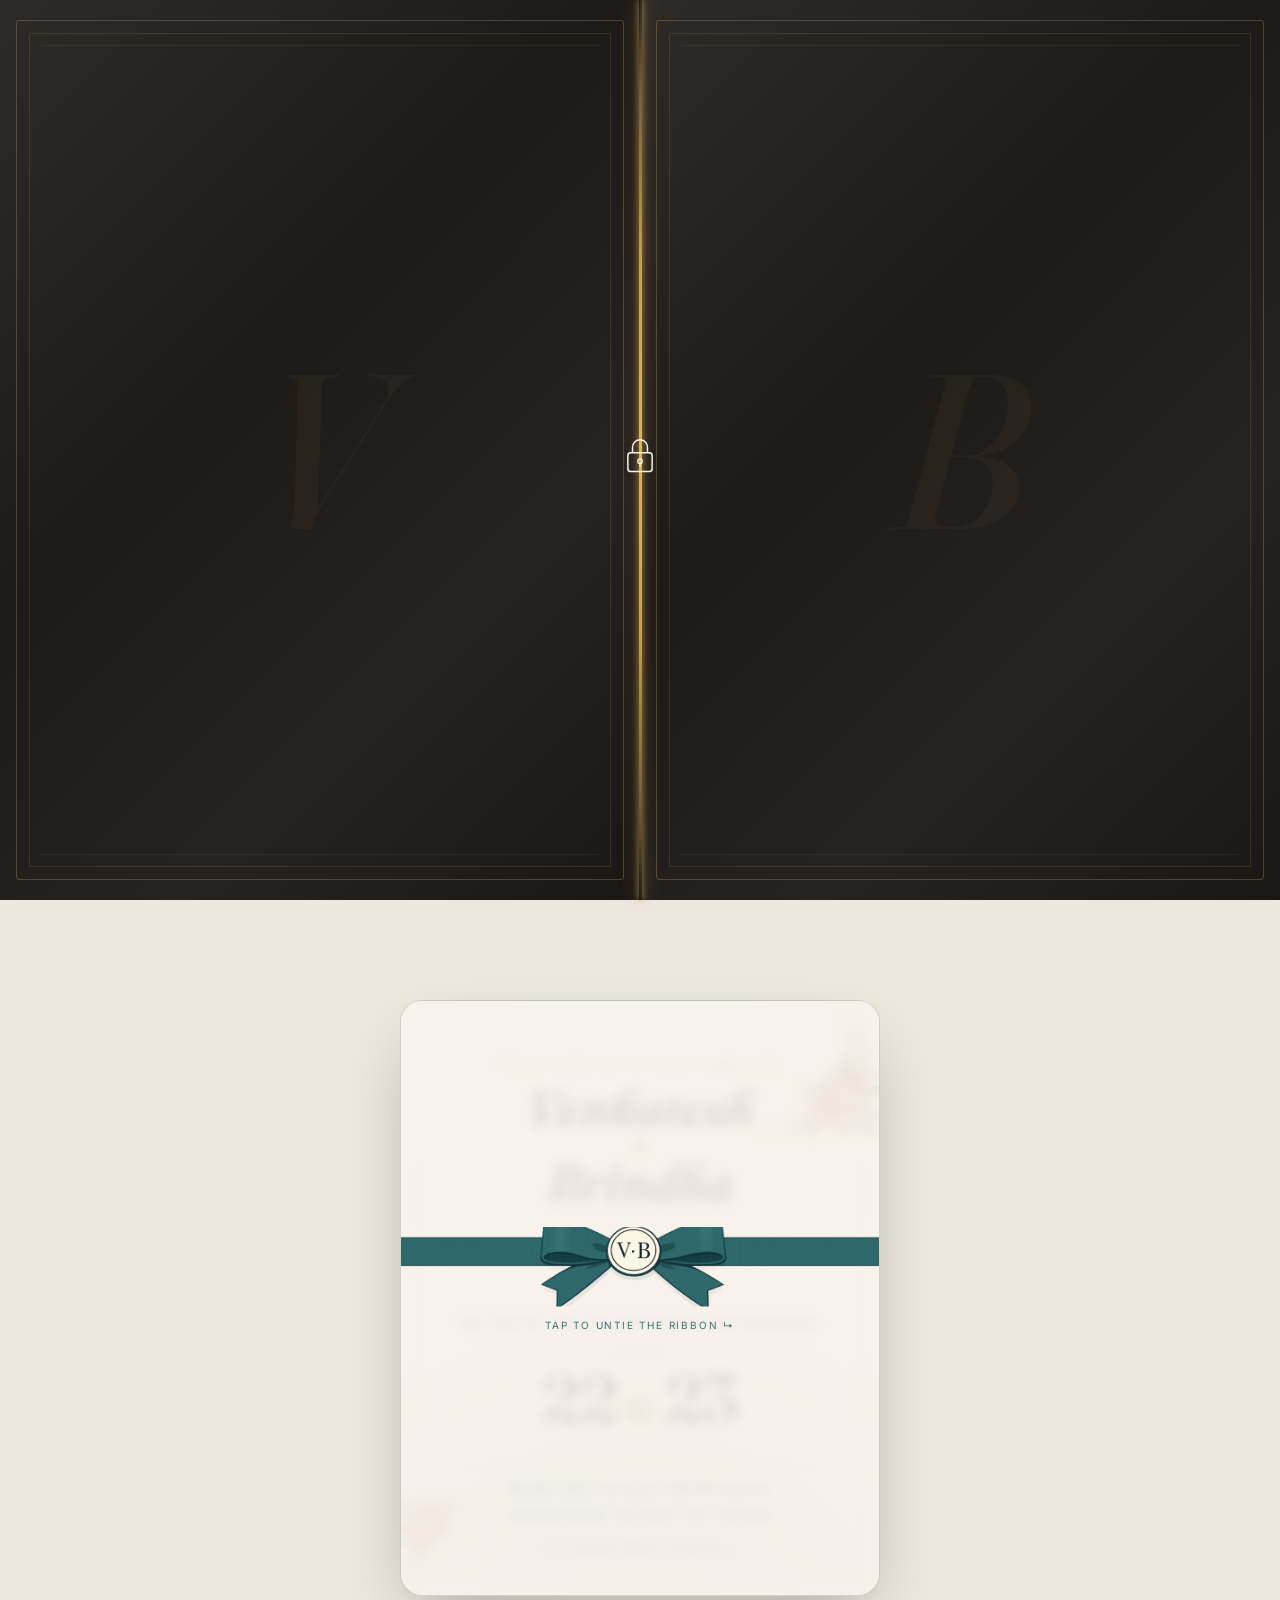
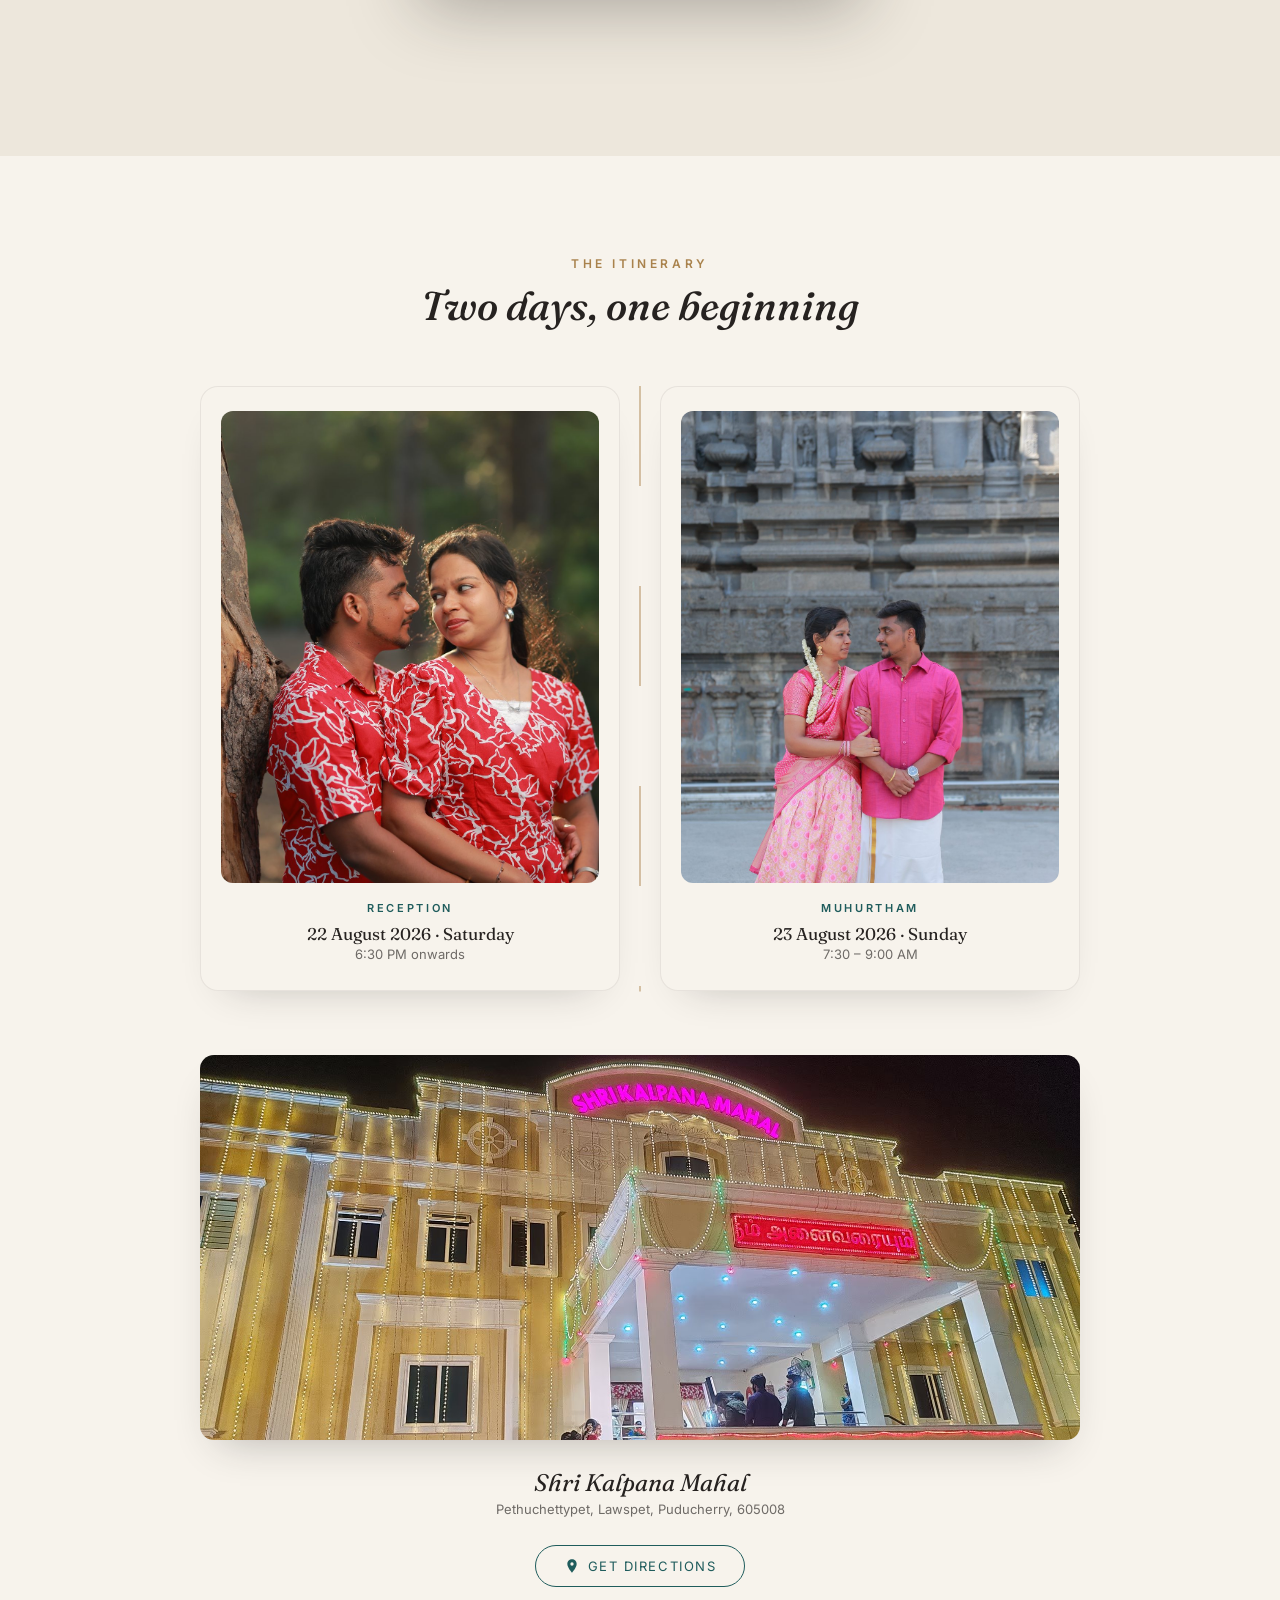
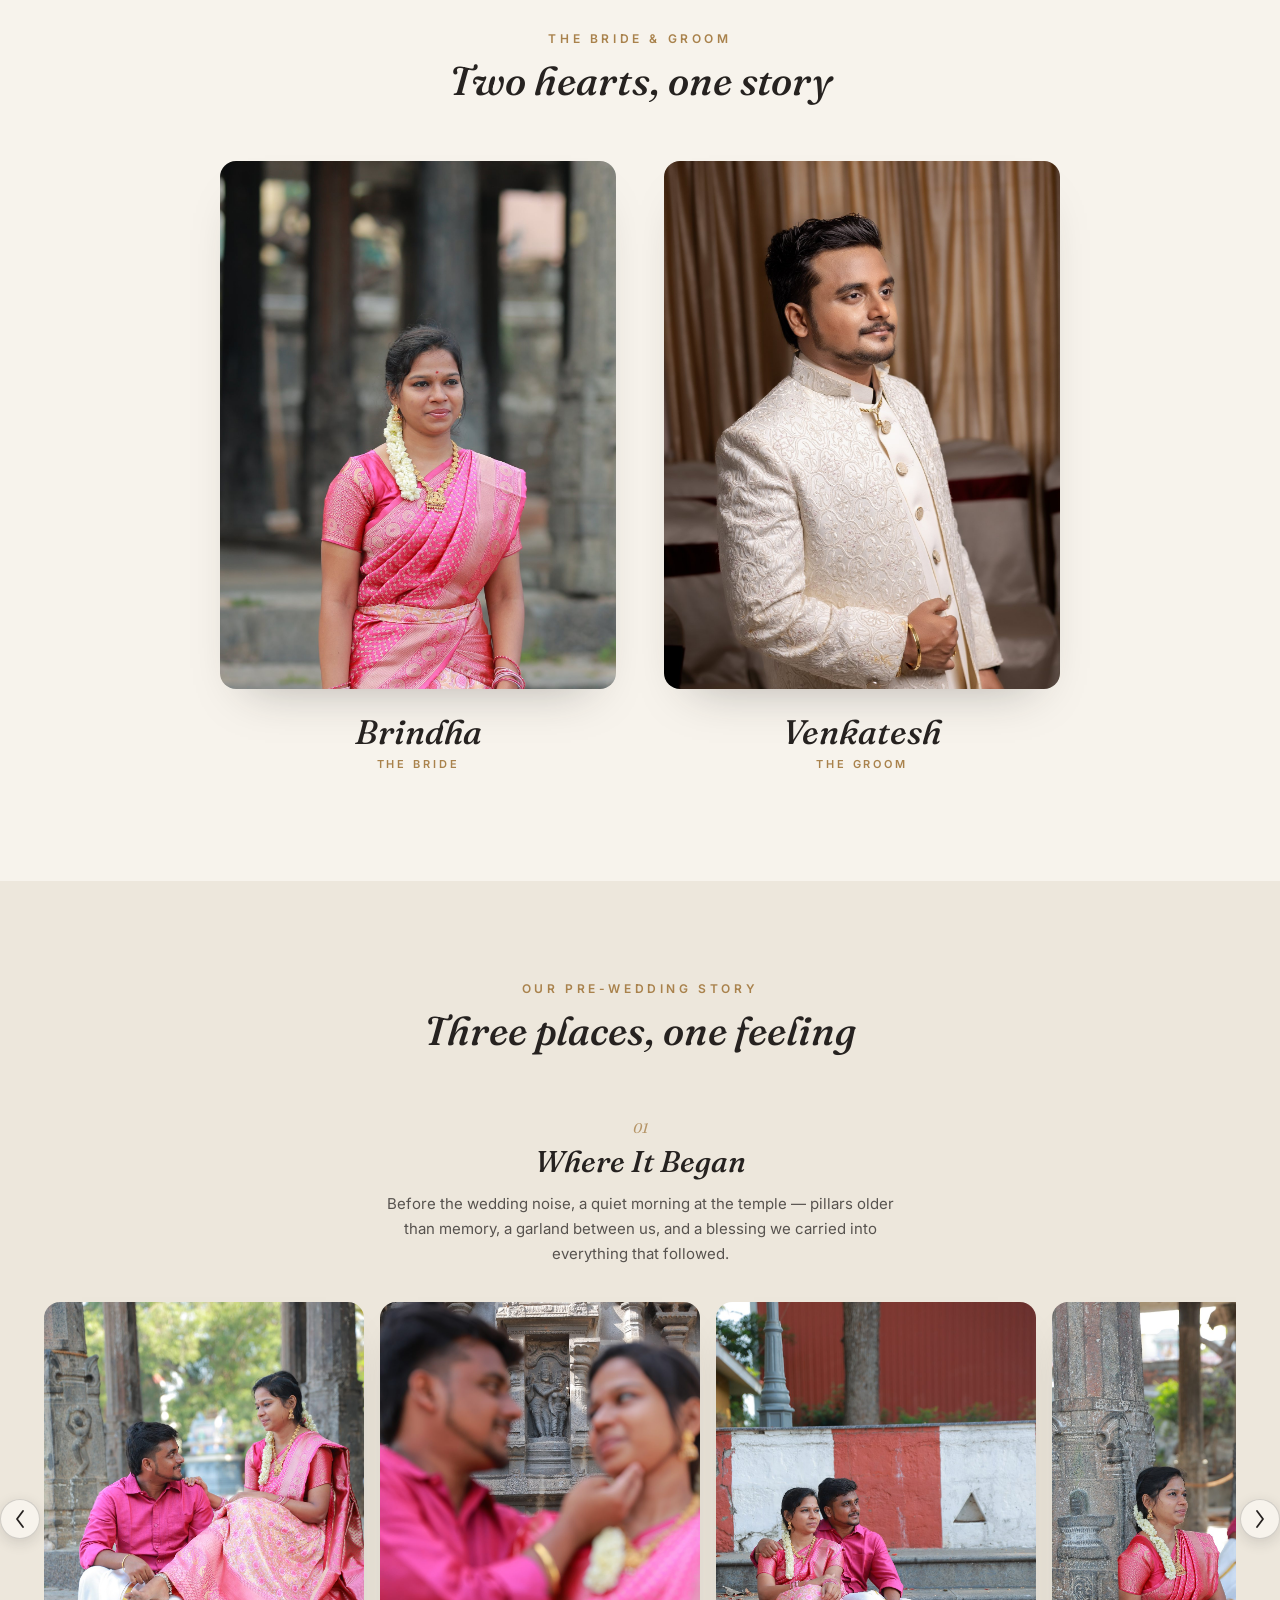
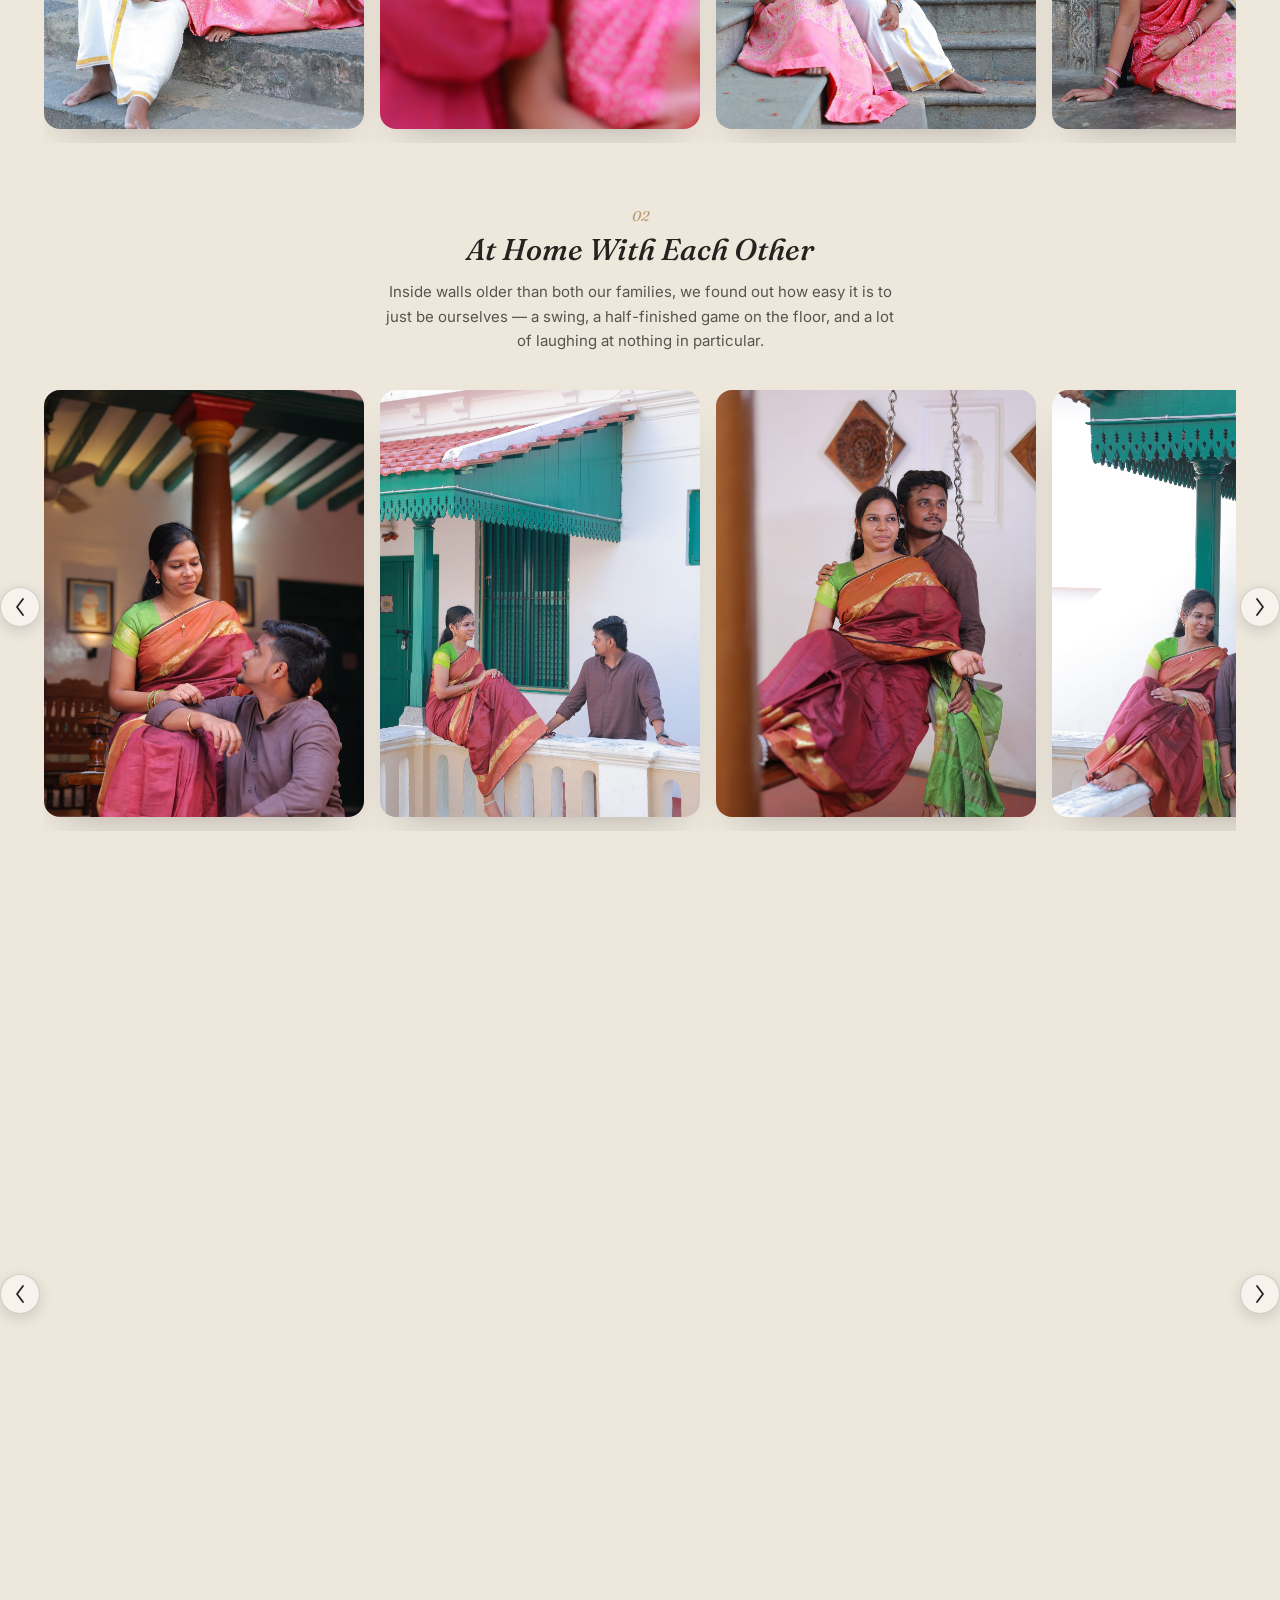
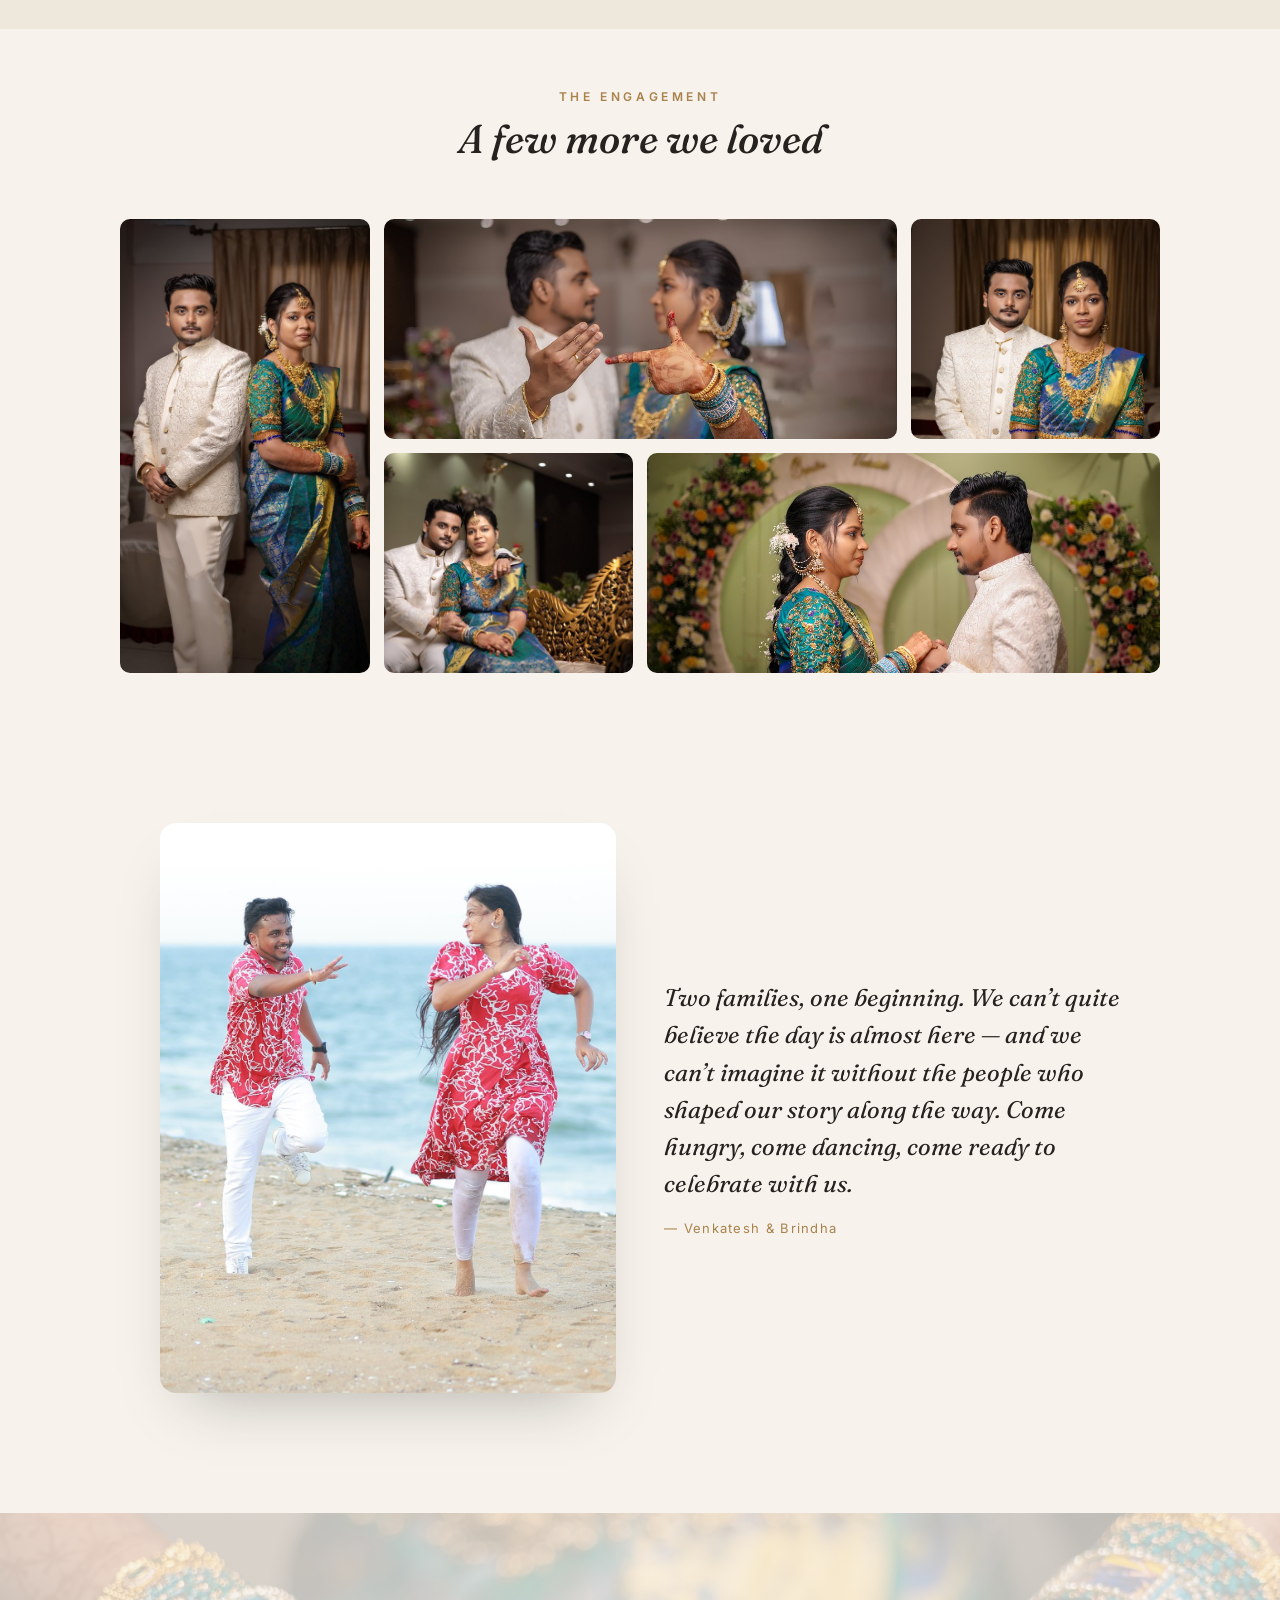
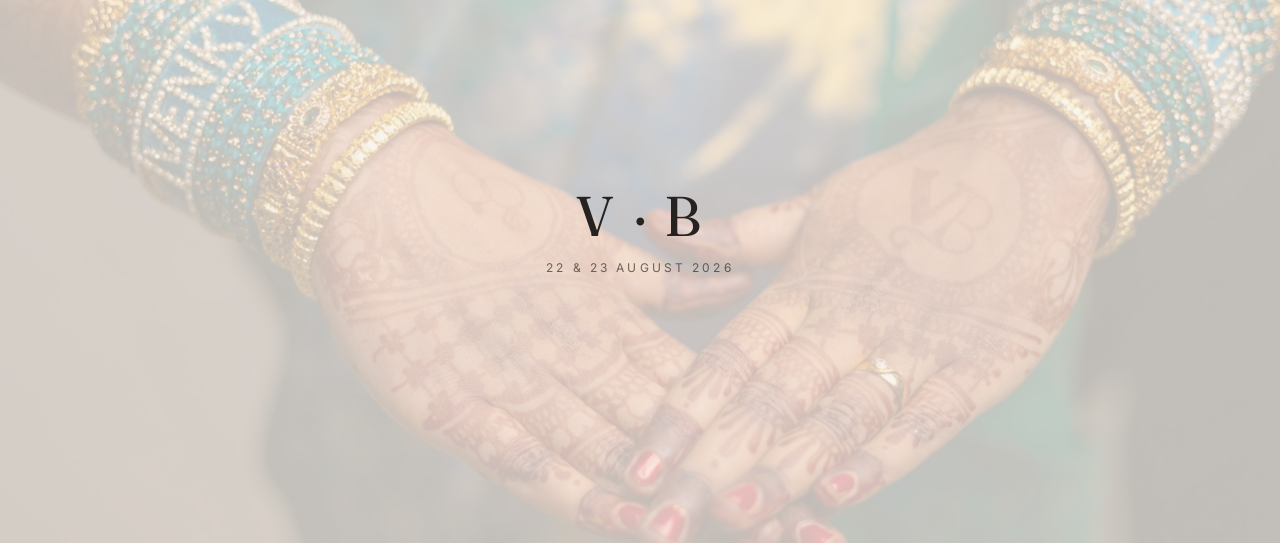
==== commit c360017f: "Fixes" ====
--- a/invite.html
+++ b/invite.html
@@ -188,12 +188,17 @@
         <h3 class="story__title">Where It Began</h3>
         <p class="story__text">Before the wedding noise, a quiet morning at the temple — pillars older than memory, a garland between us, and a blessing we carried into everything that followed.</p>
       </div>
-      <div class="story__filmstrip" data-filmstrip>
+      <div class="story__filmstrip-wrap">
+        <button class="story__arrow story__arrow--prev" aria-label="Previous photos"><svg viewBox="0 0 10 20" fill="none" xmlns="http://www.w3.org/2000/svg"><path d="M8 2L2 10l6 8" stroke="currentColor" stroke-width="1.8" stroke-linecap="round" stroke-linejoin="round"/></svg></button>
+        <div class="story__filmstrip" data-filmstrip>
         <div class="story__photo"><img src="images/optimized/story-temple-01.jpg" alt="Venkatesh and Brindha leaning close together at the temple, soft afternoon light" loading="lazy" style="--focal:50% 30%"></div>
         <div class="story__photo"><img src="images/optimized/story-temple-02.jpg" alt="A quiet forehead-to-forehead moment between Venkatesh and Brindha" loading="lazy" style="--focal:50% 35%"></div>
         <div class="story__photo"><img src="images/optimized/story-temple-03.jpg" alt="Brindha with a traditional flower garland, temple portrait" loading="lazy" style="--focal:50% 20%"></div>
         <div class="story__photo"><img src="images/optimized/story-temple-04.jpg" alt="Venkatesh and Brindha seated together among ancient temple pillars" loading="lazy" style="--focal:50% 25%"></div>
         <div class="story__photo"><img src="images/optimized/story-temple-05.jpg" alt="A candid moment walking along the temple's old stone wall" loading="lazy" style="--focal:65% 55%"></div>
+          <div class="story__photo"><img src="images/optimized/story-temple-06.jpg" alt="Venkatesh and Brindha in a tender forehead-to-forehead moment among temple pillars" loading="lazy" style="--focal:50% 28%"></div>
+        </div>
+        <button class="story__arrow story__arrow--next" aria-label="Next photos"><svg viewBox="0 0 10 20" fill="none" xmlns="http://www.w3.org/2000/svg"><path d="M2 2l6 8-6 8" stroke="currentColor" stroke-width="1.8" stroke-linecap="round" stroke-linejoin="round"/></svg></button>
       </div>
     </div>
 
@@ -203,13 +208,17 @@
         <h3 class="story__title">At Home With Each Other</h3>
         <p class="story__text">Inside walls older than both our families, we found out how easy it is to just be ourselves — a swing, a half-finished game on the floor, and a lot of laughing at nothing in particular.</p>
       </div>
-      <div class="story__filmstrip" data-filmstrip>
+      <div class="story__filmstrip-wrap">
+        <button class="story__arrow story__arrow--prev" aria-label="Previous photos"><svg viewBox="0 0 10 20" fill="none" xmlns="http://www.w3.org/2000/svg"><path d="M8 2L2 10l6 8" stroke="currentColor" stroke-width="1.8" stroke-linecap="round" stroke-linejoin="round"/></svg></button>
+        <div class="story__filmstrip" data-filmstrip>
         <div class="story__photo"><img src="images/optimized/story-indoor-01.jpg" alt="Venkatesh and Brindha sharing a close conversation in a heritage courtyard" loading="lazy" style="--focal:50% 20%"></div>
         <div class="story__photo"><img src="images/optimized/story-indoor-02.jpg" alt="Brindha and Venkatesh on a traditional wooden swing" loading="lazy" style="--focal:50% 25%"></div>
         <div class="story__photo"><img src="images/optimized/story-indoor-06.jpg" alt="Both together on the oonjal swing, carved wooden wall art behind them" loading="lazy" style="--focal:50% 30%"></div>
         <div class="story__photo"><img src="images/optimized/story-indoor-03.jpg" alt="Brindha mid-twirl, saree flowing, playing hopscotch on the courtyard floor" loading="lazy" style="--focal:50% 30%"></div>
         <div class="story__photo"><img src="images/optimized/story-indoor-04.jpg" alt="A warm, close moment on the swing inside the heritage home" loading="lazy" style="--focal:50% 38%"></div>
         <div class="story__photo"><img src="images/optimized/story-indoor-05.jpg" alt="Venkatesh and Brindha in the colourful pillared courtyard" loading="lazy" style="--focal:50% 25%"></div>
+        </div>
+        <button class="story__arrow story__arrow--next" aria-label="Next photos"><svg viewBox="0 0 10 20" fill="none" xmlns="http://www.w3.org/2000/svg"><path d="M2 2l6 8-6 8" stroke="currentColor" stroke-width="1.8" stroke-linecap="round" stroke-linejoin="round"/></svg></button>
       </div>
     </div>
 
@@ -219,13 +228,17 @@
         <h3 class="story__title">Into the Open</h3>
         <p class="story__text">Then the wind picked up, the light turned gold, and we just ran. Some of our favourite frames are the ones where we forgot the camera was even there.</p>
       </div>
-      <div class="story__filmstrip" data-filmstrip>
+      <div class="story__filmstrip-wrap">
+        <button class="story__arrow story__arrow--prev" aria-label="Previous photos"><svg viewBox="0 0 10 20" fill="none" xmlns="http://www.w3.org/2000/svg"><path d="M8 2L2 10l6 8" stroke="currentColor" stroke-width="1.8" stroke-linecap="round" stroke-linejoin="round"/></svg></button>
+        <div class="story__filmstrip" data-filmstrip>
         <div class="story__photo"><img src="images/optimized/story-outdoor-01.jpg" alt="Venkatesh and Brindha laughing together on a fallen log in the woods" loading="lazy" style="--focal:50% 35%"></div>
         <div class="story__photo"><img src="images/optimized/story-outdoor-02.jpg" alt="A quiet portrait leaning against a tree in the forest" loading="lazy" style="--focal:50% 30%"></div>
         <div class="story__photo"><img src="images/optimized/story-outdoor-03.jpg" alt="Brindha and Venkatesh on the beach at golden hour, wind in her hair" loading="lazy" style="--focal:50% 30%"></div>
         <div class="story__photo"><img src="images/optimized/story-outdoor-06.jpg" alt="Venkatesh and Brindha together on the beach, ocean behind them" loading="lazy" style="--focal:50% 30%"></div>
         <div class="story__photo"><img src="images/optimized/story-outdoor-04.jpg" alt="Venkatesh and Brindha running together on the sand" loading="lazy" style="--focal:50% 35%"></div>
         <div class="story__photo"><img src="images/optimized/story-outdoor-05.jpg" alt="Two sets of footprints trailing down an empty beach" loading="lazy" style="--focal:50% 55%"></div>
+        </div>
+        <button class="story__arrow story__arrow--next" aria-label="Next photos"><svg viewBox="0 0 10 20" fill="none" xmlns="http://www.w3.org/2000/svg"><path d="M2 2l6 8-6 8" stroke="currentColor" stroke-width="1.8" stroke-linecap="round" stroke-linejoin="round"/></svg></button>
       </div>
     </div>
   </section>
--- a/css/style.css
+++ b/css/style.css
@@ -1,893 +1,1317 @@
 /* ===== tokens ===== */
-:root{
-  --ivory:#F7F3EC;
-  --stage:#EDE7DC;
-  --charcoal:#262220;
-  --sage:#8A9A7E;
-  --teal:#1F5C5C;
-  --bronze:#A9824C;
-}
-
-*{box-sizing:border-box; margin:0; padding:0;}
-html{scroll-behavior:smooth;}
+:root {
+  --ivory: #f7f3ec;
+  --stage: #ede7dc;
+  --charcoal: #262220;
+  --sage: #8a9a7e;
+  --teal: #1f5c5c;
+  --bronze: #a9824c;
+}
+
+* {
+  box-sizing: border-box;
+  margin: 0;
+  padding: 0;
+}
+html {
+  scroll-behavior: smooth;
+}
 
 /* ===== GATE OVERLAY (panels slide open to reveal hero) ===== */
-.go{
-  position:fixed; inset:0; z-index:200;
-  pointer-events:none;
-}
-body.gate-active{ overflow:hidden; pointer-events:none; }
+.go {
+  position: fixed;
+  inset: 0;
+  z-index: 200;
+  pointer-events: none;
+}
+body.gate-active {
+  overflow: hidden;
+  pointer-events: none;
+}
 
 /* The two door panels — deep charcoal with a warm gradient for material depth */
-.go__panel{
-  position:absolute; top:0; bottom:0;
-  width:50%;
-  background:linear-gradient(135deg,
-    #2e2a27 0%, #1e1a17 40%, #262220 70%, #1a1714 100%);
-  will-change:transform;
-  overflow:hidden;
-}
-.go__panel--l{ left:0; }
-.go__panel--r{ right:0; }
+.go__panel {
+  position: absolute;
+  top: 0;
+  bottom: 0;
+  width: 50%;
+  background: linear-gradient(
+    135deg,
+    #2e2a27 0%,
+    #1e1a17 40%,
+    #262220 70%,
+    #1a1714 100%
+  );
+  will-change: transform;
+  overflow: hidden;
+}
+.go__panel--l {
+  left: 0;
+}
+.go__panel--r {
+  right: 0;
+}
 
 /* V / B watermark monogram — large faint letter giving each door its identity */
-.go__mono{
-  position:absolute;
-  top:50%; left:50%;
-  transform:translate(-50%,-50%);
-  font-family:'Fraunces', serif;
-  font-style:italic;
-  font-weight:500;
-  font-size:clamp(140px, 30vw, 220px);
-  color:rgba(169,130,76,0.07);
-  line-height:1;
-  pointer-events:none;
-  user-select:none;
+.go__mono {
+  position: absolute;
+  top: 50%;
+  left: 50%;
+  transform: translate(-50%, -50%);
+  font-family: "Fraunces", serif;
+  font-style: italic;
+  font-weight: 500;
+  font-size: clamp(140px, 30vw, 220px);
+  color: rgba(169, 130, 76, 0.07);
+  line-height: 1;
+  pointer-events: none;
+  user-select: none;
 }
 
 /* Outer decorative frame */
-.go__panel-inner{
-  position:absolute;
-  inset:20px 16px;
-  border:1px solid rgba(169,130,76,0.4);
-  border-radius:3px;
+.go__panel-inner {
+  position: absolute;
+  inset: 20px 16px;
+  border: 1px solid rgba(169, 130, 76, 0.4);
+  border-radius: 3px;
 }
 /* Inner second frame — creates depth/layered door panel look */
-.go__panel-inner::before{
-  content:"";
-  position:absolute;
-  inset:12px;
-  border:1px solid rgba(169,130,76,0.2);
-  border-radius:1px;
+.go__panel-inner::before {
+  content: "";
+  position: absolute;
+  inset: 12px;
+  border: 1px solid rgba(169, 130, 76, 0.2);
+  border-radius: 1px;
 }
 /* Subtle corner ornaments on inner frame */
-.go__panel-inner::after{
-  content:"";
-  position:absolute;
-  inset:24px;
-  border-top:1px solid rgba(169,130,76,0.12);
-  border-bottom:1px solid rgba(169,130,76,0.12);
+.go__panel-inner::after {
+  content: "";
+  position: absolute;
+  inset: 24px;
+  border-top: 1px solid rgba(169, 130, 76, 0.12);
+  border-bottom: 1px solid rgba(169, 130, 76, 0.12);
 }
 
 /* Center seam — bright bronze line with a halo glow suggesting the lock */
-.go__seam{
-  position:absolute;
-  top:0; bottom:0;
-  left:50%;
-  width:3px;
-  margin-left:-1.5px;
-  background:linear-gradient(to bottom,
+.go__seam {
+  position: absolute;
+  top: 0;
+  bottom: 0;
+  left: 50%;
+  width: 3px;
+  margin-left: -1.5px;
+  background: linear-gradient(
+    to bottom,
     transparent 0%,
-    rgba(169,130,76,0.6) 10%,
-    rgba(200,162,80,1) 30%,
-    rgba(220,180,90,1) 50%,
-    rgba(200,162,80,1) 70%,
-    rgba(169,130,76,0.6) 90%,
-    transparent 100%);
+    rgba(169, 130, 76, 0.6) 10%,
+    rgba(200, 162, 80, 1) 30%,
+    rgba(220, 180, 90, 1) 50%,
+    rgba(200, 162, 80, 1) 70%,
+    rgba(169, 130, 76, 0.6) 90%,
+    transparent 100%
+  );
   box-shadow:
-    0 0 18px rgba(200,162,80,0.6),
-    0 0 6px rgba(200,162,80,1);
-  z-index:2;
+    0 0 18px rgba(200, 162, 80, 0.6),
+    0 0 6px rgba(200, 162, 80, 1);
+  z-index: 2;
 }
 
 /* Lock icon centered at the seam */
-.go__lock{
-  position:absolute;
-  top:50%; left:50%;
-  transform:translate(-50%,-50%);
-  width:56px; height:56px;
-  color:var(--ivory);
-  will-change:transform,opacity;
-  z-index:3;
-}
-.go__lock svg{ width:100%; height:100%; overflow:visible; }
-.go__shackle{ transform-origin:50% 100%; transform-box:fill-box; }
-body{
-  font-family:'Inter',sans-serif;
-  color:var(--charcoal);
-  background:var(--ivory);
-  overflow-x:hidden;
-  animation:pageReveal 0.45s ease forwards;
-}
-@keyframes pageReveal{
-  from{ opacity:0; }
-  to{ opacity:1; }
-}
-img{max-width:100%; display:block;}
-section{position:relative;}
+.go__lock {
+  position: absolute;
+  top: 50%;
+  left: 50%;
+  transform: translate(-50%, -50%);
+  width: 56px;
+  height: 56px;
+  color: var(--ivory);
+  will-change: transform, opacity;
+  z-index: 3;
+}
+.go__lock svg {
+  width: 100%;
+  height: 100%;
+  overflow: visible;
+}
+.go__shackle {
+  transform-origin: 50% 100%;
+  transform-box: fill-box;
+}
+body {
+  font-family: "Inter", sans-serif;
+  color: var(--charcoal);
+  background: var(--ivory);
+  overflow-x: hidden;
+  animation: pageReveal 0.45s ease forwards;
+}
+@keyframes pageReveal {
+  from {
+    opacity: 0;
+  }
+  to {
+    opacity: 1;
+  }
+}
+img {
+  max-width: 100%;
+  display: block;
+}
+section {
+  position: relative;
+}
 
 /* shared reveal-on-scroll (JS toggles .is-visible) */
-.reveal, .reveal-left, .reveal-right{
-  opacity:0;
-  transition:opacity 0.8s ease, transform 0.8s cubic-bezier(.22,.61,.36,1);
-}
-.reveal{ transform:translateY(16px); }
-.reveal-left{ transform:translateX(-24px); }
-.reveal-right{ transform:translateX(24px); }
-.reveal.is-visible, .reveal-left.is-visible, .reveal-right.is-visible{
-  opacity:1;
-  transform:none;
-}
-@media (prefers-reduced-motion: reduce){
-  .reveal, .reveal-left, .reveal-right{ transition:none; opacity:1; transform:none; }
-}
-
-.section-eyebrow{
-  text-align:center;
-  font-size:12px;
-  letter-spacing:0.3em;
-  text-transform:uppercase;
-  color:var(--bronze);
-  font-weight:600;
-  margin-bottom:10px;
-}
-.section-heading{
-  text-align:center;
-  font-family:'Fraunces', serif;
-  font-style:italic;
-  font-weight:500;
-  font-size:clamp(28px, 4vw, 40px);
-  margin-bottom:56px;
+.reveal,
+.reveal-left,
+.reveal-right {
+  opacity: 0;
+  transition:
+    opacity 0.8s ease,
+    transform 0.8s cubic-bezier(0.22, 0.61, 0.36, 1);
+}
+.reveal {
+  transform: translateY(16px);
+}
+.reveal-left {
+  transform: translateX(-24px);
+}
+.reveal-right {
+  transform: translateX(24px);
+}
+.reveal.is-visible,
+.reveal-left.is-visible,
+.reveal-right.is-visible {
+  opacity: 1;
+  transform: none;
+}
+@media (prefers-reduced-motion: reduce) {
+  .reveal,
+  .reveal-left,
+  .reveal-right {
+    transition: none;
+    opacity: 1;
+    transform: none;
+  }
+}
+
+.section-eyebrow {
+  text-align: center;
+  font-size: 12px;
+  letter-spacing: 0.3em;
+  text-transform: uppercase;
+  color: var(--bronze);
+  font-weight: 600;
+  margin-bottom: 10px;
+}
+.section-heading {
+  text-align: center;
+  font-family: "Fraunces", serif;
+  font-style: italic;
+  font-weight: 500;
+  font-size: clamp(28px, 4vw, 40px);
+  margin-bottom: 56px;
 }
 
 /* ===== 1. HERO ===== */
-.hero{
-  height:100vh; /* fallback for browsers without svh support */
-  height:100svh; /* accounts for mobile browser chrome so bottom content stays visible */
-  min-height:560px;
-  overflow:hidden;
-  display:flex;
-  align-items:flex-start;
-  justify-content:center;
-  background:#000000;
-}
-.hero__photo-wrap{
-  position:absolute; inset:0;
-  overflow:hidden;
-}
-.hero__photo{
-  position:absolute; inset:0;
-  background-size:cover;
-  background-position:center 10%;
-  animation:kenburns 14s ease-out forwards;
-}
-@keyframes heroPhotoIn{
-  from{ opacity:0; transform:translateY(60px); }
-  to{ opacity:1; transform:translateY(0); }
-}
-@keyframes kenburns{
-  from{ transform:scale(1); }
-  to{ transform:scale(1.08); }
-}
-.hero__scrim{
-  position:absolute; inset:0;
-  /* dark band at top (for the names) and bottom (for the scroll cue), clear through the middle where faces sit */
-  background:linear-gradient(to bottom,
-    rgba(38,34,32,0.55) 0%,
-    rgba(38,34,32,0.08) 18%,
-    rgba(38,34,32,0) 38%,
-    rgba(38,34,32,0) 70%,
-    rgba(38,34,32,0.45) 100%);
-}
-.hero__content{
-  position:relative;
-  z-index:1;
-  text-align:center;
-  color:var(--ivory);
-  padding-top:32px;
-}
-.hero__eyebrow{
-  font-size:11px;
-  letter-spacing:0.22em;
-  text-transform:uppercase;
-  opacity:0;
-  margin-bottom:8px;
-  animation:wordIn 0.9s ease forwards 0.1s;
-}
-.hero__names{
-  font-family:'Fraunces', serif;
-  font-style:italic;
-  font-weight:500;
-  font-size:clamp(38px, 8vw, 72px);
-  line-height:1.05;
-  letter-spacing:0.01em;
-}
-.hero__names .word{
-  display:inline-block;
-  opacity:0;
-  animation:wordIn 0.9s ease forwards;
-}
-.hero__names .word:nth-child(1){ animation-delay:0.3s; }
-.hero__names .word:nth-child(3){ animation-delay:0.7s; }
-.hero__amp{
-  display:inline-block;
-  margin:0 14px;
-  font-size:0.5em;
-  font-style:normal;
-  color:#E7D9B8;
-  opacity:0;
-  animation:wordIn 0.9s ease forwards 0.55s;
-}
-@keyframes wordIn{
-  from{ opacity:0; transform:translateY(14px); }
-  to{ opacity:1; transform:translateY(0); }
-}
-.hero__date{
-  margin-top:18px;
-  font-size:13px;
-  letter-spacing:0.28em;
-  text-transform:uppercase;
-  opacity:0;
-  animation:wordIn 0.9s ease forwards 1.05s;
-}
-.hero__scroll{
-  position:absolute;
-  bottom:30px; left:0; right:0;
-  z-index:1;
-  color:var(--ivory);
-  text-decoration:none;
-  display:flex;
-  flex-direction:column;
-  align-items:center;
-  gap:10px;
-  opacity:0;
-  animation:wordIn 1s ease forwards 1.6s, bob 2.2s ease-in-out infinite 2.6s;
-  text-shadow:0 1px 10px rgba(0,0,0,0.5);
-}
-.hero__scroll-line{
-  width:1px; height:36px;
-  background:rgba(247,243,236,0.85);
-}
-.hero__scroll-label{
-  font-size:13px;
-  letter-spacing:0.24em;
-  text-transform:uppercase;
-  font-weight:500;
-}
-.hero__scroll-chevron{
-  width:18px; height:9px;
-  color:var(--ivory);
-  opacity:0.85;
-}
-@keyframes bob{
-  0%,100%{ transform:translateY(0); }
-  50%{ transform:translateY(8px); }
-}
-@media (max-width: 480px){
-  .hero__scroll{ bottom:20px; left:0; right:0; }
-  .hero__scroll-line{ height:30px; }
+.hero {
+  height: 100vh; /* fallback for browsers without svh support */
+  height: 100svh; /* accounts for mobile browser chrome so bottom content stays visible */
+  min-height: 560px;
+  overflow: hidden;
+  display: flex;
+  align-items: flex-start;
+  justify-content: center;
+  background: #000000;
+}
+.hero__photo-wrap {
+  position: absolute;
+  inset: 0;
+  overflow: hidden;
+}
+.hero__photo {
+  position: absolute;
+  inset: 0;
+  background-size: cover;
+  background-position: center 10%;
+  animation: kenburns 14s ease-out forwards;
+}
+/* ── Desktop only: blurred full-bleed bg + centered sharp portrait frame ── */
+.hero__photo-frame {
+  display: none;
+} /* hidden on mobile */
+
+@media (min-width: 860px) {
+  /* hero__photo becomes the blurred full-bleed background */
+  .hero__photo {
+    background-size: cover !important;
+    background-position: center 10% !important;
+    filter: blur(26px) brightness(0.42) saturate(0.75);
+    transform: scale(1.07); /* kill blur fringing at edges */
+  }
+
+  /* Sharp portrait frame — centered, wider, cropped at hip level */
+  .hero__photo-frame {
+    display: block;
+    position: absolute;
+    top: 0;
+    bottom: 0;
+    left: 50%;
+    width: 72vh; /* broader than before */
+    max-width: 660px;
+    transform: translateX(-50%);
+    background-size: auto 138%; /* zoomed in so hips fall at bottom edge */
+    background-position: center 4%;
+    box-shadow: 0 0 100px rgba(0, 0, 0, 0.5);
+  }
+}
+@keyframes heroPhotoIn {
+  from {
+    opacity: 0;
+    transform: translateY(60px);
+  }
+  to {
+    opacity: 1;
+    transform: translateY(0);
+  }
+}
+@keyframes kenburns {
+  from {
+    transform: scale(1);
+  }
+  to {
+    transform: scale(1.08);
+  }
+}
+.hero__scrim {
+  position: absolute;
+  inset: 0;
+  z-index: 1;
+  background: linear-gradient(
+    to bottom,
+    rgba(38, 34, 32, 0.6) 0%,
+    rgba(38, 34, 32, 0.08) 18%,
+    rgba(38, 34, 32, 0) 38%,
+    rgba(38, 34, 32, 0) 65%,
+    rgba(38, 34, 32, 0.65) 88%,
+    rgba(38, 34, 32, 0.8) 100%
+  );
+}
+.hero__content {
+  position: relative;
+  z-index: 2;
+  text-align: center;
+  color: var(--ivory);
+  padding-top: 32px;
+}
+.hero__eyebrow {
+  font-size: 11px;
+  letter-spacing: 0.22em;
+  text-transform: uppercase;
+  opacity: 0;
+  margin-bottom: 8px;
+  animation: wordIn 0.9s ease forwards 0.1s;
+}
+.hero__names {
+  font-family: "Fraunces", serif;
+  font-style: italic;
+  font-weight: 500;
+  font-size: clamp(38px, 8vw, 72px);
+  line-height: 1.05;
+  letter-spacing: 0.01em;
+}
+.hero__names .word {
+  display: inline-block;
+  opacity: 0;
+  animation: wordIn 0.9s ease forwards;
+}
+.hero__names .word:nth-child(1) {
+  animation-delay: 0.3s;
+}
+.hero__names .word:nth-child(3) {
+  animation-delay: 0.7s;
+}
+.hero__amp {
+  display: inline-block;
+  margin: 0 14px;
+  font-size: 0.5em;
+  font-style: normal;
+  color: #e7d9b8;
+  opacity: 0;
+  animation: wordIn 0.9s ease forwards 0.55s;
+}
+@keyframes wordIn {
+  from {
+    opacity: 0;
+    transform: translateY(14px);
+  }
+  to {
+    opacity: 1;
+    transform: translateY(0);
+  }
+}
+.hero__date {
+  margin-top: 18px;
+  font-size: 13px;
+  letter-spacing: 0.28em;
+  text-transform: uppercase;
+  opacity: 0;
+  animation: wordIn 0.9s ease forwards 1.05s;
+}
+.hero__scroll {
+  position: absolute;
+  bottom: 28px;
+  left: 0;
+  right: 0;
+  z-index: 2;
+  color: var(--ivory);
+  text-decoration: none;
+  display: flex;
+  flex-direction: column;
+  align-items: center;
+  gap: 8px;
+  opacity: 0;
+  animation:
+    wordIn 1s ease forwards 1.6s,
+    bob 2.2s ease-in-out infinite 2.6s;
+  text-shadow:
+    0 2px 12px rgba(0, 0, 0, 0.85),
+    0 1px 4px rgba(0, 0, 0, 0.9);
+}
+.hero__scroll-line {
+  width: 2px;
+  height: 40px;
+  background: rgba(247, 243, 236, 1);
+  box-shadow: 0 0 8px rgba(247, 243, 236, 0.5);
+}
+.hero__scroll-label {
+  font-size: 13px;
+  letter-spacing: 0.28em;
+  text-transform: uppercase;
+  font-weight: 600;
+}
+.hero__scroll-chevron {
+  width: 22px;
+  height: 11px;
+  color: var(--ivory);
+  opacity: 1;
+  filter: drop-shadow(0 1px 4px rgba(0, 0, 0, 0.8));
+}
+@keyframes bob {
+  0%,
+  100% {
+    transform: translateY(0);
+  }
+  50% {
+    transform: translateY(9px);
+  }
+}
+@media (max-width: 480px) {
+  .hero__scroll {
+    bottom: 20px;
+    left: 0;
+    right: 0;
+  }
+  .hero__scroll-line {
+    height: 30px;
+  }
 }
 
 /* ===== 2. INVITATION CARD ===== */
-.invite-section{
-  background:var(--stage);
-  padding:100px 20px 70px;
-  display:flex;
-  flex-direction:column;
-  align-items:center;
-}
-.invite-card{
-  position:relative;
-  width:100%;
-  max-width:480px;
-  min-height:520px;
+.invite-section {
+  background: var(--stage);
+  padding: 100px 20px 70px;
+  display: flex;
+  flex-direction: column;
+  align-items: center;
+}
+.invite-card {
+  position: relative;
+  width: 100%;
+  max-width: 480px;
+  min-height: 520px;
   background:
-    radial-gradient(120% 90% at 50% 0%, rgba(255,255,255,0.55), rgba(255,255,255,0) 55%),
-    radial-gradient(140% 100% at 50% 110%, rgba(38,34,32,0.10), rgba(38,34,32,0) 60%),
+    radial-gradient(
+      120% 90% at 50% 0%,
+      rgba(255, 255, 255, 0.55),
+      rgba(255, 255, 255, 0) 55%
+    ),
+    radial-gradient(
+      140% 100% at 50% 110%,
+      rgba(38, 34, 32, 0.1),
+      rgba(38, 34, 32, 0) 60%
+    ),
     var(--ivory);
-  border:1px solid rgba(38,34,32,0.18);
-  border-radius:22px;
+  border: 1px solid rgba(38, 34, 32, 0.18);
+  border-radius: 22px;
   box-shadow:
-    0 1px 0 rgba(255,255,255,0.6) inset,
-    0 0 0 8px rgba(255,255,255,0.35) inset,
-    0 30px 70px -20px rgba(38,34,32,0.35);
-  overflow:hidden;
-  padding:56px 44px 40px;
-  text-align:center;
-}
-.invite-card::before{
-  content:"";
-  position:absolute; inset:0;
-  z-index:0;
-  opacity:0.5;
-  mix-blend-mode:multiply;
-  background-image:url("data:image/svg+xml;utf8,<svg xmlns='http://www.w3.org/2000/svg' width='160' height='160'><filter id='n'><feTurbulence type='fractalNoise' baseFrequency='0.9' numOctaves='2' stitchTiles='stitch'/><feColorMatrix type='matrix' values='0 0 0 0 0  0 0 0 0 0  0 0 0 0 0  0 0 0 0.05 0'/></filter><rect width='100%25' height='100%25' filter='url(%23n)'/></svg>");
-}
-.invite-card::after{
-  content:"";
-  position:absolute; inset:14px;
-  border:1px solid rgba(169,130,76,0.35);
-  border-radius:12px;
-  z-index:0;
-  pointer-events:none;
-}
-.bouquet{
-  position:absolute;
-  z-index:0;
-  background-size:cover;
-  background-repeat:no-repeat;
-  pointer-events:none;
-}
-.bouquet.tr{ width:220px; height:165px; top:-18px; right:-28px; transform:rotate(180deg); opacity:0.95; }
-.bouquet.bl{ width:160px; height:120px; bottom:-14px; left:-22px; opacity:0.7; }
-
-.invite-card__content{ position:relative; z-index:1; }
-.eyebrow{
-  font-size:12px;
-  letter-spacing:0.32em;
-  color:var(--bronze);
-  font-weight:600;
-  margin:0 0 10px;
-  text-transform:uppercase;
-}
-.invite-names{
-  font-family:'Fraunces', serif;
-  font-style:italic;
-  font-weight:500;
-  font-size:50px;
-  color:var(--charcoal);
-  line-height:1.05;
-  margin:0 0 6px;
-}
-.invite-names .amp{
-  display:block;
-  font-size:20px;
-  color:var(--bronze);
-  font-style:normal;
-}
-.flourish{ width:130px; height:auto; margin:0 auto 14px; opacity:0.9; }
-.invite-line{
-  font-size:13px;
-  letter-spacing:0.12em;
-  color:var(--charcoal);
-  opacity:0.75;
-  margin:0 0 16px;
-  text-transform:uppercase;
-}
-.date-hero{ margin:0 0 16px; }
-.date-hero .month{
-  display:block;
-  font-size:11px;
-  letter-spacing:0.24em;
-  color:var(--charcoal);
-  opacity:0.55;
-  margin-bottom:4px;
-  text-transform:uppercase;
-}
-.date-hero .day-num{
-  font-family:'Fraunces', serif;
-  font-weight:500;
-  font-size:66px;
-  line-height:1;
-  color:var(--charcoal);
-}
-.date-hero .day-num .sep{ color:var(--bronze); font-size:0.55em; margin:0 6px; }
-.date-hero .year{
-  display:block;
-  font-size:11px;
-  letter-spacing:0.24em;
-  color:var(--charcoal);
-  opacity:0.55;
-  margin-top:4px;
-}
-.events{
-  display:flex;
-  flex-direction:column;
-  gap:10px;
-  margin:0 0 18px;
-  padding-top:14px;
-  border-top:1px solid rgba(169,130,76,0.25);
-}
-.event-row{
-  display:flex;
-  align-items:baseline;
-  justify-content:center;
-  gap:10px;
-}
-.event-row .label{
-  font-size:11px;
-  letter-spacing:0.2em;
-  color:var(--teal);
-  font-weight:600;
-  text-transform:uppercase;
-}
-.event-row .meta{
-  font-size:13px;
-  color:var(--charcoal);
-  opacity:0.75;
-  font-family:'Fraunces', serif;
-}
-.venue{ font-size:12px; color:var(--charcoal); opacity:0.6; letter-spacing:0.04em; }
-
-.frost{
-  position:absolute; inset:0;
-  z-index:2;
-  background:rgba(247,243,236,0.86);
-  backdrop-filter:blur(6px);
-  transition:opacity 0.9s ease, backdrop-filter 0.9s ease;
-}
-.ribbon-wrap{
-  position:absolute;
-  left:-30px; right:-30px;
-  top:38%;
-  z-index:3;
-  height:80px;
-  background-size:cover;
-  background-position:center;
-  transition:transform 0.8s cubic-bezier(.22,.61,.36,1), opacity 0.6s ease;
-}
-.tap-hint{
-  position:absolute;
-  z-index:4;
-  top:calc(38% + 84px);
-  left:50%;
-  transform:translateX(-50%);
-  font-size:10px;
-  letter-spacing:0.18em;
-  text-transform:uppercase;
-  color:var(--teal);
-  opacity:0.85;
-  background:none;
-  border:none;
-  cursor:pointer;
-  font-family:'Inter',sans-serif;
-  padding:8px;
-}
-.invite-card.revealed .frost{ opacity:0; backdrop-filter:blur(0); pointer-events:none; }
-.invite-card.revealed .ribbon-wrap.left{ transform:translate(-120%, -40px) rotate(-25deg); opacity:0; }
-.invite-card.revealed .ribbon-wrap.right{ transform:translate(120%, -40px) rotate(25deg); opacity:0; }
-.invite-card.revealed .tap-hint{ opacity:0; pointer-events:none; }
-
-.countdown{
-  display:flex;
-  gap:28px;
-  margin-top:36px;
-  opacity:0;
-  transition:opacity 0.8s ease;
-}
-.countdown.is-visible{ opacity:1; }
-.countdown__unit{ text-align:center; }
-.countdown__num{
-  display:block;
-  font-family:'Fraunces', serif;
-  font-size:28px;
-  color:var(--charcoal);
-}
-.countdown__label{
-  font-size:10px;
-  letter-spacing:0.18em;
-  text-transform:uppercase;
-  color:var(--charcoal);
-  opacity:0.55;
+    0 1px 0 rgba(255, 255, 255, 0.6) inset,
+    0 0 0 8px rgba(255, 255, 255, 0.35) inset,
+    0 30px 70px -20px rgba(38, 34, 32, 0.35);
+  overflow: hidden;
+  padding: 56px 44px 40px;
+  text-align: center;
+}
+.invite-card::before {
+  content: "";
+  position: absolute;
+  inset: 0;
+  z-index: 0;
+  opacity: 0.5;
+  mix-blend-mode: multiply;
+  background-image: url("data:image/svg+xml;utf8,<svg xmlns='http://www.w3.org/2000/svg' width='160' height='160'><filter id='n'><feTurbulence type='fractalNoise' baseFrequency='0.9' numOctaves='2' stitchTiles='stitch'/><feColorMatrix type='matrix' values='0 0 0 0 0  0 0 0 0 0  0 0 0 0 0  0 0 0 0.05 0'/></filter><rect width='100%25' height='100%25' filter='url(%23n)'/></svg>");
+}
+.invite-card::after {
+  content: "";
+  position: absolute;
+  inset: 14px;
+  border: 1px solid rgba(169, 130, 76, 0.35);
+  border-radius: 12px;
+  z-index: 0;
+  pointer-events: none;
+}
+.bouquet {
+  position: absolute;
+  z-index: 0;
+  background-size: cover;
+  background-repeat: no-repeat;
+  pointer-events: none;
+}
+.bouquet.tr {
+  width: 220px;
+  height: 165px;
+  top: -18px;
+  right: -28px;
+  transform: rotate(180deg);
+  opacity: 0.95;
+}
+.bouquet.bl {
+  width: 160px;
+  height: 120px;
+  bottom: -14px;
+  left: -22px;
+  opacity: 0.7;
+}
+
+.invite-card__content {
+  position: relative;
+  z-index: 1;
+}
+.eyebrow {
+  font-size: 12px;
+  letter-spacing: 0.32em;
+  color: var(--bronze);
+  font-weight: 600;
+  margin: 0 0 10px;
+  text-transform: uppercase;
+}
+.invite-names {
+  font-family: "Fraunces", serif;
+  font-style: italic;
+  font-weight: 500;
+  font-size: 50px;
+  color: var(--charcoal);
+  line-height: 1.05;
+  margin: 0 0 6px;
+}
+.invite-names .amp {
+  display: block;
+  font-size: 20px;
+  color: var(--bronze);
+  font-style: normal;
+}
+.flourish {
+  width: 130px;
+  height: auto;
+  margin: 0 auto 14px;
+  opacity: 0.9;
+}
+.invite-line {
+  font-size: 13px;
+  letter-spacing: 0.12em;
+  color: var(--charcoal);
+  opacity: 0.75;
+  margin: 0 0 16px;
+  text-transform: uppercase;
+}
+.date-hero {
+  margin: 0 0 16px;
+}
+.date-hero .month {
+  display: block;
+  font-size: 11px;
+  letter-spacing: 0.24em;
+  color: var(--charcoal);
+  opacity: 0.55;
+  margin-bottom: 4px;
+  text-transform: uppercase;
+}
+.date-hero .day-num {
+  font-family: "Fraunces", serif;
+  font-weight: 500;
+  font-size: 66px;
+  line-height: 1;
+  color: var(--charcoal);
+}
+.date-hero .day-num .sep {
+  color: var(--bronze);
+  font-size: 0.55em;
+  margin: 0 6px;
+}
+.date-hero .year {
+  display: block;
+  font-size: 11px;
+  letter-spacing: 0.24em;
+  color: var(--charcoal);
+  opacity: 0.55;
+  margin-top: 4px;
+}
+.events {
+  display: flex;
+  flex-direction: column;
+  gap: 10px;
+  margin: 0 0 18px;
+  padding-top: 14px;
+  border-top: 1px solid rgba(169, 130, 76, 0.25);
+}
+.event-row {
+  display: flex;
+  align-items: baseline;
+  justify-content: center;
+  gap: 10px;
+}
+.event-row .label {
+  font-size: 11px;
+  letter-spacing: 0.2em;
+  color: var(--teal);
+  font-weight: 600;
+  text-transform: uppercase;
+}
+.event-row .meta {
+  font-size: 13px;
+  color: var(--charcoal);
+  opacity: 0.75;
+  font-family: "Fraunces", serif;
+}
+.venue {
+  font-size: 12px;
+  color: var(--charcoal);
+  opacity: 0.6;
+  letter-spacing: 0.04em;
+}
+
+.frost {
+  position: absolute;
+  inset: 0;
+  z-index: 2;
+  background: rgba(247, 243, 236, 0.86);
+  backdrop-filter: blur(6px);
+  transition:
+    opacity 0.9s ease,
+    backdrop-filter 0.9s ease;
+}
+.ribbon-wrap {
+  position: absolute;
+  left: -30px;
+  right: -30px;
+  top: 38%;
+  z-index: 3;
+  height: 80px;
+  background-size: cover;
+  background-position: center;
+  transition:
+    transform 0.8s cubic-bezier(0.22, 0.61, 0.36, 1),
+    opacity 0.6s ease;
+}
+.tap-hint {
+  position: absolute;
+  z-index: 4;
+  top: calc(38% + 84px);
+  left: 50%;
+  transform: translateX(-50%);
+  font-size: 10px;
+  letter-spacing: 0.18em;
+  text-transform: uppercase;
+  color: var(--teal);
+  opacity: 0.85;
+  background: none;
+  border: none;
+  cursor: pointer;
+  font-family: "Inter", sans-serif;
+  padding: 8px;
+}
+.invite-card.revealed .frost {
+  opacity: 0;
+  backdrop-filter: blur(0);
+  pointer-events: none;
+}
+.invite-card.revealed .ribbon-wrap.left {
+  transform: translate(-120%, -40px) rotate(-25deg);
+  opacity: 0;
+}
+.invite-card.revealed .ribbon-wrap.right {
+  transform: translate(120%, -40px) rotate(25deg);
+  opacity: 0;
+}
+.invite-card.revealed .tap-hint {
+  opacity: 0;
+  pointer-events: none;
+}
+
+.countdown {
+  display: flex;
+  gap: 28px;
+  margin-top: 36px;
+  opacity: 0;
+  transition: opacity 0.8s ease;
+}
+.countdown.is-visible {
+  opacity: 1;
+}
+.countdown__unit {
+  text-align: center;
+}
+.countdown__num {
+  display: block;
+  font-family: "Fraunces", serif;
+  font-size: 28px;
+  color: var(--charcoal);
+}
+.countdown__label {
+  font-size: 10px;
+  letter-spacing: 0.18em;
+  text-transform: uppercase;
+  color: var(--charcoal);
+  opacity: 0.55;
 }
 
 /* ===== 2.5 BRIDE & GROOM ===== */
-.couple{
-  padding:24px 20px 110px;
-  max-width:880px;
-  margin:0 auto;
-}
-.couple__grid{
-  margin-top:48px;
-  display:grid;
-  grid-template-columns:1fr 1fr;
-  gap:48px;
-}
-.couple__card{
-  text-align:center;
-}
-.couple__photo{
-  width:100%;
-  aspect-ratio:3/4;
-  border-radius:16px;
-  overflow:hidden;
-  margin-bottom:22px;
-  box-shadow:0 24px 48px -28px rgba(38,34,32,0.35);
-}
-.couple__photo img{
-  width:100%;
-  height:100%;
-  object-fit:cover;
-  object-position:center 18%;
-  display:block;
-}
-.couple__name{
-  font-family:'Fraunces', serif;
-  font-style:italic;
-  font-weight:500;
-  font-size:clamp(26px, 3.6vw, 34px);
-  color:var(--charcoal);
-}
-.couple__role{
-  margin-top:4px;
-  font-size:11px;
-  letter-spacing:0.26em;
-  text-transform:uppercase;
-  color:var(--bronze);
-  font-weight:600;
-}
-@media (max-width: 640px){
-  .couple{ padding:80px 16px 90px; }
-  .couple__grid{ grid-template-columns:1fr; gap:40px; max-width:340px; margin-left:auto; margin-right:auto; }
+.couple {
+  padding: 24px 20px 110px;
+  max-width: 880px;
+  margin: 0 auto;
+}
+.couple__grid {
+  margin-top: 48px;
+  display: grid;
+  grid-template-columns: 1fr 1fr;
+  gap: 48px;
+}
+.couple__card {
+  text-align: center;
+}
+.couple__photo {
+  width: 100%;
+  aspect-ratio: 3/4;
+  border-radius: 16px;
+  overflow: hidden;
+  margin-bottom: 22px;
+  box-shadow: 0 24px 48px -28px rgba(38, 34, 32, 0.35);
+}
+.couple__photo img {
+  width: 100%;
+  height: 100%;
+  object-fit: cover;
+  object-position: center 18%;
+  display: block;
+}
+.couple__name {
+  font-family: "Fraunces", serif;
+  font-style: italic;
+  font-weight: 500;
+  font-size: clamp(26px, 3.6vw, 34px);
+  color: var(--charcoal);
+}
+.couple__role {
+  margin-top: 4px;
+  font-size: 11px;
+  letter-spacing: 0.26em;
+  text-transform: uppercase;
+  color: var(--bronze);
+  font-weight: 600;
+}
+@media (max-width: 640px) {
+  .couple {
+    padding: 80px 16px 90px;
+  }
+  .couple__grid {
+    grid-template-columns: 1fr;
+    gap: 40px;
+    max-width: 340px;
+    margin-left: auto;
+    margin-right: auto;
+  }
 }
 
 /* ===== 2.7 PRE-WEDDING STORY ===== */
-.story{
-  padding:20px 0 110px;
-  background:var(--stage);
-}
-.story > .section-eyebrow{ padding:0 20px; margin-top:80px; }
-.story > .section-heading{ padding:0 20px; }
-
-.story__chapter{
-  margin-top:64px;
-}
-.story__intro{
-  max-width:560px;
-  margin:0 auto 28px;
-  padding:0 24px;
-  text-align:center;
-}
-.story__num{
-  font-family:'Fraunces', serif;
-  font-style:italic;
-  font-size:14px;
-  color:var(--bronze);
-  opacity:0.8;
-  margin-bottom:6px;
-}
-.story__title{
-  font-family:'Fraunces', serif;
-  font-style:italic;
-  font-weight:500;
-  font-size:clamp(24px, 3.4vw, 30px);
-  color:var(--charcoal);
-  margin-bottom:12px;
-}
-.story__text{
-  font-size:15px;
-  line-height:1.65;
-  color:var(--charcoal);
-  opacity:0.75;
-}
-
-.story__filmstrip{
-  display:flex;
-  gap:16px;
-  overflow-x:auto;
-  scroll-snap-type:x mandatory;
-  -webkit-overflow-scrolling:touch;
-  padding:8px 24px 14px;
-  scrollbar-width:none;
-}
-.story__filmstrip::-webkit-scrollbar{ display:none; }
-.story__photo{
-  flex:0 0 auto;
-  width:min(74vw, 300px);
-  aspect-ratio:3/4;
-  border-radius:16px;
-  overflow:hidden;
-  scroll-snap-align:start;
-  box-shadow:0 20px 40px -24px rgba(38,34,32,0.35);
-  opacity:0;
-  transform:translateY(18px) scale(0.97);
-  transition:opacity 0.6s ease, transform 0.6s ease;
-}
-.story__photo.is-visible{
-  opacity:1;
-  transform:translateY(0) scale(1);
-}
-.story__photo img{
-  width:100%;
-  height:100%;
-  object-fit:cover;
-  object-position:var(--focal, 50% 35%);
-  display:block;
-}
-
-@media (min-width: 860px){
-  .story__photo{ width:min(26vw, 320px); }
-}
-@media (prefers-reduced-motion: reduce){
-  .story__photo{ transition:none; opacity:1; transform:none; }
+.story {
+  padding: 20px 0 110px;
+  background: var(--stage);
+}
+.story > .section-eyebrow {
+  padding: 0 20px;
+  margin-top: 80px;
+}
+.story > .section-heading {
+  padding: 0 20px;
+}
+
+.story__chapter {
+  margin-top: 64px;
+}
+.story__intro {
+  max-width: 560px;
+  margin: 0 auto 28px;
+  padding: 0 24px;
+  text-align: center;
+}
+.story__num {
+  font-family: "Fraunces", serif;
+  font-style: italic;
+  font-size: 14px;
+  color: var(--bronze);
+  opacity: 0.8;
+  margin-bottom: 6px;
+}
+.story__title {
+  font-family: "Fraunces", serif;
+  font-style: italic;
+  font-weight: 500;
+  font-size: clamp(24px, 3.4vw, 30px);
+  color: var(--charcoal);
+  margin-bottom: 12px;
+}
+.story__text {
+  font-size: 15px;
+  line-height: 1.65;
+  color: var(--charcoal);
+  opacity: 0.75;
+}
+
+.story__filmstrip-wrap {
+  position: relative;
+  display: flex;
+  align-items: center;
+}
+.story__arrow {
+  display: none; /* hidden on mobile — native swipe handles it */
+  flex: 0 0 auto;
+  width: 40px;
+  height: 40px;
+  border-radius: 50%;
+  border: 1.5px solid rgba(38, 34, 32, 0.18);
+  background: var(--ivory);
+  color: var(--charcoal);
+  cursor: pointer;
+  box-shadow: 0 4px 14px rgba(38, 34, 32, 0.14);
+  transition:
+    background 0.2s ease,
+    box-shadow 0.2s ease;
+  z-index: 2;
+  flex-shrink: 0;
+}
+.story__arrow:hover {
+  background: var(--stage);
+  box-shadow: 0 6px 18px rgba(38, 34, 32, 0.22);
+}
+.story__arrow svg {
+  width: 10px;
+  height: 20px;
+  display: block;
+  margin: auto;
+}
+.story__arrow--prev {
+  margin-right: 4px;
+}
+.story__arrow--next {
+  margin-left: 4px;
+}
+@media (min-width: 640px) {
+  .story__arrow {
+    display: flex;
+    align-items: center;
+    justify-content: center;
+  }
+}
+
+.story__filmstrip {
+  display: flex;
+  gap: 16px;
+  overflow-x: auto;
+  scroll-snap-type: x mandatory;
+  -webkit-overflow-scrolling: touch;
+  padding: 8px 10px 14px;
+  scrollbar-width: none;
+  flex: 1;
+}
+.story__filmstrip::-webkit-scrollbar {
+  display: none;
+}
+.story__photo {
+  flex: 0 0 auto;
+  width: min(70vw, 300px);
+  aspect-ratio: 3/4;
+  border-radius: 16px;
+  overflow: hidden;
+  scroll-snap-align: start;
+  box-shadow: 0 20px 40px -24px rgba(38, 34, 32, 0.35);
+  opacity: 0;
+  transform: translateY(18px) scale(0.97);
+  transition:
+    opacity 0.6s ease,
+    transform 0.6s ease;
+}
+.story__photo.is-visible {
+  opacity: 1;
+  transform: translateY(0) scale(1);
+}
+.story__photo img {
+  width: 100%;
+  height: 100%;
+  object-fit: cover;
+  object-position: var(--focal, 50% 35%);
+  display: block;
+}
+
+@media (min-width: 860px) {
+  .story__photo {
+    width: min(26vw, 320px);
+  }
+}
+@media (prefers-reduced-motion: reduce) {
+  .story__photo {
+    transition: none;
+    opacity: 1;
+    transform: none;
+  }
 }
 
 /* ===== 3. ITINERARY ===== */
-.itinerary{
-  padding:100px 20px 20px;
-  max-width:920px;
-  margin:0 auto;
-}
-.itinerary__events{
-  position:relative;
-  display:grid;
-  grid-template-columns:1fr 1fr;
-  gap:40px;
-  margin-bottom:64px;
-}
-.itinerary__line{
-  position:absolute;
-  left:50%; top:0; bottom:0;
-  width:4px;
-  height:100%;
-  transform:translateX(-50%);
-  overflow:visible;
-}
-.itinerary__line line{
-  stroke:rgba(169,130,76,0.45);
-  stroke-width:2;
-  stroke-dasharray:100;
-  stroke-dashoffset:100;
-  vector-effect:non-scaling-stroke;
-  transition:stroke-dashoffset 1.4s ease;
-}
-.itinerary__line.is-visible line{ stroke-dashoffset:0; }
-.itinerary__card{
-  text-align:center;
-  background:var(--ivory);
-  border:1px solid rgba(38,34,32,0.08);
-  border-radius:18px;
-  padding:24px 20px 28px;
-  box-shadow:0 20px 40px -28px rgba(38,34,32,0.3);
-}
-.itinerary__photo{
-  width:100%;
-  aspect-ratio:4/5;
-  border-radius:12px;
-  background-size:cover;
-  background-position:center;
-  margin-bottom:18px;
-}
-.itinerary__card .label{
-  font-size:11px;
-  letter-spacing:0.24em;
-  text-transform:uppercase;
-  color:var(--teal);
-  font-weight:600;
-  margin-bottom:8px;
-}
-.itinerary__date{
-  font-family:'Fraunces', serif;
-  font-size:17px;
-  margin-bottom:2px;
-}
-.itinerary__time{ font-size:13px; opacity:0.65; }
-
-.itinerary__venue{ text-align:center; }
-.itinerary__venue-photo{
-  width:100%;
-  aspect-ratio:16/7;
-  object-fit:cover;
-  object-position:center 40%;
-  border-radius:14px;
-  margin-bottom:28px;
-  box-shadow:0 20px 40px -20px rgba(38,34,32,0.3);
-}
-.itinerary__venue-name{
-  font-family:'Fraunces', serif;
-  font-style:italic;
-  font-size:24px;
-  margin-bottom:4px;
-}
-.itinerary__venue-address{ font-size:13px; opacity:0.65; margin-bottom:24px; }
-.itinerary__map-btn{
-  display:inline-flex;
-  align-items:center;
-  gap:8px;
-  margin-top:4px;
-  padding:12px 28px;
-  border:1.5px solid var(--teal);
-  border-radius:40px;
-  font-size:13px;
-  letter-spacing:0.12em;
-  text-transform:uppercase;
-  color:var(--teal);
-  text-decoration:none;
-  transition:background 0.2s ease, color 0.2s ease;
-}
-.itinerary__map-btn:hover{
-  background:var(--teal);
-  color:var(--ivory);
+.itinerary {
+  padding: 100px 20px 20px;
+  max-width: 920px;
+  margin: 0 auto;
+}
+.itinerary__events {
+  position: relative;
+  display: grid;
+  grid-template-columns: 1fr 1fr;
+  gap: 40px;
+  margin-bottom: 64px;
+}
+.itinerary__line {
+  position: absolute;
+  left: 50%;
+  top: 0;
+  bottom: 0;
+  width: 4px;
+  height: 100%;
+  transform: translateX(-50%);
+  overflow: visible;
+}
+.itinerary__line line {
+  stroke: rgba(169, 130, 76, 0.45);
+  stroke-width: 2;
+  stroke-dasharray: 100;
+  stroke-dashoffset: 100;
+  vector-effect: non-scaling-stroke;
+  transition: stroke-dashoffset 1.4s ease;
+}
+.itinerary__line.is-visible line {
+  stroke-dashoffset: 0;
+}
+.itinerary__card {
+  text-align: center;
+  background: var(--ivory);
+  border: 1px solid rgba(38, 34, 32, 0.08);
+  border-radius: 18px;
+  padding: 24px 20px 28px;
+  box-shadow: 0 20px 40px -28px rgba(38, 34, 32, 0.3);
+}
+.itinerary__photo {
+  width: 100%;
+  aspect-ratio: 4/5;
+  border-radius: 12px;
+  background-size: cover;
+  background-position: center;
+  margin-bottom: 18px;
+}
+.itinerary__card .label {
+  font-size: 11px;
+  letter-spacing: 0.24em;
+  text-transform: uppercase;
+  color: var(--teal);
+  font-weight: 600;
+  margin-bottom: 8px;
+}
+.itinerary__date {
+  font-family: "Fraunces", serif;
+  font-size: 17px;
+  margin-bottom: 2px;
+}
+.itinerary__time {
+  font-size: 13px;
+  opacity: 0.65;
+}
+
+.itinerary__venue {
+  text-align: center;
+}
+.itinerary__venue-photo {
+  width: 100%;
+  aspect-ratio: 16/7;
+  object-fit: cover;
+  object-position: center 40%;
+  border-radius: 14px;
+  margin-bottom: 28px;
+  box-shadow: 0 20px 40px -20px rgba(38, 34, 32, 0.3);
+}
+.itinerary__venue-name {
+  font-family: "Fraunces", serif;
+  font-style: italic;
+  font-size: 24px;
+  margin-bottom: 4px;
+}
+.itinerary__venue-address {
+  font-size: 13px;
+  opacity: 0.65;
+  margin-bottom: 24px;
+}
+.itinerary__map-btn {
+  display: inline-flex;
+  align-items: center;
+  gap: 8px;
+  margin-top: 4px;
+  padding: 12px 28px;
+  border: 1.5px solid var(--teal);
+  border-radius: 40px;
+  font-size: 13px;
+  letter-spacing: 0.12em;
+  text-transform: uppercase;
+  color: var(--teal);
+  text-decoration: none;
+  transition:
+    background 0.2s ease,
+    color 0.2s ease;
+}
+.itinerary__map-btn:hover {
+  background: var(--teal);
+  color: var(--ivory);
 }
 
 /* ===== 4. GALLERY ===== */
-.gallery{ padding:60px 20px 110px; max-width:1080px; margin:0 auto; }
-.gallery__grid{
-  display:grid;
-  grid-template-columns:repeat(4, 1fr);
-  grid-auto-rows:140px;
-  grid-auto-flow:dense;
-  gap:14px;
-}
-.gallery__item{
-  position:relative;
-  overflow:hidden;
-  border-radius:10px;
-  cursor:pointer;
-  opacity:0;
-  transform:scale(0.94);
-  transition:opacity 0.6s ease, transform 0.6s ease;
-}
-.gallery__item.is-visible{ opacity:1; transform:scale(1); }
-.gallery__item img{
-  width:100%; height:100%;
-  object-fit:cover;
-  object-position:var(--focal, 50% 50%);
-  transition:transform 0.6s cubic-bezier(.22,.61,.36,1);
-}
-.gallery__item:hover img{ transform:scale(1.05); }
-.gallery__item.span-wide{ grid-column:span 2; grid-row:span 1; }
-.gallery__item.span-tall{ grid-column:span 1; grid-row:span 2; }
-.gallery__item.span-square{ grid-column:span 1; grid-row:span 1; }
+.gallery {
+  padding: 60px 20px 110px;
+  max-width: 1080px;
+  margin: 0 auto;
+}
+.gallery__grid {
+  display: grid;
+  grid-template-columns: repeat(4, 1fr);
+  grid-auto-rows: 140px;
+  grid-auto-flow: dense;
+  gap: 14px;
+}
+/* Desktop: explicit placement so 7 photos fill perfectly with zero gaps.
+   Last item spans full width as a cinematic closer. */
+@media (min-width: 861px) {
+  /* 5 photos, zero gaps:
+     Row 1: [tall] [wide      ] [sq ]
+     Row 2: [tall] [sq ] [wide     ] */
+  .gallery__grid {
+    grid-template-columns: repeat(4, 1fr);
+    grid-template-rows: repeat(2, 220px);
+    grid-template-areas:
+      "b a a c"
+      "b d e e";
+    grid-auto-flow: dense;
+  }
+  /* Force grid-area to win over span-* class rules regardless of source order */
+  .gallery__item.span-wide,
+  .gallery__item.span-tall,
+  .gallery__item.span-square {
+    grid-column: unset !important;
+    grid-row: unset !important;
+  }
+  .gallery__item:nth-child(1) {
+    grid-area: a !important;
+  }
+  .gallery__item:nth-child(2) {
+    grid-area: b !important;
+  }
+  .gallery__item:nth-child(3) {
+    grid-area: c !important;
+  }
+  .gallery__item:nth-child(4) {
+    grid-area: d !important;
+  }
+  .gallery__item:nth-child(5) {
+    grid-area: e !important;
+  }
+}
+.gallery__item {
+  position: relative;
+  overflow: hidden;
+  border-radius: 10px;
+  cursor: pointer;
+  opacity: 0;
+  transform: scale(0.94);
+  transition:
+    opacity 0.6s ease,
+    transform 0.6s ease;
+}
+.gallery__item.is-visible {
+  opacity: 1;
+  transform: scale(1);
+}
+.gallery__item img {
+  width: 100%;
+  height: 100%;
+  object-fit: cover;
+  object-position: var(--focal, 50% 50%);
+  transition: transform 0.6s cubic-bezier(0.22, 0.61, 0.36, 1);
+}
+.gallery__item:hover img {
+  transform: scale(1.05);
+}
+.gallery__item.span-wide {
+  grid-column: span 2;
+  grid-row: span 1;
+}
+.gallery__item.span-tall {
+  grid-column: span 1;
+  grid-row: span 2;
+}
+.gallery__item.span-square {
+  grid-column: span 1;
+  grid-row: span 1;
+}
 
 /* ===== 5. A FEW WORDS ===== */
-.fewwords{
-  display:grid;
-  grid-template-columns:1fr 1fr;
-  align-items:center;
-  max-width:1000px;
-  margin:0 auto;
-  padding:40px 20px 120px;
-  gap:48px;
-}
-.fewwords__photo{
-  aspect-ratio:4/5;
-  border-radius:16px;
-  background-size:cover;
-  background-position:center;
-  box-shadow:0 30px 60px -30px rgba(38,34,32,0.35);
-}
-.fewwords__quote{
-  font-family:'Fraunces', serif;
-  font-style:italic;
-  font-size:clamp(19px, 2.4vw, 24px);
-  line-height:1.55;
-  margin-bottom:18px;
-}
-.fewwords__sign{
-  font-size:13px;
-  letter-spacing:0.1em;
-  color:var(--bronze);
+.fewwords {
+  display: grid;
+  grid-template-columns: 1fr 1fr;
+  align-items: center;
+  max-width: 1000px;
+  margin: 0 auto;
+  padding: 40px 20px 120px;
+  gap: 48px;
+}
+.fewwords__photo {
+  aspect-ratio: 4/5;
+  border-radius: 16px;
+  background-size: cover;
+  background-position: center;
+  box-shadow: 0 30px 60px -30px rgba(38, 34, 32, 0.35);
+}
+.fewwords__quote {
+  font-family: "Fraunces", serif;
+  font-style: italic;
+  font-size: clamp(19px, 2.4vw, 24px);
+  line-height: 1.55;
+  margin-bottom: 18px;
+}
+.fewwords__sign {
+  font-size: 13px;
+  letter-spacing: 0.1em;
+  color: var(--bronze);
 }
 
 /* ===== 6. CLOSE ===== */
-.close{
-  height:70vh;
-  min-height:420px;
-  display:flex;
-  align-items:center;
-  justify-content:center;
-  overflow:hidden;
-}
-.close__photo{
-  position:absolute; inset:0;
-  background-size:cover;
-  background-position:center;
-}
-.close__scrim{
-  position:absolute; inset:0;
-  background:rgba(247,243,236,0.78);
-}
-.close__content{ position:relative; z-index:1; text-align:center; }
-.close__monogram{
-  font-family:'Fraunces', serif;
-  font-size:clamp(36px, 6vw, 56px);
-  letter-spacing:0.06em;
-  color:var(--charcoal);
-  margin-bottom:10px;
-}
-.close__date{
-  font-size:12px;
-  letter-spacing:0.26em;
-  text-transform:uppercase;
-  color:var(--charcoal);
-  opacity:0.65;
+.close {
+  height: 70vh;
+  min-height: 420px;
+  display: flex;
+  align-items: center;
+  justify-content: center;
+  overflow: hidden;
+}
+.close__photo {
+  position: absolute;
+  inset: 0;
+  background-size: cover;
+  background-position: center;
+}
+.close__scrim {
+  position: absolute;
+  inset: 0;
+  background: rgba(247, 243, 236, 0.78);
+}
+.close__content {
+  position: relative;
+  z-index: 1;
+  text-align: center;
+}
+.close__monogram {
+  font-family: "Fraunces", serif;
+  font-size: clamp(36px, 6vw, 56px);
+  letter-spacing: 0.06em;
+  color: var(--charcoal);
+  margin-bottom: 10px;
+}
+.close__date {
+  font-size: 12px;
+  letter-spacing: 0.26em;
+  text-transform: uppercase;
+  color: var(--charcoal);
+  opacity: 0.65;
 }
 
 /* ===== lightbox ===== */
-.lightbox{
-  position:fixed; inset:0;
-  z-index:50;
-  background:rgba(20,18,16,0.92);
-  display:flex;
-  align-items:center;
-  justify-content:center;
-  opacity:0;
-  visibility:hidden;
-  transition:opacity 0.35s ease;
-}
-.lightbox.is-open{ opacity:1; visibility:visible; }
-.lightbox__img{
-  max-width:88vw; max-height:84vh;
-  border-radius:6px;
-  box-shadow:0 30px 80px rgba(0,0,0,0.5);
-}
-.lightbox__close, .lightbox__nav{
-  position:absolute;
-  background:rgba(247,243,236,0.12);
-  border:1px solid rgba(247,243,236,0.3);
-  color:var(--ivory);
-  border-radius:50%;
-  width:44px; height:44px;
-  font-size:20px;
-  cursor:pointer;
-  display:flex;
-  align-items:center;
-  justify-content:center;
-}
-.lightbox__close{ top:24px; right:24px; }
-.lightbox__prev{ left:24px; top:50%; transform:translateY(-50%); }
-.lightbox__next{ right:24px; top:50%; transform:translateY(-50%); }
-
+.lightbox {
+  position: fixed;
+  inset: 0;
+  z-index: 50;
+  background: rgba(20, 18, 16, 0.92);
+  display: flex;
+  align-items: center;
+  justify-content: center;
+  opacity: 0;
+  visibility: hidden;
+  transition: opacity 0.35s ease;
+}
+.lightbox.is-open {
+  opacity: 1;
+  visibility: visible;
+}
+.lightbox__img {
+  max-width: 88vw;
+  max-height: 84vh;
+  border-radius: 6px;
+  box-shadow: 0 30px 80px rgba(0, 0, 0, 0.5);
+}
+.lightbox__close,
+.lightbox__nav {
+  position: absolute;
+  background: rgba(247, 243, 236, 0.12);
+  border: 1px solid rgba(247, 243, 236, 0.3);
+  color: var(--ivory);
+  border-radius: 50%;
+  width: 44px;
+  height: 44px;
+  font-size: 20px;
+  cursor: pointer;
+  display: flex;
+  align-items: center;
+  justify-content: center;
+}
+.lightbox__close {
+  top: 24px;
+  right: 24px;
+}
+.lightbox__prev {
+  left: 24px;
+  top: 50%;
+  transform: translateY(-50%);
+}
+.lightbox__next {
+  right: 24px;
+  top: 50%;
+  transform: translateY(-50%);
+}
 
 /* ===== background music toggle ===== */
-.audio-toggle{
-  position:fixed;
-  z-index:60;
-  bottom:24px; right:24px;
-  width:48px; height:48px;
-  border-radius:50%;
-  border:1px solid rgba(247,243,236,0.4);
-  background:rgba(38,34,32,0.55);
-  backdrop-filter:blur(8px);
-  color:var(--ivory);
-  cursor:pointer;
-  display:flex;
-  align-items:center;
-  justify-content:center;
-  box-shadow:0 6px 20px rgba(0,0,0,0.25);
-  transition:transform 0.25s ease, background 0.25s ease;
-}
-.audio-toggle:hover{ transform:scale(1.06); }
-.audio-toggle__icon{ width:20px; height:20px; }
-.audio-toggle__icon--off{ display:none; }
-.audio-toggle.is-muted .audio-toggle__icon--on{ display:none; }
-.audio-toggle.is-muted .audio-toggle__icon--off{ display:block; }
-.audio-toggle.is-playing .audio-toggle__icon--on{
-  animation:audioPulse 1.6s ease-in-out infinite;
-}
-@keyframes audioPulse{
-  0%, 100%{ opacity:1; }
-  50%{ opacity:0.55; }
-}
-@media (max-width: 480px){
-  .audio-toggle{ bottom:18px; right:18px; width:44px; height:44px; }
+.audio-toggle {
+  position: fixed;
+  z-index: 60;
+  bottom: 24px;
+  right: 24px;
+  width: 48px;
+  height: 48px;
+  border-radius: 50%;
+  border: 1px solid rgba(247, 243, 236, 0.4);
+  background: rgba(38, 34, 32, 0.55);
+  backdrop-filter: blur(8px);
+  color: var(--ivory);
+  cursor: pointer;
+  display: flex;
+  align-items: center;
+  justify-content: center;
+  box-shadow: 0 6px 20px rgba(0, 0, 0, 0.25);
+  transition:
+    transform 0.25s ease,
+    background 0.25s ease;
+}
+.audio-toggle:hover {
+  transform: scale(1.06);
+}
+.audio-toggle__icon {
+  width: 20px;
+  height: 20px;
+}
+.audio-toggle__icon--off {
+  display: none;
+}
+.audio-toggle.is-muted .audio-toggle__icon--on {
+  display: none;
+}
+.audio-toggle.is-muted .audio-toggle__icon--off {
+  display: block;
+}
+.audio-toggle.is-playing .audio-toggle__icon--on {
+  animation: audioPulse 1.6s ease-in-out infinite;
+}
+@keyframes audioPulse {
+  0%,
+  100% {
+    opacity: 1;
+  }
+  50% {
+    opacity: 0.55;
+  }
+}
+@media (max-width: 480px) {
+  .audio-toggle {
+    bottom: 18px;
+    right: 18px;
+    width: 44px;
+    height: 44px;
+  }
 }
 
 /* ===== responsive ===== */
-@media (max-width: 860px){
-  .itinerary__events{ grid-template-columns:1fr; gap:24px; }
-  .itinerary__line{ display:none; }
-  .fewwords{ grid-template-columns:1fr; gap:28px; padding-top:0; }
-  .gallery__grid{ grid-template-columns:repeat(2, 1fr); grid-auto-rows:160px; }
-  .gallery__item.span-wide{ grid-column:span 2; grid-row:span 1; }
-  .gallery__item.span-tall{ grid-column:span 1; grid-row:span 2; }
-}
-@media (max-width: 480px){
-  .invite-card{ padding:44px 28px 32px; }
-  .invite-names{ font-size:42px; }
-  .date-hero .day-num{ font-size:56px; }
-  .countdown{ gap:18px; }
-  .itinerary{ padding:80px 16px; }
-  .gallery{ padding:40px 16px 80px; }
-}
+@media (max-width: 860px) {
+  .itinerary__events {
+    grid-template-columns: 1fr;
+    gap: 24px;
+  }
+  .itinerary__line {
+    display: none;
+  }
+  .fewwords {
+    grid-template-columns: 1fr;
+    gap: 28px;
+    padding-top: 0;
+  }
+  .gallery__grid {
+    grid-template-columns: repeat(2, 1fr);
+    grid-auto-rows: 160px;
+  }
+  .gallery__item.span-wide {
+    grid-column: span 2;
+    grid-row: span 1;
+  }
+  .gallery__item.span-tall {
+    grid-column: span 1;
+    grid-row: span 2;
+  }
+}
+@media (max-width: 480px) {
+  .invite-card {
+    padding: 44px 28px 32px;
+  }
+  .invite-names {
+    font-size: 42px;
+  }
+  .date-hero .day-num {
+    font-size: 56px;
+  }
+  .countdown {
+    gap: 18px;
+  }
+  .itinerary {
+    padding: 80px 16px;
+  }
+  .gallery {
+    padding: 40px 16px 80px;
+  }
+}
